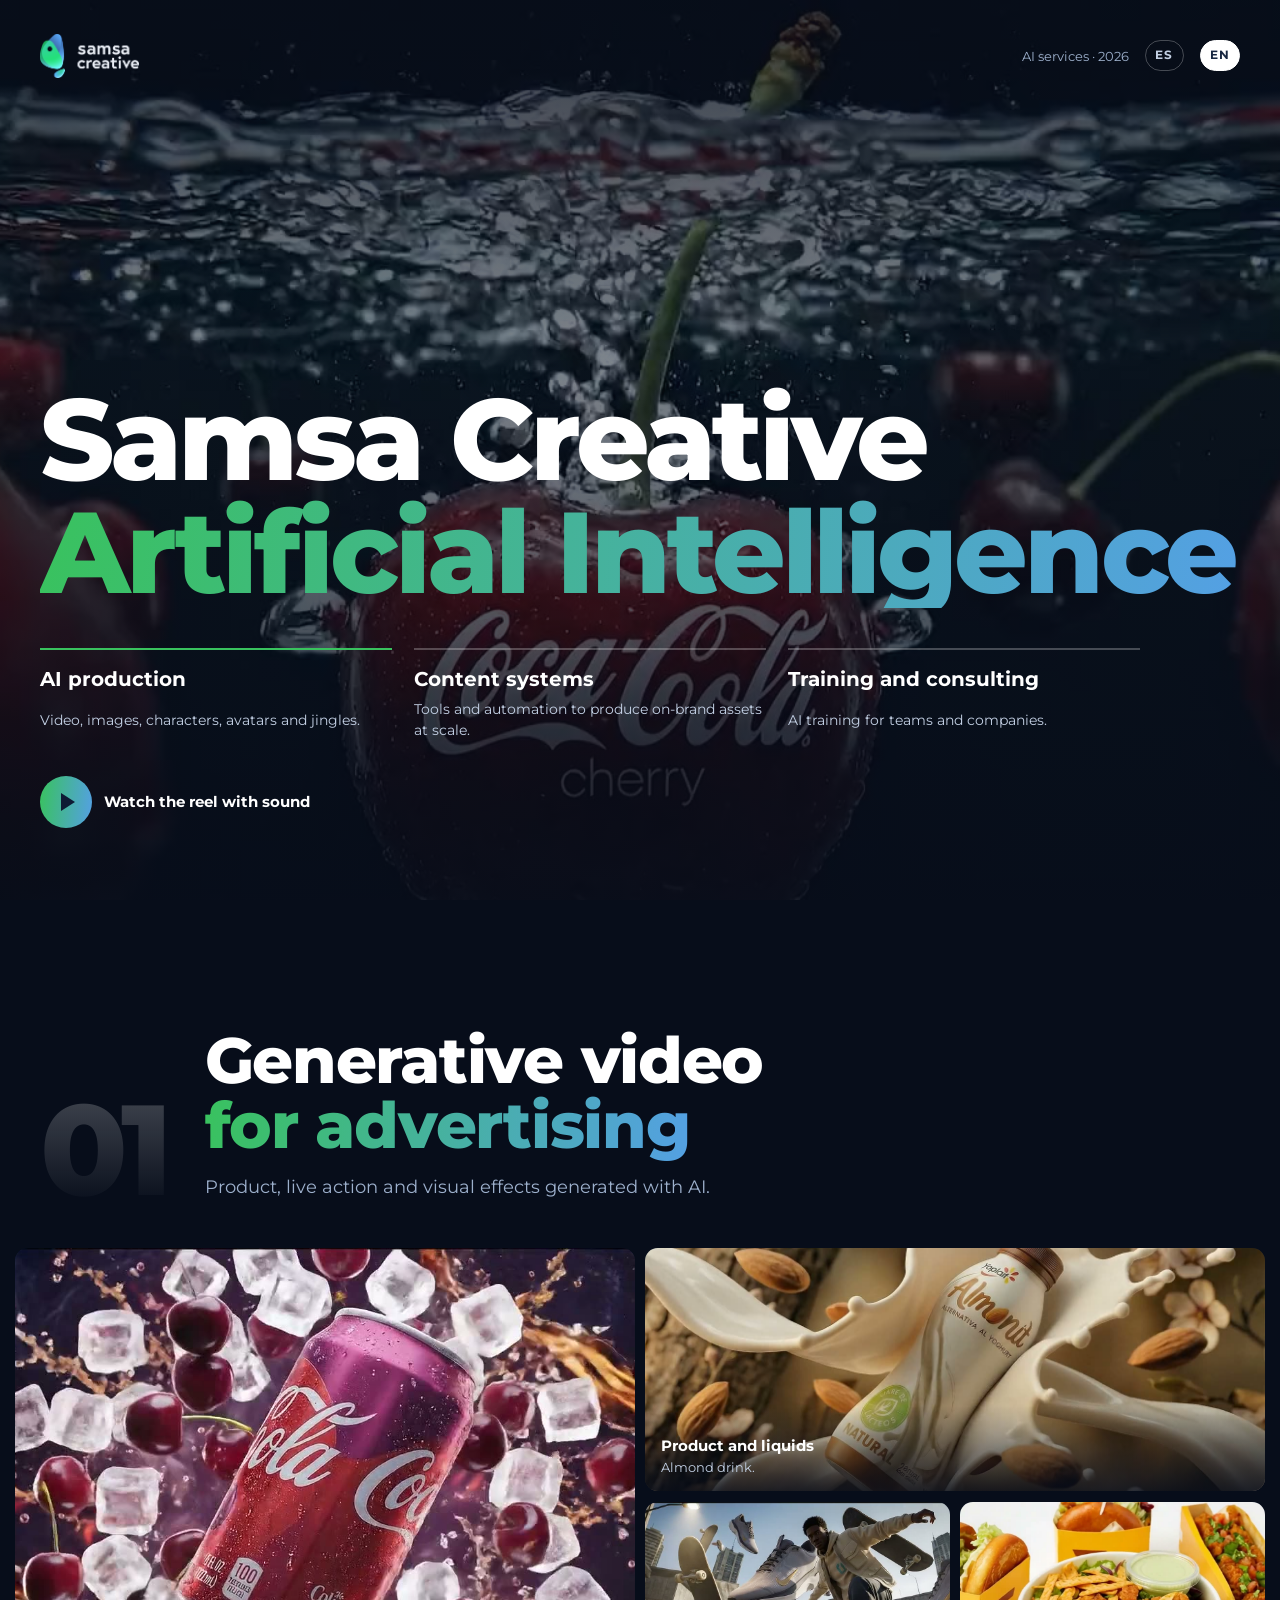
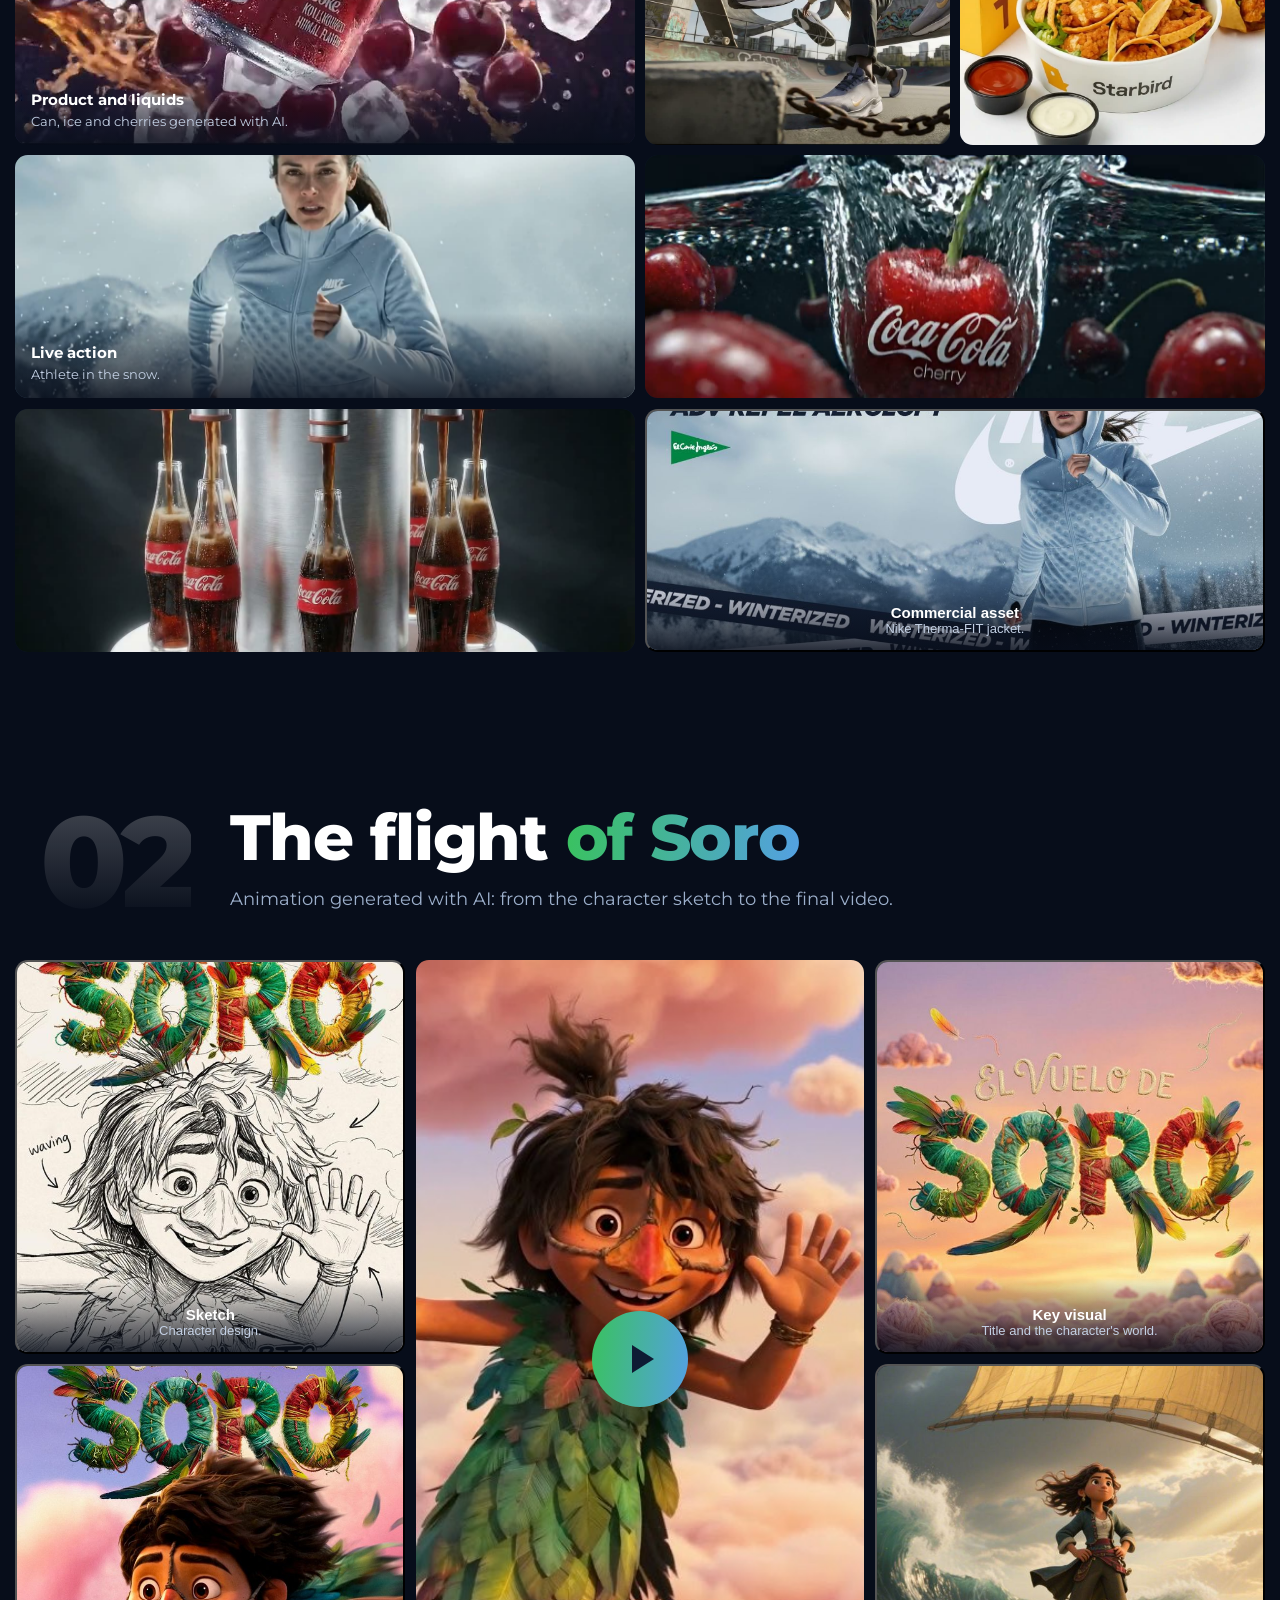
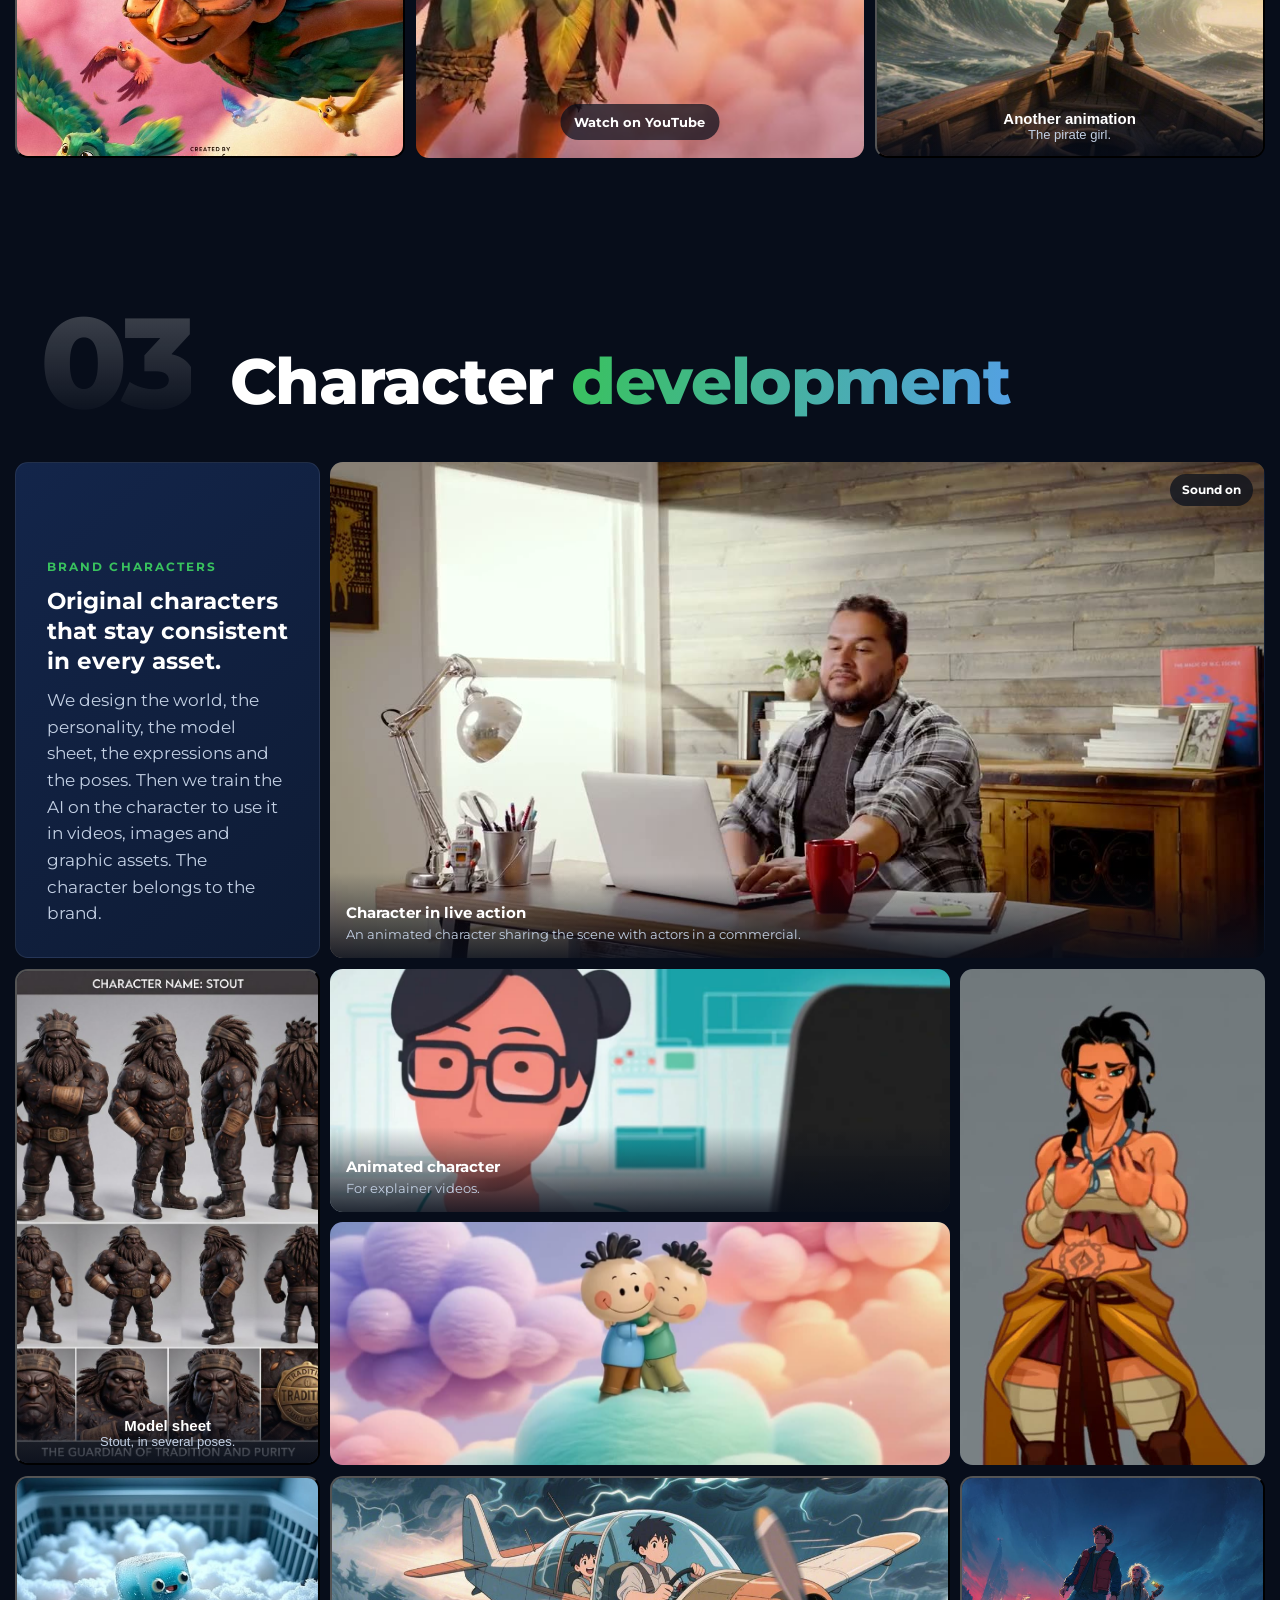
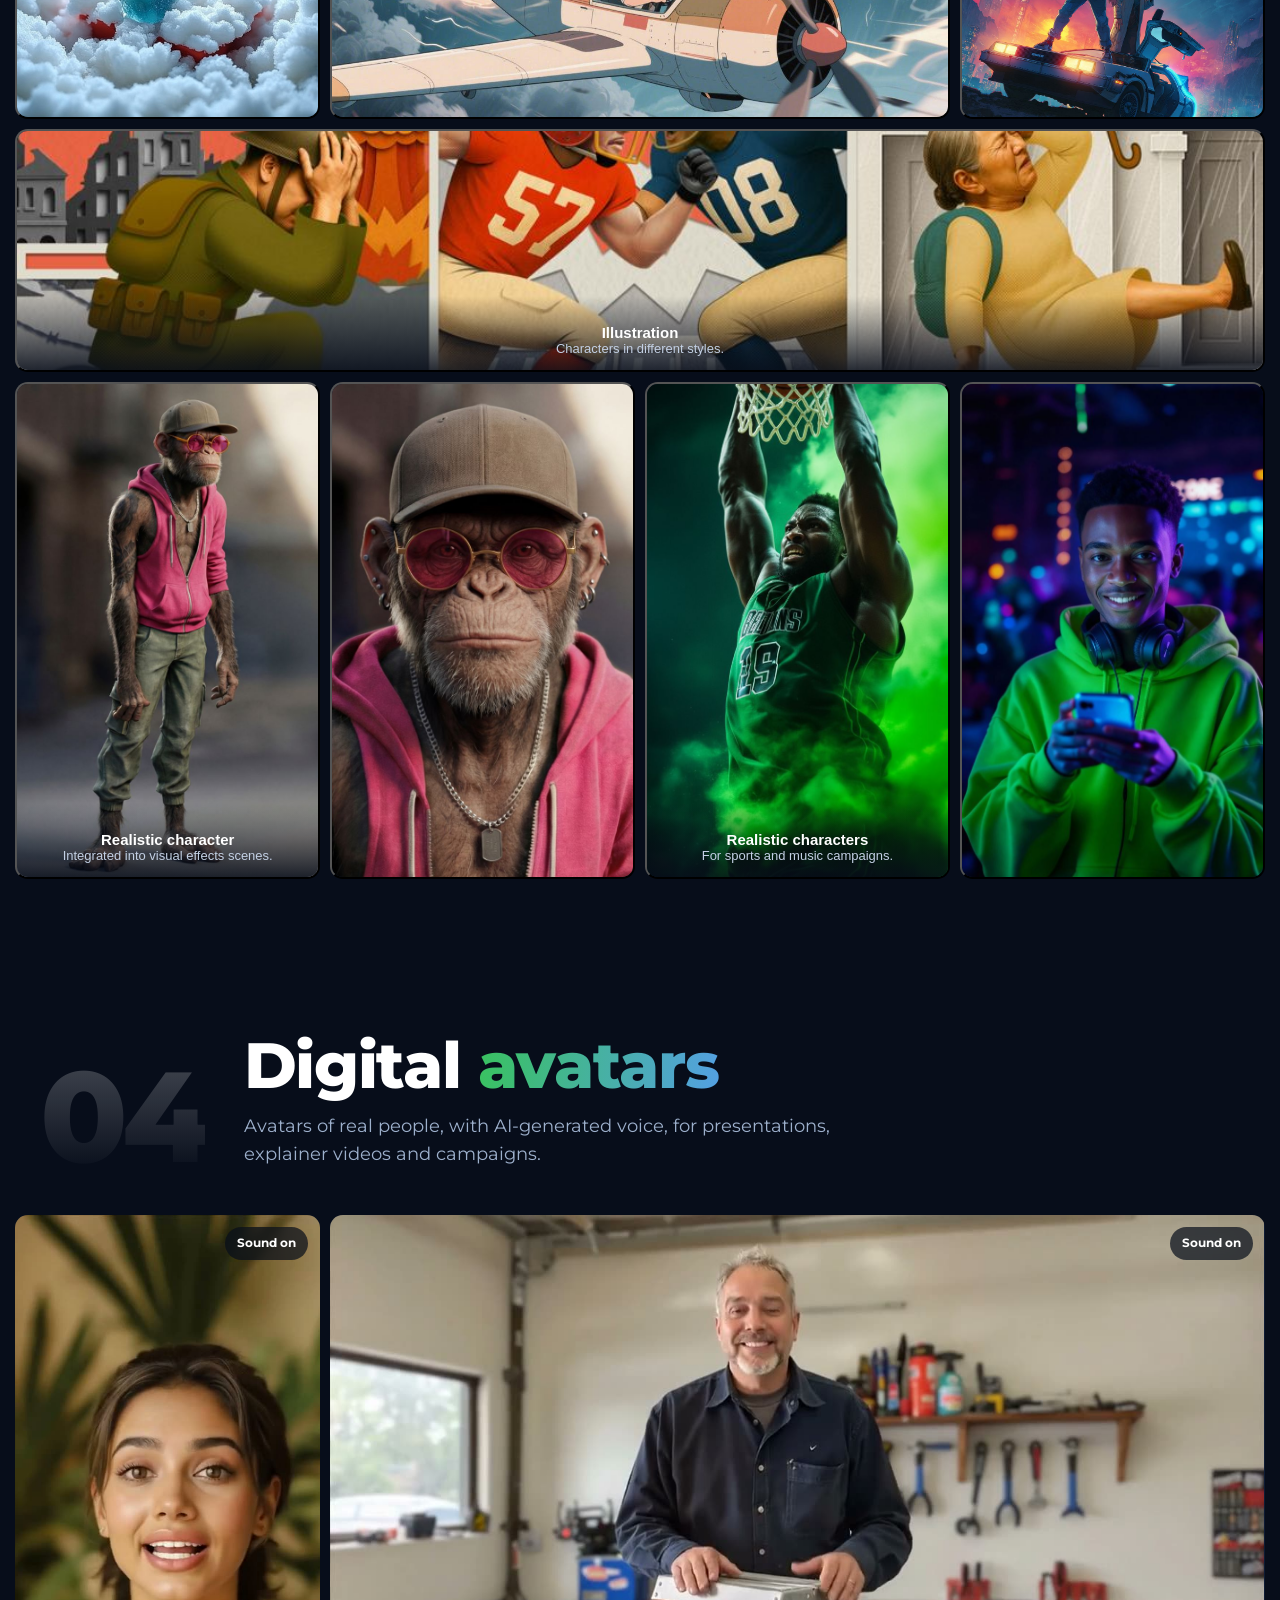
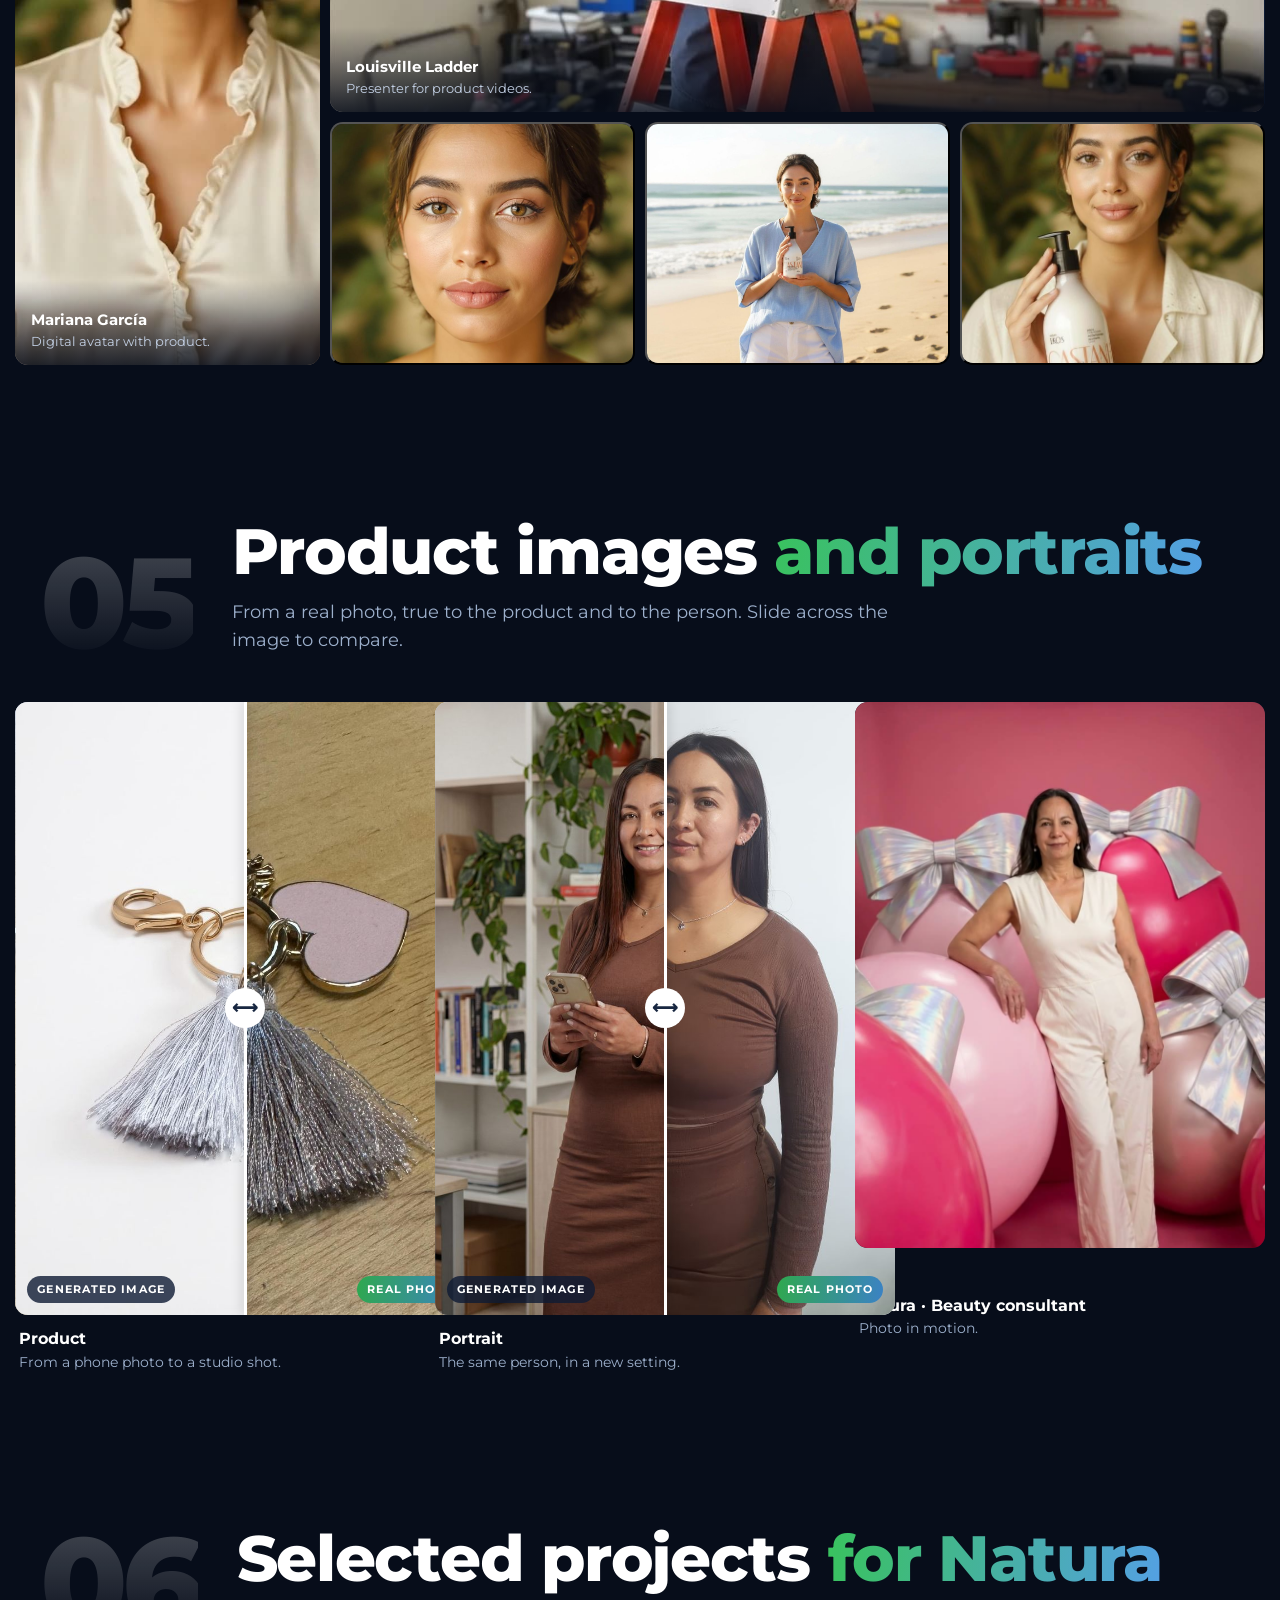
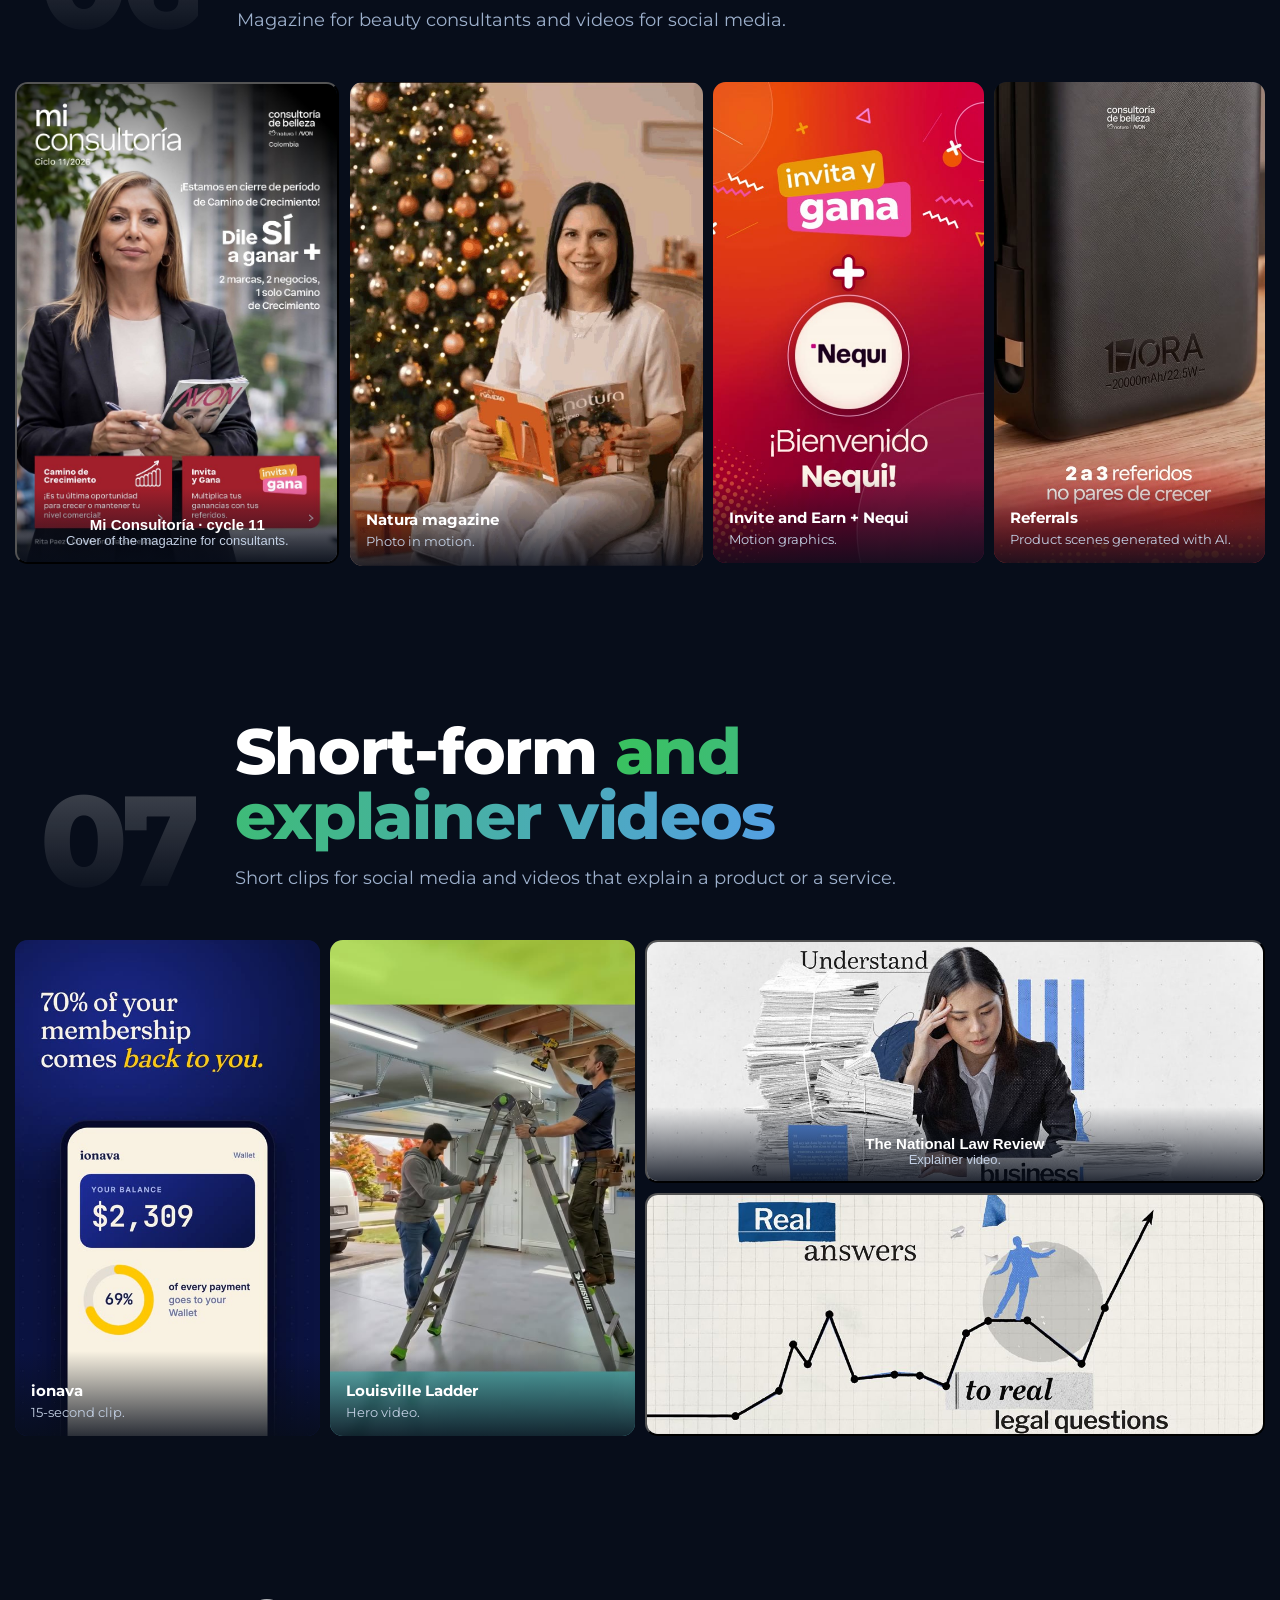
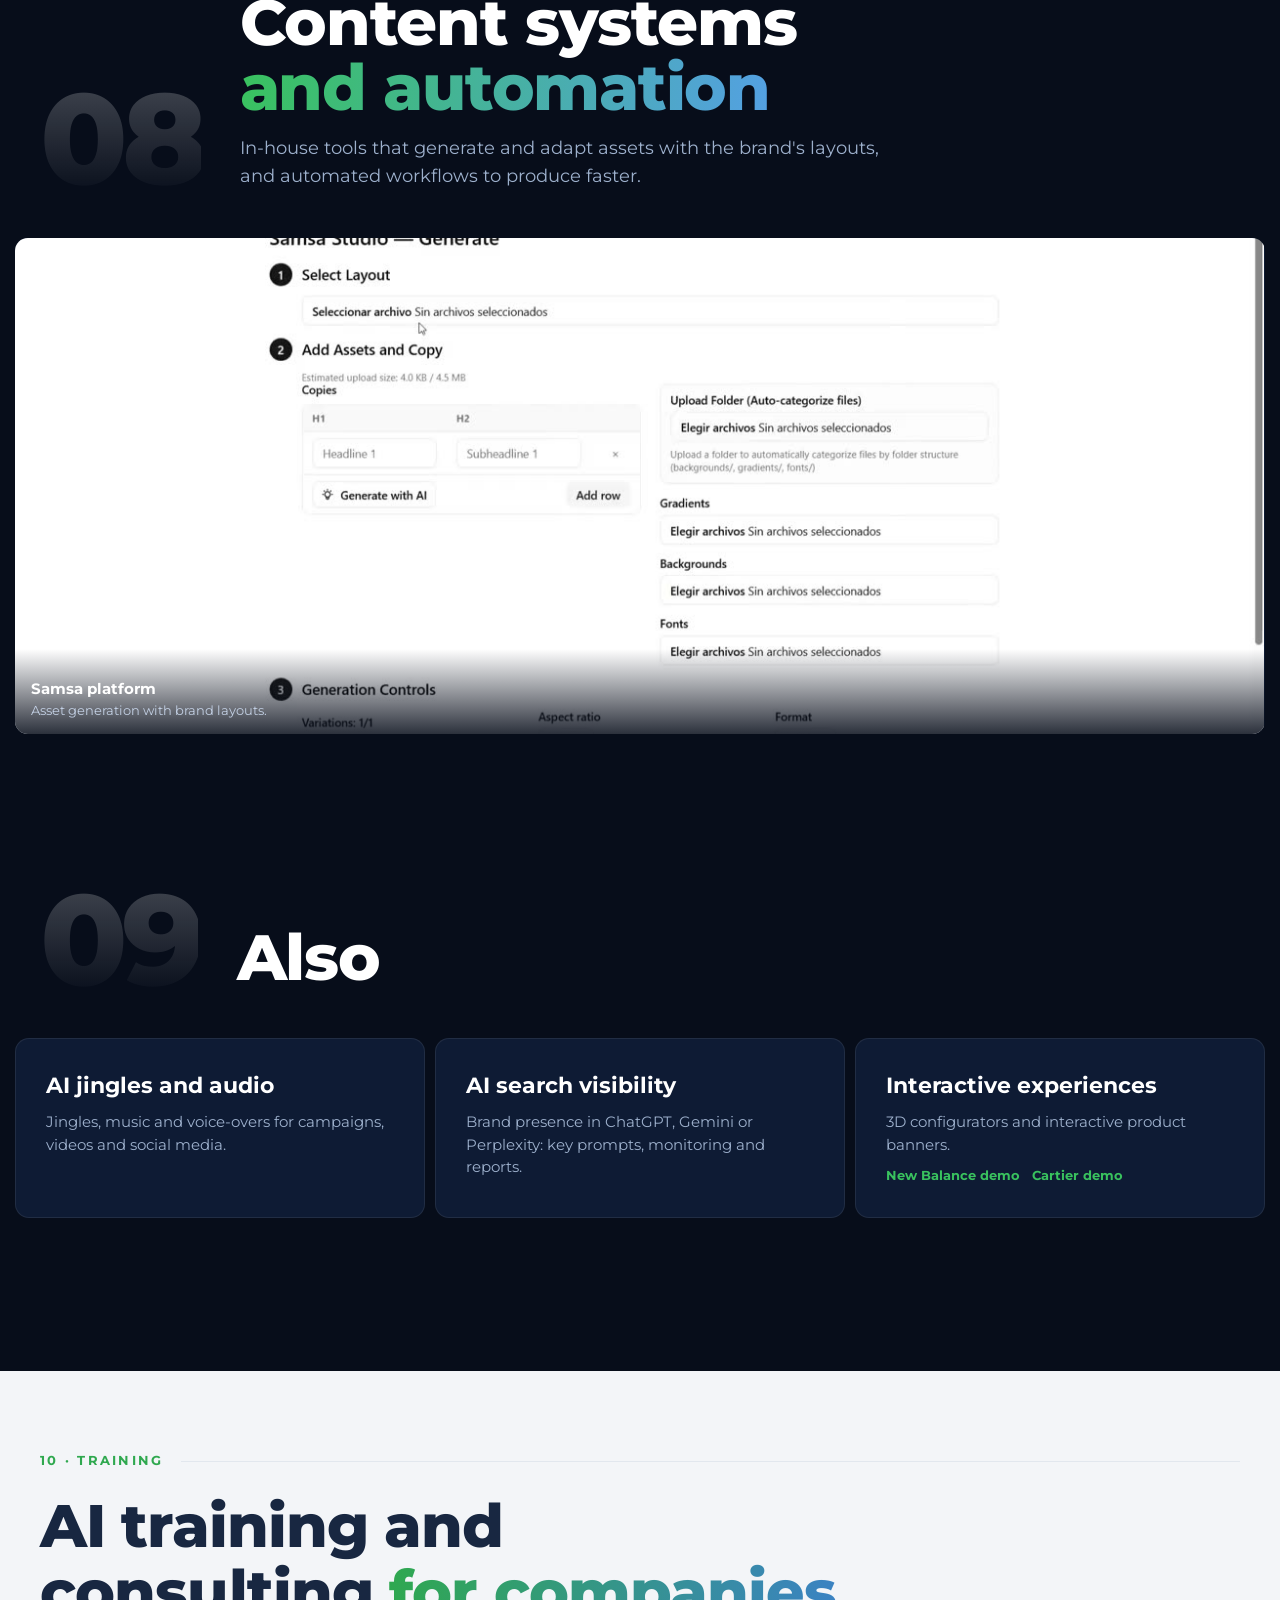
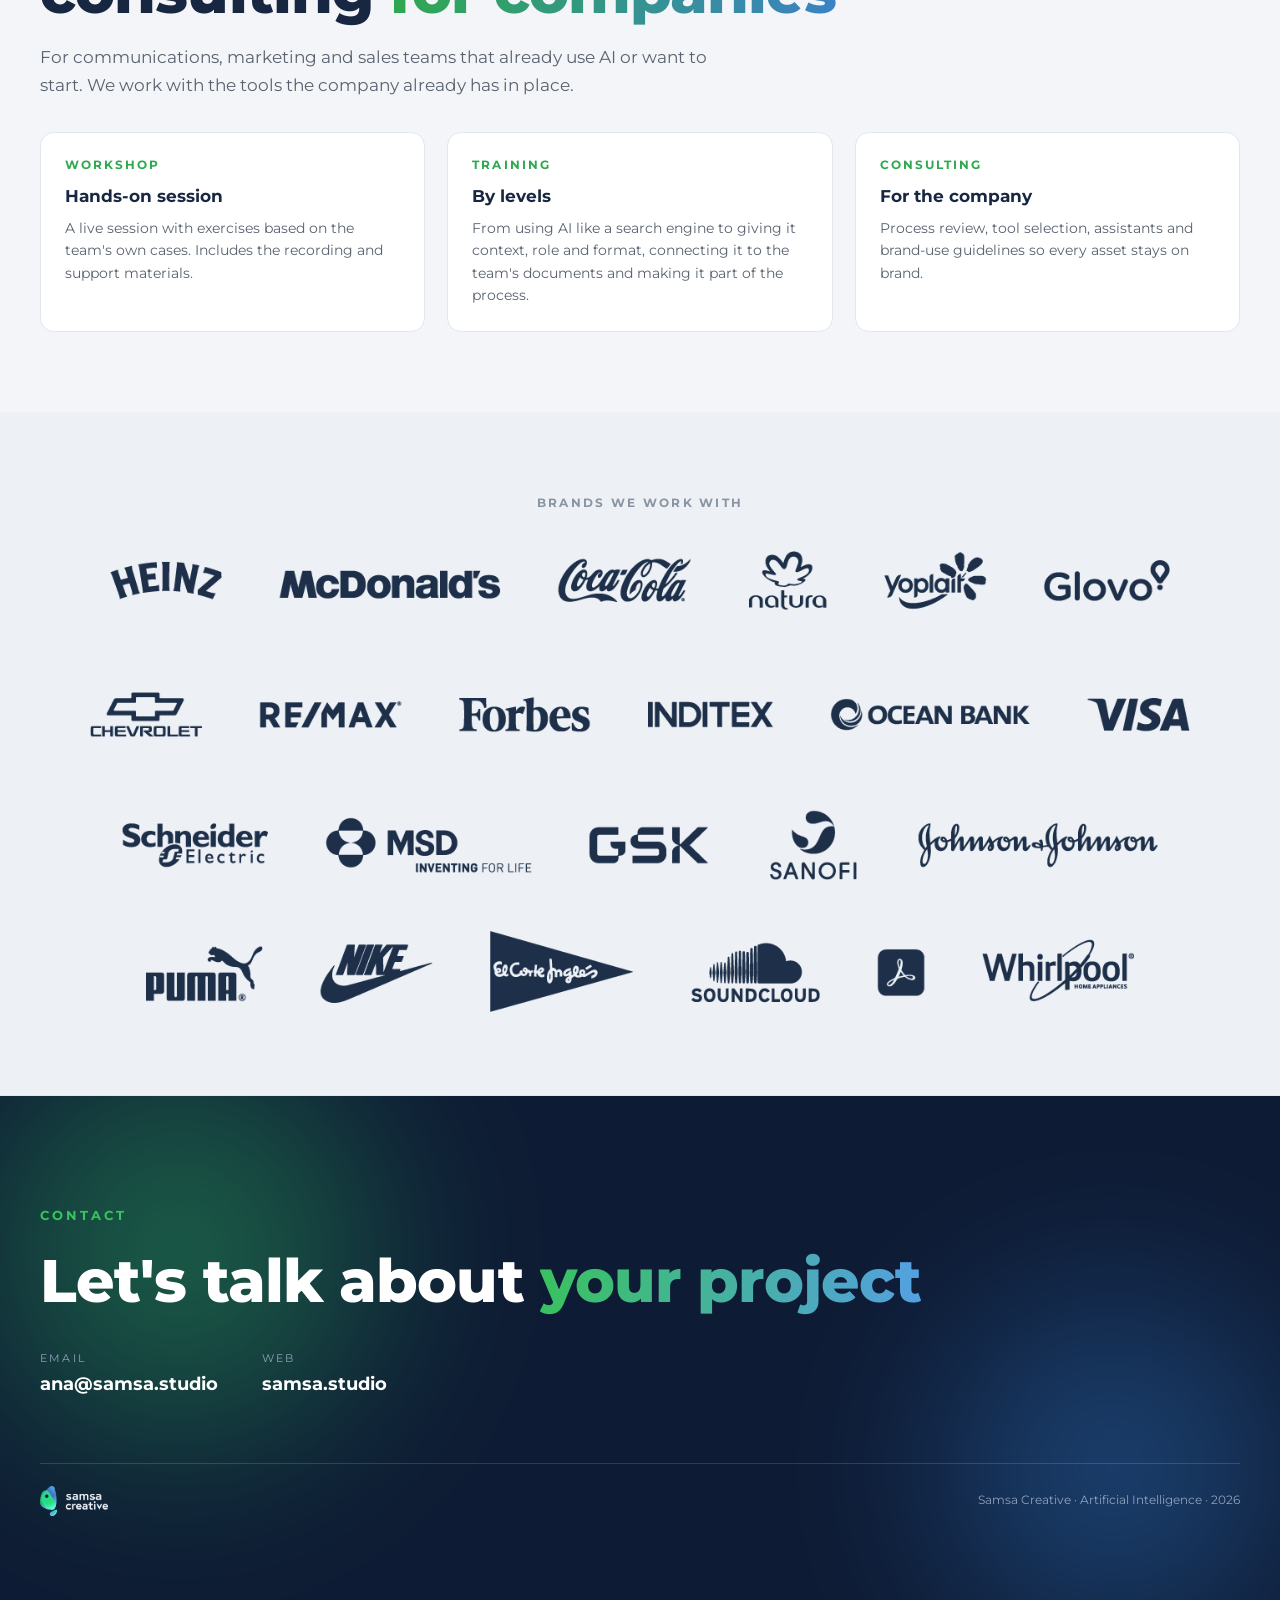
==== en/index.html @ e6082d79 "Versión en inglés en /en/ y selector ES / EN; Natura sin la tapa de Navidad Co-Authored-By: Claude O" ====
<!DOCTYPE html>
<html lang="en">
<head>
<meta charset="utf-8">
<meta name="viewport" content="width=device-width, initial-scale=1, viewport-fit=cover">
<title>Samsa · Generative AI</title>
<meta name="robots" content="noindex">
<meta name="description" content="Samsa Creative AI services: video, images, characters, avatars, content systems and training for companies.">
<link rel="stylesheet" href="https://fonts.googleapis.com/css2?family=Montserrat:ital,wght@0,400;0,500;0,600;0,700;0,800;1,400&display=swap">
<style>

/* Layout: línea de landings Samsa (hero navy con aurora, bloques claros, rótulos verdes, titulares con degradé). El concepto a crayón entra como una hoja de papel dentro de ese sistema. */
:root{
  --ground:#F3F5F8; --tint:#EDF1F6; --card:#fff; --line:#E2E7EE;
  --ink:#182741; --hero:#0E1B34; --muted:#59626F; --label:#8A94A2;
  --green:#2FA84F; --green-br:#39C25E; --blue:#3B82C4; --blue-br:#54A0E4;
  --paper:#f6f1e8; --teal:#5f9c9a;
  --sans:'Montserrat',-apple-system,BlinkMacSystemFont,'Segoe UI','Helvetica Neue',Arial,sans-serif;
  color-scheme:light;
}
*{box-sizing:border-box}
body{margin:0;background:var(--ground);color:var(--ink);font-family:var(--sans);font-size:16px;line-height:1.55;-webkit-font-smoothing:antialiased}
img{max-width:100%;display:block}
p{margin:0} h1,h2,h3{margin:0;text-wrap:balance}
.wrap{max-width:960px;margin:0 auto;padding-inline:clamp(16px,4vw,40px)}
.wide{max-width:1280px;margin:0 auto;padding-inline:clamp(16px,4vw,40px)}
.num{font-variant-numeric:tabular-nums}
.grad{padding-right:.03em;background:linear-gradient(96deg,var(--green),var(--blue));-webkit-background-clip:text;background-clip:text;color:transparent}

/* hero */
.hero{position:relative;background:var(--hero);color:#fff;overflow:hidden}
.hero__inner{position:relative;z-index:2;max-width:1280px;margin:0 auto;padding:34px clamp(16px,4vw,40px) clamp(44px,6vw,72px)}
.hero__bar{display:flex;align-items:center;justify-content:space-between;gap:20px;flex-wrap:wrap}
.hero__logo{height:clamp(38px,3.4vw,50px);width:auto}
.hero__date{font-size:13px;color:#9DB0CC}
.hero__grid{display:grid;grid-template-columns:minmax(0,1fr) minmax(0,1.15fr);gap:clamp(28px,4vw,64px);align-items:center;margin-top:clamp(40px,6vw,80px)}
.hero__eyebrow{font-size:12.5px;font-weight:700;letter-spacing:.24em;text-transform:uppercase;color:var(--green-br);margin:0 0 22px}
.hero__title{font-weight:800;font-size:clamp(44px,6.6vw,88px);line-height:1.04;letter-spacing:-.03em}
.hero__title .grad{background:linear-gradient(96deg,var(--green-br),var(--blue-br));-webkit-background-clip:text;background-clip:text}
.hero__sub{max-width:38ch;color:#C3D0E4;font-size:clamp(15px,1.5vw,18px);font-weight:500;line-height:1.5;margin-top:28px;padding-top:24px;border-top:1px solid rgba(255,255,255,.18)}
.facts{display:flex;flex-wrap:wrap;gap:14px 40px;margin-top:32px}
.fact{display:flex;flex-direction:column;gap:3px}
.fact__v{font-size:clamp(24px,3vw,34px);font-weight:400;line-height:1;color:#fff}
.fact:first-child .fact__v{color:var(--green-br)}
.fact__k{font-size:11px;letter-spacing:.14em;text-transform:uppercase;color:#8FA1BC}
.hero__fig{margin:0;border-radius:14px;overflow:hidden;box-shadow:0 30px 60px -30px rgba(0,0,0,.6)}
.hero__fig img{width:100%;height:auto}
.hero__fig figcaption{background:rgba(255,255,255,.06);color:#9DB0CC;font-size:12px;padding:10px 14px;letter-spacing:.04em}
.aurora{position:absolute;inset:0;z-index:1;overflow:hidden}
.blob{position:absolute;border-radius:50%;filter:blur(70px);opacity:.5}
.blob.b1{width:52vw;height:52vw;left:-12vw;top:-14vw;background:radial-gradient(circle,#2EBE63,transparent 62%)}
.blob.b2{width:46vw;height:46vw;right:-10vw;top:6vw;background:radial-gradient(circle,#2F79C8,transparent 62%)}
.blob.b3{width:40vw;height:40vw;left:26vw;bottom:-18vw;background:radial-gradient(circle,#1FA0A6,transparent 62%)}
@media (prefers-reduced-motion:no-preference){
  .blob.b1{animation:d1 20s ease-in-out infinite}.blob.b2{animation:d2 24s ease-in-out infinite}.blob.b3{animation:d3 28s ease-in-out infinite}
}
@keyframes d1{50%{transform:translate(6vw,4vw)}}@keyframes d2{50%{transform:translate(-5vw,5vw)}}@keyframes d3{50%{transform:translate(4vw,-4vw)}}

/* bloques */
.block{padding-block:clamp(56px,8vw,88px)}
.block--tint{background:var(--tint)}
.block--paper{background:var(--paper)}
.seclabel{font-size:12.5px;font-weight:700;letter-spacing:.18em;text-transform:uppercase;color:var(--green);margin:0 0 30px;display:flex;align-items:center;gap:18px}
.seclabel::after{content:"";flex:1;height:1px;background:var(--line)}
.block--paper .seclabel::after{background:#e2d9c8}
.bigt{font-weight:800;font-size:clamp(32px,4.8vw,60px);line-height:1.1;letter-spacing:-.015em}
.body-lg{font-size:17px;color:var(--muted);line-height:1.68;max-width:62ch;margin-top:24px}
.body-lg p+p{margin-top:15px}

/* reel */
.reel{display:block;position:relative;overflow:hidden;background:var(--hero);color:#fff;text-decoration:none}
.reel img{width:100%;aspect-ratio:21/9;object-fit:cover;transition:transform .7s cubic-bezier(.22,1,.36,1)}
.reel:hover img,.reel:focus-visible img{transform:scale(1.03)}
.reel__bar{position:absolute;left:0;right:0;bottom:0;display:flex;align-items:flex-end;justify-content:space-between;gap:18px;flex-wrap:wrap;padding:clamp(18px,4vw,54px);background:linear-gradient(to top,rgba(14,27,52,.92),rgba(14,27,52,.3) 70%,transparent)}
.reel__l b{display:block;font-weight:700;font-size:clamp(22px,4vw,48px);line-height:1.14;letter-spacing:-.015em}
.reel__l span{font-size:clamp(13px,1.4vw,16px);color:#AEBED4;display:block;margin-top:7px;max-width:44ch}
.cta{display:inline-flex;align-items:center;gap:9px;padding:11px 22px;border-radius:40px;background:linear-gradient(96deg,var(--green-br),var(--blue-br));color:#0E1B34;font-weight:800;font-size:13.5px;white-space:nowrap}
.cta::before{content:"";border-left:11px solid #0E1B34;border-top:7px solid transparent;border-bottom:7px solid transparent}

/* quiénes somos */
.cols3{display:grid;grid-template-columns:repeat(3,minmax(0,1fr));gap:22px;margin-top:40px}
.pill{background:var(--card);border:1px solid var(--line);border-radius:14px;padding:28px 28px 30px;position:relative;overflow:hidden;transition:transform .3s cubic-bezier(.22,1,.36,1),box-shadow .3s}
.pill::after{content:"";position:absolute;left:0;right:0;top:0;height:3px;background:linear-gradient(96deg,#39C25E,#54A0E4);opacity:0;transition:opacity .3s}
.pill:hover{transform:translateY(-5px);box-shadow:0 18px 38px rgba(24,39,65,.13)}
.pill:hover::after{opacity:1}
.pill__k{font-size:20px;font-weight:400;line-height:1.2;margin-bottom:12px}
.pill__k .g{color:var(--green)}
.pill p{font-size:14px;color:var(--muted);line-height:1.6}
.pill p+p{margin-top:10px}
.bleed{display:grid;grid-template-columns:repeat(3,minmax(0,1fr));gap:2px;background:var(--line)}
.cell{position:relative;background:var(--card);overflow:hidden}
.cell img{width:100%;aspect-ratio:4/3;object-fit:cover;transition:transform .7s cubic-bezier(.22,1,.36,1)}
.cell:hover img{transform:scale(1.04)}
.cap2{position:absolute;left:0;right:0;bottom:0;padding:clamp(14px,1.8vw,24px);background:linear-gradient(to top,rgba(14,27,52,.93),rgba(14,27,52,.4) 65%,transparent);color:#fff}
.cap2 b{display:block;font-weight:400;font-size:clamp(15px,1.6vw,20px);line-height:1.15}
.cap2 span{display:block;font-size:clamp(11.5px,1.1vw,13px);color:#C3D0E4;margin-top:4px}
.marcas{background:var(--tint);border-bottom:1px solid var(--line);padding-block:clamp(46px,6.5vw,88px)}
.marcas .k{font-size:11.5px;font-weight:700;letter-spacing:.2em;text-transform:uppercase;color:var(--label);text-align:center;margin-bottom:clamp(24px,3vw,40px)}
.marcas img{width:100%;max-width:1100px;margin-inline:auto;height:auto}

/* concepto */
.concept-note{display:inline-flex;align-items:center;gap:10px;margin-top:22px;font-size:13px;color:var(--muted);background:#fff;border:1px solid #e2d9c8;border-radius:40px;padding:8px 16px}
.concept-note b{color:var(--ink)}
.howto{display:flex;align-items:center;gap:12px;margin:clamp(34px,4vw,48px) 0 14px;font-size:14px;font-weight:600;color:var(--ink)}
.howto svg{width:44px;height:20px;flex:none}
.compare{display:grid;grid-template-columns:1fr;gap:clamp(36px,5vw,64px)}
.cap{display:flex;gap:6px 18px;flex-wrap:wrap;align-items:baseline}
.opt{font-size:clamp(22px,2.6vw,30px);font-weight:800;letter-spacing:-.01em;margin-top:clamp(28px,4vw,44px)}
.opt span{display:block;font-size:12px;font-weight:700;letter-spacing:.18em;text-transform:uppercase;color:var(--green);margin-bottom:6px}
.opt2{margin-top:clamp(56px,7vw,88px);padding-top:clamp(8px,2vw,16px);border-top:1px solid #e2d9c8}
.sheet{margin-top:clamp(56px,7vw,88px)}
.sheet h3{font-size:clamp(22px,2.6vw,30px);font-weight:800;letter-spacing:-.01em}
.sheet p{font-size:16px;color:var(--muted);max-width:62ch;margin-top:12px}
.sheet figure{margin:24px 0 0;background:#fff;border:1px solid #e2d9c8;border-radius:14px;overflow:hidden}
.sheet img{width:100%;height:auto}
.sheet-ph{position:relative;margin-top:24px;display:grid;grid-template-columns:repeat(4,minmax(0,1fr));gap:14px;padding:clamp(16px,2.5vw,28px);background:#fff;border:1px solid #e2d9c8;border-radius:14px}
.sheet-ph span{display:flex;align-items:flex-end;justify-content:center;aspect-ratio:3/4;border:2px dashed #d9cfbd;border-radius:10px;padding:12px;font-size:12px;font-weight:700;letter-spacing:.14em;text-transform:uppercase;color:var(--label);background:var(--paper)}
.sheet-ph span.wide2{grid-column:span 2;aspect-ratio:auto;min-height:120px}
.sheet-ph em{position:absolute;top:50%;left:50%;transform:translate(-50%,-50%);font-style:normal;font-size:13px;font-weight:800;letter-spacing:.06em;text-transform:uppercase;padding:10px 18px;border-radius:40px;background:linear-gradient(96deg,var(--green-br),var(--blue-br));color:#0E1B34;white-space:nowrap}
@media (max-width:620px){.sheet-ph{grid-template-columns:repeat(2,minmax(0,1fr))}}
[data-style-only][hidden]{display:none!important}
.ba{position:relative;aspect-ratio:16/9;max-width:100%;overflow:hidden;border-radius:14px;background:#e9e2d4;user-select:none;touch-action:pan-y;cursor:ew-resize;box-shadow:0 20px 40px -26px rgba(24,39,65,.45)}
.ba img{position:absolute;inset:0;width:100%;height:100%;object-fit:cover;pointer-events:none}
.ba .top{clip-path:inset(0 0 0 var(--pos,50%))}
.ba .line{position:absolute;top:0;bottom:0;left:var(--pos,50%);width:3px;margin-left:-1.5px;background:#fff;box-shadow:0 0 0 1px rgba(14,27,52,.25);pointer-events:none}
.ba .knob{position:absolute;top:50%;left:var(--pos,50%);transform:translate(-50%,-50%);display:flex;align-items:center;gap:6px;padding:9px 14px;border-radius:40px;background:linear-gradient(96deg,var(--green-br),var(--blue-br));color:#0E1B34;font-size:12px;font-weight:800;letter-spacing:.06em;text-transform:uppercase;white-space:nowrap;box-shadow:0 6px 18px rgba(14,27,52,.35);pointer-events:none}
.ba .knob svg{width:14px;height:14px}
.ba input{position:absolute;inset:0;width:100%;height:100%;opacity:0;margin:0;pointer-events:none}
.ba input:focus-visible ~ .knob{outline:3px solid var(--ink);outline-offset:3px}
.ba .tag{position:absolute;top:12px;font-size:10.5px;letter-spacing:.18em;text-transform:uppercase;font-weight:700;padding:6px 10px;border-radius:30px;pointer-events:none}
.ba .tag.l{left:12px;background:rgba(14,27,52,.78);color:#fff}
.ba .tag.r{right:12px;background:rgba(255,255,255,.92);color:var(--ink)}
.ba.touched .knob span{display:none}
.cap{margin-top:14px;display:grid;gap:4px}
.cap b{font-size:15px}
.cap p{font-size:14px;color:var(--muted)}
.traits{display:grid;grid-template-columns:repeat(3,minmax(0,1fr));gap:22px;margin-top:clamp(36px,4vw,52px)}
.trait{background:#fff;border:1px solid #e2d9c8;border-radius:14px;padding:24px;display:grid;gap:8px;align-content:start;min-width:0}
.trait h3{font-size:17px;font-weight:700}
.trait p{font-size:14px;color:var(--muted);line-height:1.6}
.swatches{display:flex;flex-wrap:wrap;gap:6px;margin-top:4px}
.swatches i{width:26px;height:26px;border-radius:50%;display:block;box-shadow:inset 0 0 0 1px rgba(24,39,65,.12)}

/* desglose */
.tbl-wrap{overflow-x:auto;margin-top:36px;background:#fff;border:1px solid var(--line);border-radius:14px}
table{width:100%;border-collapse:collapse;font-variant-numeric:tabular-nums;min-width:440px}
th{font-size:11px;letter-spacing:.16em;text-transform:uppercase;font-weight:700;color:var(--label);text-align:right;padding:16px 20px;border-bottom:1px solid var(--line)}
th:first-child,td:first-child{text-align:left}
td{padding:16px 20px;text-align:right;border-bottom:1px solid var(--line);font-weight:500}
tfoot td{border-bottom:0;font-weight:800;background:var(--tint)}
.bar{display:block;height:5px;margin-top:8px;border-radius:3px;background:linear-gradient(96deg,var(--green-br),var(--blue-br))}

/* alcance */
.steps{list-style:none;margin:40px 0 0;padding:0;display:grid;grid-template-columns:repeat(5,minmax(0,1fr));gap:1px;background:var(--line);border:1px solid var(--line);border-radius:14px;overflow:hidden;counter-reset:s}
.steps li{background:#fff;padding:22px 20px 24px;display:grid;gap:6px;align-content:start;counter-increment:s;min-width:0}
.steps li::before{content:"0" counter(s);font-size:12px;font-weight:700;letter-spacing:.16em;color:var(--green)}
.steps b{font-size:15px}
.steps span{font-size:13px;color:var(--muted);line-height:1.5}

/* equipo */
.team{display:grid;grid-template-columns:repeat(4,minmax(0,1fr));gap:22px;margin-top:40px}
.team .pill__k{font-size:18px}
.aside{margin-top:22px;font-size:14px;color:var(--muted);font-style:italic}

/* inversión */
.price{background:var(--hero);color:#fff;border-radius:18px;padding:clamp(26px,4vw,52px);display:grid;grid-template-columns:minmax(0,1.2fr) minmax(0,1fr);gap:clamp(26px,4vw,56px);position:relative;overflow:hidden}
.price .seclabel{color:var(--green-br)}
.price .seclabel::after{background:rgba(255,255,255,.15)}
.price .bigt{color:#fff;font-size:clamp(28px,3.8vw,46px)}
.price .grad{background:linear-gradient(96deg,var(--green-br),var(--blue-br));-webkit-background-clip:text;background-clip:text}
.price .body-lg{color:#C3D0E4;font-size:16px}
.opts{display:grid;gap:18px;align-content:start;min-width:0}
.optd{font-size:14px;line-height:1.55;color:#C3D0E4;margin:0}
.optk{font-size:12px;font-weight:800;letter-spacing:.16em;text-transform:uppercase;color:var(--green-br)}
.calc{background:rgba(255,255,255,.06);border:1px solid rgba(255,255,255,.14);border-radius:14px;padding:24px;display:grid;gap:16px;align-content:start;min-width:0}
.calc label{font-size:11.5px;letter-spacing:.16em;text-transform:uppercase;color:#9DB0CC;font-weight:700;display:flex;justify-content:space-between;gap:10px}
.calc output{color:#fff;font-size:15px;letter-spacing:0;text-transform:none}
.calc input[type=range]{width:100%;accent-color:var(--green-br)}
.rowv{display:flex;justify-content:space-between;align-items:baseline;gap:12px;border-top:1px solid rgba(255,255,255,.14);padding-top:14px;font-variant-numeric:tabular-nums}
.rowv span{font-size:14px;color:#9DB0CC}
.rowv b{font-size:17px}
.rowv.total b{font-size:28px;font-weight:800;color:var(--green-br)}
.calc small{color:#8FA1BC;font-size:12.5px;line-height:1.5}

/* condiciones */
.boxes{display:grid;grid-template-columns:repeat(3,minmax(0,1fr));gap:22px;margin-top:22px}
.boxes:has(.box--cond:only-child){grid-template-columns:1fr}
.box--cond ul{grid-template-columns:repeat(2,minmax(0,1fr));gap:10px 32px}
@media (max-width:700px){.box--cond ul{grid-template-columns:1fr}}
.box{background:#fff;border:1px solid var(--line);border-radius:14px;padding:26px;display:grid;gap:14px;align-content:start;min-width:0}
.box .k{font-size:11.5px;font-weight:700;letter-spacing:.18em;text-transform:uppercase;color:var(--label)}
.box ul{margin:0;padding:0;list-style:none;display:grid;gap:10px}
.box li{position:relative;padding-left:18px;font-size:14px;color:var(--muted);line-height:1.55}
.box li::before{content:"";position:absolute;left:0;top:.55em;width:8px;height:8px;border-radius:50%;background:linear-gradient(96deg,var(--green-br),var(--blue-br))}
.box li b{color:var(--ink)}

/* cierre */
.close{position:relative;background:var(--hero);color:#fff;overflow:hidden}
.close .inner{position:relative;z-index:2;padding-block:clamp(64px,9vw,110px)}
.close .bigt{color:#fff}
.close .bigt .grad{background:linear-gradient(96deg,var(--green-br),var(--blue-br));-webkit-background-clip:text;background-clip:text}
.contact{display:flex;gap:44px;flex-wrap:wrap;margin-top:36px}
.contact div{display:grid;gap:4px}
.contact span{font-size:11px;letter-spacing:.2em;text-transform:uppercase;color:#8FA1BC}
.contact b{font-size:18px;user-select:all}
.contact a{color:inherit;text-decoration:none}
.foot{display:flex;justify-content:space-between;align-items:center;gap:16px;flex-wrap:wrap;margin-top:64px;padding-top:22px;border-top:1px solid rgba(255,255,255,.14);font-size:12px;color:#8FA1BC}
.foot img{height:30px;width:auto}

:focus-visible{outline:3px solid var(--blue);outline-offset:3px}
@media (max-width:980px){
  .hero__grid,.price{grid-template-columns:1fr}
  .cols3,.traits,.boxes{grid-template-columns:1fr}
  .team{grid-template-columns:repeat(2,minmax(0,1fr))}
  .steps{grid-template-columns:repeat(2,minmax(0,1fr))}
  .bleed{grid-template-columns:repeat(2,minmax(0,1fr))}
}
@media (max-width:520px){.team,.steps{grid-template-columns:1fr}}


/* ionava: línea Samsa + línea de tiempo de cortes como pieza del hero */
:root{--io-navy:#0B1340;--io-cobalt:#1E2D9C;--io-gold:#FFC801}
html{background:var(--ground)}
.tk{font-size:11.5px;font-weight:700;letter-spacing:.18em;text-transform:uppercase;color:var(--green)}
.traits{grid-template-columns:repeat(4,minmax(0,1fr))}
.trait{border-color:var(--line)}
.quote{margin:34px 0 0;padding:4px 0 4px 22px;border-left:3px solid var(--green-br);font-size:clamp(18px,2vw,22px);font-weight:700;line-height:1.45;max-width:48ch;color:var(--ink)}
/* hero: cortes */
.cut{margin:0;background:rgba(255,255,255,.05);border:1px solid rgba(255,255,255,.14);border-radius:14px;padding:clamp(18px,2.5vw,28px);display:grid;gap:10px;min-width:0}
.cut__head{display:flex;justify-content:space-between;gap:10px;font-size:11px;font-weight:700;letter-spacing:.16em;text-transform:uppercase;color:#9DB0CC}
.cut__head span:last-child{color:var(--green-br)}
.cut__bar{display:grid;gap:3px;margin-bottom:8px}
.cut__bar.a{grid-template-columns:repeat(6,minmax(0,1fr))}
.cut__bar.b{grid-template-columns:repeat(4,minmax(0,1fr));width:66.666%}
.cut__bar span{min-width:0;height:62px;display:flex;align-items:flex-end;padding:8px;border-radius:6px;font-size:11.5px;font-weight:700;line-height:1.2;color:#fff;background:linear-gradient(160deg,var(--io-cobalt),var(--io-navy));border-top:3px solid var(--green-br);overflow-wrap:anywhere}
.cut__bar.b span{border-top-color:var(--blue-br)}
.cut__ruler{display:grid;grid-template-columns:repeat(6,1fr) auto;font-size:10.5px;color:#8FA1BC;border-top:1px dashed rgba(255,255,255,.2);padding-top:6px}
.cut figcaption{font-size:12.5px;color:#9DB0CC;line-height:1.5;margin-top:4px}
/* contenido */
.vids{display:grid;grid-template-columns:3fr 2fr;gap:22px;margin-top:40px}
.vid{background:#fff;border:1px solid var(--line);border-radius:14px;padding:26px;min-width:0}
.vid__h{display:grid;gap:4px;padding-bottom:16px;border-bottom:1px solid var(--line)}
.vid__h h3{font-size:19px;font-weight:800}
.caps{list-style:none;margin:0;padding:0;counter-reset:c}
.caps[start="7"]{counter-reset:c 6}
.caps li{counter-increment:c;display:grid;grid-template-columns:38px 1fr;column-gap:8px;padding:14px 0;border-bottom:1px dashed var(--line)}
.caps li:last-child{border-bottom:0;padding-bottom:0}
.caps li::before{content:counter(c,decimal-leading-zero);grid-row:span 2;font-size:12px;font-weight:700;letter-spacing:.12em;color:var(--green);padding-top:2px}
.caps b{font-size:15px}
.caps p{font-size:14px;color:var(--muted);line-height:1.55}
/* niveles */
.levels{display:grid;grid-template-columns:1fr 1fr;gap:22px;margin-top:40px}
.level{background:#fff;border:1px solid var(--line);border-radius:14px;padding:clamp(24px,3vw,36px);display:grid;gap:12px;align-content:start;min-width:0}
.level h3{font-size:clamp(24px,2.8vw,32px);font-weight:800;letter-spacing:-.01em}
.level__d{font-size:15px;color:var(--muted);line-height:1.6}
.level ul{margin:4px 0 0;padding:0;list-style:none;display:grid;gap:8px}
.level li{position:relative;padding-left:18px;font-size:14px;color:var(--muted)}
.level li::before{content:"";position:absolute;left:0;top:.55em;width:8px;height:8px;border-radius:50%;background:linear-gradient(96deg,var(--green-br),var(--blue-br))}
.level__p{display:flex;justify-content:space-between;align-items:baseline;gap:12px;margin-top:10px;padding-top:18px;border-top:1px solid var(--line)}
.level__p span{font-size:13px;color:var(--label);font-weight:600}
.level__p b{font-size:clamp(28px,3.4vw,40px);font-weight:800;color:var(--ink)}
.level--hi{background:var(--hero);border-color:var(--hero);color:#fff}
.level--hi .tk{color:var(--green-br)}
.level--hi .level__d,.level--hi li{color:#C3D0E4}
.level--hi .level__p{border-top-color:rgba(255,255,255,.15)}
.level--hi .level__p b{color:#fff}
.level--hi .level__p span{color:#8FA1BC}
/* mensualidad */
.plans{display:grid;grid-template-columns:repeat(3,minmax(0,1fr));gap:22px;margin-top:40px}
.plan{background:#fff;border:1px solid var(--line);border-radius:14px;padding:24px;display:grid;gap:6px;min-width:0}
.plan b{font-size:clamp(26px,3vw,34px);font-weight:800}
.plan__m{font-size:13.5px;color:var(--muted)}
.plan--on{background:var(--hero);border-color:var(--hero);color:#fff}
.plan--on .tk{color:var(--green-br)}
.plan--on .plan__m{color:#C3D0E4}
.menu-grid{display:grid;grid-template-columns:1fr 1fr;gap:22px;margin-top:22px}
table.menu{min-width:0}
table.menu td{padding:12px 4px;font-size:14px;color:var(--muted)}
table.menu td:last-child{color:var(--ink);font-weight:800;white-space:nowrap}
.tbl-wrap{border:0;border-radius:0}
/* cronograma */
.tl{list-style:none;margin:36px 0 0;padding:0;background:#fff;border:1px solid var(--line);border-radius:14px;overflow:hidden}
.tl li{display:grid;grid-template-columns:140px 1fr;gap:16px;padding:18px 24px;border-bottom:1px solid var(--line)}
.tl li:last-child{border-bottom:0}
.tl .d{font-size:12px;font-weight:700;letter-spacing:.14em;text-transform:uppercase;color:var(--label);padding-top:2px}
.tl .d.g{color:var(--green)}
.tl b{font-size:15px}
.tl p{font-size:14px;color:var(--muted);margin-top:4px}
.boxes2{display:grid;grid-template-columns:1fr 1.4fr;gap:22px;margin-top:22px}
@media (max-width:980px){.traits{grid-template-columns:1fr 1fr}.vids,.levels,.menu-grid,.boxes2{grid-template-columns:1fr}}
@media (max-width:620px){.traits,.plans{grid-template-columns:1fr}.tl li{grid-template-columns:1fr;gap:4px}.cut__bar span{height:72px;font-size:10.5px;padding:6px}.cut__bar.b{width:100%}.cut__ruler{display:none}}
@media (max-width:620px){.hero__title{font-size:clamp(34px,10vw,44px)}.cut__bar.a{grid-template-columns:repeat(3,minmax(0,1fr))}.cut__bar.b{grid-template-columns:repeat(2,minmax(0,1fr))}.cut__head{flex-wrap:wrap}.hero__date{font-size:12px}}
/* v2 */
.vid--one{margin-top:36px}
.vid--one .caps{display:grid;grid-template-columns:1fr 1fr;column-gap:40px}
.vid--one .caps li:nth-last-child(2){border-bottom:0}
.refs{display:grid;gap:36px;margin-top:36px}
.refs__t{font-size:clamp(20px,2.2vw,26px);font-weight:800;margin-bottom:0}
.refs__g{grid-template-columns:repeat(3,minmax(0,1fr))}
.refs__g span{aspect-ratio:9/16;max-height:340px;width:100%}
.cmp{min-width:460px}
.cmp th,.cmp td{text-align:right}
.cmp th:first-child,.cmp td:first-child{text-align:left}
.cmp td:nth-child(2){color:var(--label);text-decoration:line-through}
.cmp td:nth-child(3){color:var(--green);font-weight:800}
.cmp th:nth-child(3){color:var(--green)}
.months{list-style:none;margin:22px 0 0;padding:0;display:grid;grid-template-columns:repeat(3,minmax(0,1fr));gap:22px}
.months li{background:#fff;border:1px solid var(--line);border-radius:14px;padding:24px;display:grid;gap:6px;align-content:start;min-width:0}
.months b{font-size:17px}
.months p{font-size:14px;color:var(--muted);line-height:1.55}
@media (max-width:980px){.months{grid-template-columns:1fr}}
@media (max-width:620px){.vid--one .caps{grid-template-columns:1fr}.vid--one .caps li:nth-last-child(2){border-bottom:1px dashed var(--line)}.refs__g{grid-template-columns:repeat(3,minmax(0,1fr));gap:8px;padding:12px}.refs__g span{font-size:9px;padding:6px}}
.planbox{margin-top:36px;background:var(--hero);color:#fff;border-radius:14px;padding:clamp(22px,3vw,32px);display:grid;grid-template-columns:auto 1fr;gap:12px 40px;align-items:center}
.planbox .tk{color:var(--green-br);display:block;margin-bottom:6px}
.planbox b{font-size:clamp(30px,4vw,44px);font-weight:800}
.planbox small{font-size:16px;font-weight:500;color:#9DB0CC}
.planbox p{font-size:15px;color:#C3D0E4;max-width:44ch}
.planbox p b{font-size:inherit;color:#fff}
@media (max-width:620px){.planbox{grid-template-columns:1fr}}
.vid--other{margin-top:22px}
.vid__n{font-size:14px;color:var(--muted)}
.others{list-style:none;margin:0;padding:0;display:grid;grid-template-columns:repeat(4,minmax(0,1fr));gap:20px;padding-top:16px}
.others li{display:grid;gap:4px;align-content:start;min-width:0}
.others b{font-size:15px}
.others p{font-size:14px;color:var(--muted);line-height:1.55}
.refs__t .tk{display:block;margin-bottom:4px}
@media (max-width:980px){.others{grid-template-columns:1fr 1fr}}
@media (max-width:620px){.others{grid-template-columns:1fr}}
/* v3: referencias verticales y caminos */
.refrow{display:grid;grid-template-columns:repeat(4,minmax(0,1fr));gap:18px;margin-top:16px}
.ref{display:grid;gap:10px;text-decoration:none;color:var(--ink);min-width:0}
.ref img{width:100%;aspect-ratio:9/16;object-fit:cover;border-radius:12px;box-shadow:0 18px 36px -24px rgba(24,39,65,.5);transition:transform .4s cubic-bezier(.22,1,.36,1)}
.ref:hover img{transform:translateY(-4px)}
.ref span{font-size:13px;color:var(--muted);line-height:1.45}
.ref b{display:block;font-size:14px;color:var(--ink)}
.paths{display:grid;grid-template-columns:1fr 1fr;gap:22px;margin-top:40px}
.path{background:#fff;border:1px solid var(--line);border-radius:14px;padding:clamp(24px,3vw,36px);display:grid;gap:12px;align-content:start;min-width:0}
.path h3{font-size:clamp(22px,2.6vw,30px);font-weight:800;letter-spacing:-.01em}
.path p{font-size:15px;color:var(--muted);line-height:1.6}
.path ul{margin:0;padding:0;list-style:none;display:grid;gap:8px}
.path li{position:relative;padding-left:18px;font-size:14px;color:var(--muted)}
.path li::before{content:"";position:absolute;left:0;top:.55em;width:8px;height:8px;border-radius:50%;background:linear-gradient(96deg,var(--green-br),var(--blue-br))}
.path--hi{background:var(--hero);border-color:var(--hero);color:#fff}
.path--hi .tk{color:var(--green-br)}
.path--hi p,.path--hi li{color:#C3D0E4}
.kvbox{margin-top:22px}
@media (max-width:980px){.refrow{grid-template-columns:repeat(3,minmax(0,1fr))}.paths{grid-template-columns:1fr}}
@media (max-width:620px){.refrow{grid-template-columns:repeat(2,minmax(0,1fr))}}
/* v6: 2 + 2 en una línea */
.refs{grid-template-columns:1fr 1fr;gap:clamp(22px,3vw,40px)}
.refrow{grid-template-columns:1fr 1fr}
@media (max-width:620px){.refs{grid-template-columns:1fr}}
/* v7: recomendación antes de los caminos */
.reco{margin-top:36px;background:#fff;border:1px solid var(--line);border-left:4px solid var(--green-br);border-radius:14px;padding:22px 26px;display:grid;gap:6px;}
.reco p{font-size:16px;color:var(--ink);line-height:1.6;font-weight:500}
.paths{margin-top:22px}
.ref{margin:0}
.ref video{width:100%;aspect-ratio:9/16;object-fit:cover;border-radius:12px;box-shadow:0 18px 36px -24px rgba(24,39,65,.5);background:#0B1340;display:block}
/* v8: explicación por nivel y entregables */
.refs__d{font-size:14.5px;color:var(--muted);line-height:1.55;margin-top:8px;max-width:52ch}
.incl{list-style:none;margin:40px 0 0;padding:0;display:grid;grid-template-columns:repeat(3,minmax(0,1fr));gap:1px;background:var(--line);border:1px solid var(--line);border-radius:14px;overflow:hidden}
.incl li{background:#fff;padding:26px 26px 28px;display:grid;gap:6px;align-content:start;min-width:0}
.incl b{font-size:clamp(18px,1.8vw,22px);font-weight:800;color:var(--ink)}
.incl b::before{content:"";display:block;width:28px;height:4px;border-radius:2px;margin-bottom:14px;background:linear-gradient(96deg,var(--green-br),var(--blue-br))}
.incl span{font-size:14.5px;color:var(--muted);line-height:1.5}
.boxcond{margin-top:22px}
.boxcond ul{grid-template-columns:repeat(2,minmax(0,1fr));gap:10px 32px}
@media (max-width:980px){.incl{grid-template-columns:1fr 1fr}}
@media (max-width:620px){.incl,.boxcond ul{grid-template-columns:1fr}}
.level{display:flex;flex-direction:column}.level__p{margin-top:auto;padding-top:18px}.level ul{margin-bottom:18px}

.boxes2--incl{margin-top:36px}
/* v9: sistema de créditos, equipo, flujo */
.pend{margin-top:16px;border:2px dashed var(--line);border-radius:12px;padding:16px 18px;font-size:14px;color:var(--muted);display:flex;gap:10px;align-items:baseline;flex-wrap:wrap}
.pend b{font-size:11.5px;letter-spacing:.16em;text-transform:uppercase;color:#C77700}
.how{list-style:none;margin:40px 0 0;padding:0;display:grid;grid-template-columns:repeat(3,minmax(0,1fr));gap:22px}
.how li{background:#fff;border:1px solid var(--line);border-radius:14px;padding:26px;display:grid;gap:8px;align-content:start;min-width:0}
.how__n{width:38px;height:38px;border-radius:50%;display:grid;place-items:center;font-weight:800;color:#0E1B34;background:linear-gradient(96deg,var(--green-br),var(--blue-br))}
.how b{font-size:18px;line-height:1.3}
.how p{font-size:14.5px;color:var(--muted);line-height:1.55}
.credit{margin-top:22px;background:var(--hero);color:#fff;border-radius:14px;padding:clamp(22px,3vw,32px);display:grid;grid-template-columns:minmax(0,340px) 1fr;gap:20px 48px;align-items:center}
.credit .tk{color:var(--green-br);display:block;margin-bottom:10px}
.credit__row{display:flex;justify-content:space-between;align-items:baseline;gap:16px;padding:10px 0;border-top:1px solid rgba(255,255,255,.14)}
.credit__row span{color:#9DB0CC;font-size:15px}
.credit__row b{font-size:24px;font-weight:800;color:#C3D0E4;text-decoration:line-through;text-decoration-thickness:2px}
.credit__row.on b{font-size:34px;color:var(--green-br);text-decoration:none}
.credit p{font-size:16px;color:#C3D0E4;line-height:1.6;max-width:52ch}
.subt{font-size:clamp(22px,2.6vw,30px);font-weight:800;letter-spacing:-.01em;margin-top:clamp(48px,6vw,72px)}
.subd{font-size:15px;color:var(--muted);margin-top:8px;max-width:70ch}
.calc2{display:grid;grid-template-columns:minmax(0,1fr) 320px;gap:22px;margin-top:22px;align-items:start}
.menu2{background:#fff;border:1px solid var(--line);border-radius:14px;padding:8px 22px 14px;min-width:0}
.menu2__fam{font-size:11.5px;font-weight:700;letter-spacing:.18em;text-transform:uppercase;color:var(--green);padding:18px 0 6px}
.item{display:grid;grid-template-columns:minmax(0,1fr) auto auto;gap:14px;align-items:center;padding:12px 0;border-top:1px solid var(--line)}
.item__t b{display:block;font-size:15px}
.item__t span{font-size:13px;color:var(--muted)}
.item__cr{font-size:14px;font-weight:700;color:var(--label);white-space:nowrap}
.item.on .item__cr{color:var(--green)}
.qty{display:flex;align-items:center;gap:6px}
.qty button{width:36px;height:36px;border-radius:50%;border:1px solid var(--line);background:var(--ground);font-size:18px;font-weight:700;color:var(--ink);cursor:pointer;touch-action:manipulation}
.qty button:hover{border-color:var(--green-br)}
.qty output{min-width:22px;text-align:center;font-weight:800;font-variant-numeric:tabular-nums}
.item.on .qty output{color:var(--green)}
.sum{position:sticky;top:calc(env(safe-area-inset-top,0px) + 16px);background:var(--hero);color:#fff;border-radius:14px;padding:24px;display:grid;gap:4px}
.sum .tk{color:var(--green-br);margin-bottom:8px}
.sum__row{display:flex;justify-content:space-between;align-items:baseline;gap:12px;padding:10px 0;border-top:1px solid rgba(255,255,255,.14)}
.sum__row span{color:#9DB0CC;font-size:14px}
.sum__row b{font-size:20px}
.sum__row b.strike{color:#9DB0CC;text-decoration:line-through}
.sum__row.big b{font-size:32px;color:var(--green-br)}
.sum__row b.ok{color:#fff}
.sum__note{font-size:13px;color:#C3D0E4;line-height:1.5;margin-top:8px}
.reset{margin-top:12px;justify-self:start;background:transparent;border:1px solid rgba(255,255,255,.3);color:#fff;border-radius:40px;padding:8px 16px;font:inherit;font-size:13px;cursor:pointer}
.plan3{min-width:620px}
.plan3 th,.plan3 td{text-align:left}
.plan3 td:nth-child(3),.plan3 td:nth-child(4),.plan3 th:nth-child(3),.plan3 th:nth-child(4){text-align:right;white-space:nowrap}
.plan3 tfoot td{font-weight:800}
.team2{display:grid;grid-template-columns:repeat(4,minmax(0,1fr));gap:18px;margin-top:36px}
.team2 div{background:#fff;border:1px solid var(--line);border-radius:14px;padding:22px;display:grid;gap:6px;align-content:start;min-width:0}
.team2 b{font-size:17px}
.team2 b::before{content:"";display:block;width:28px;height:4px;border-radius:2px;margin-bottom:12px;background:linear-gradient(96deg,var(--green-br),var(--blue-br))}
.team2 p{font-size:14px;color:var(--muted);line-height:1.5}
.flow{list-style:none;margin:40px 0 0;padding:0;display:grid;grid-template-columns:repeat(6,minmax(0,1fr));gap:1px;background:var(--line);border:1px solid var(--line);border-radius:14px;overflow:hidden;counter-reset:f}
.flow li{background:#fff;padding:20px 18px 22px;display:grid;gap:6px;align-content:start;counter-increment:f;min-width:0}
.flow li::before{content:"0" counter(f);font-size:12px;font-weight:700;letter-spacing:.16em;color:var(--green)}
.flow b{font-size:15px}
.flow p{font-size:13px;color:var(--muted);line-height:1.5}
.brief{margin-top:22px;background:#fff;border:1px solid var(--line);border-radius:14px;padding:clamp(22px,3vw,32px)}
.brief__h{display:grid;gap:4px;padding-bottom:16px;border-bottom:1px solid var(--line)}
.brief__h b{font-size:19px}
.brief dl{margin:0;display:grid;grid-template-columns:1fr 1fr;gap:0 40px}
.brief dl div{display:grid;grid-template-columns:130px 1fr;gap:12px;padding:12px 0;border-bottom:1px dashed var(--line)}
.brief dt{font-size:12px;font-weight:700;letter-spacing:.14em;text-transform:uppercase;color:var(--label);padding-top:2px}
.brief dd{margin:0;font-size:14.5px;color:var(--ink)}
@media (max-width:980px){.how,.team2{grid-template-columns:1fr 1fr}.calc2,.credit{grid-template-columns:1fr}.sum{position:static}.flow{grid-template-columns:repeat(3,minmax(0,1fr))}.brief dl{grid-template-columns:1fr}}
@media (max-width:620px){.how,.team2{grid-template-columns:1fr}.flow{grid-template-columns:1fr 1fr}.item{grid-template-columns:minmax(0,1fr) auto}.item__cr{grid-row:2}.brief dl div{grid-template-columns:1fr;gap:2px}}
.sum__inc{margin-top:12px;padding-top:12px;border-top:1px solid rgba(255,255,255,.14)}
.sum__inc span{font-size:12px;letter-spacing:.12em;text-transform:uppercase;color:var(--green-br);font-weight:700}
.sum__inc ul{margin:8px 0 0;padding-left:18px;display:grid;gap:4px}
.sum__inc li{font-size:13px;color:#C3D0E4;line-height:1.45}
.same .tk{color:var(--green-br);display:block;margin-bottom:12px}
.same__g{display:grid;grid-template-columns:1fr 1fr;gap:14px}
.same__g>div{border:1px solid rgba(255,255,255,.16);border-radius:12px;padding:16px 18px;display:grid;gap:4px;align-content:start}
.same__g>div.on{border-color:var(--green-br);background:rgba(57,194,94,.08)}
.same__g b{font-size:13px;color:#9DB0CC;font-weight:700}
.same__g .num{font-size:24px;font-weight:800;color:#fff}
.same__g .on .num{color:var(--green-br)}
.same__g p{font-size:13.5px;color:#C3D0E4;line-height:1.5}
@media (max-width:620px){.same__g{grid-template-columns:1fr}}
/* v10: trabajo de Samsa */
.works{display:grid;grid-template-columns:repeat(3,minmax(0,1fr));gap:22px;margin-top:36px}
.work{display:grid;gap:4px;text-decoration:none;color:var(--ink);min-width:0}
.work__img{position:relative;display:block;border-radius:12px;overflow:hidden;aspect-ratio:16/9;margin-bottom:10px;box-shadow:0 18px 36px -24px rgba(24,39,65,.5)}
.work__img img{width:100%;height:100%;object-fit:cover;transition:transform .5s cubic-bezier(.22,1,.36,1)}
.work:hover .work__img img{transform:scale(1.04)}
.work__play{position:absolute;left:14px;bottom:14px;width:44px;height:44px;border-radius:50%;background:linear-gradient(96deg,var(--green-br),var(--blue-br))}
.work__play::after{content:"";position:absolute;left:17px;top:13px;border-left:13px solid #0E1B34;border-top:9px solid transparent;border-bottom:9px solid transparent}
.work b{font-size:16px}
.work>span:last-child{font-size:14px;color:var(--muted)}
@media (max-width:980px){.works{grid-template-columns:1fr 1fr}}
@media (max-width:520px){.works{grid-template-columns:1fr}}
.works{grid-template-columns:repeat(4,minmax(0,1fr))}@media (max-width:980px){.works{grid-template-columns:1fr 1fr}}@media (max-width:520px){.works{grid-template-columns:1fr}}
.works{grid-template-columns:repeat(3,minmax(0,1fr))}@media (max-width:980px){.works{grid-template-columns:1fr 1fr}}@media (max-width:520px){.works{grid-template-columns:1fr}}
.brief__p{font-size:15px;color:var(--muted);margin-top:14px;max-width:70ch}
.brief__list{list-style:none;margin:18px 0 0;padding:0;display:grid;grid-template-columns:repeat(auto-fit,minmax(200px,1fr));gap:14px}
.brief__list li{border:1px solid var(--line);border-radius:12px;padding:14px 16px;font-size:14px;color:var(--muted);line-height:1.5;display:grid;gap:4px;align-content:start}
.brief__list b{color:var(--ink);font-size:15px}
.brief__cta{margin-top:22px;text-decoration:none}
.brief__cta::before{display:none}
.team2--c{grid-template-columns:repeat(3,minmax(0,1fr))}
.team__note{margin-top:18px;font-size:14.5px;color:var(--muted)}
.flows{display:grid;grid-template-columns:3fr 5fr;gap:22px;margin-top:36px}
.flowbox{display:grid;gap:12px;align-content:start;min-width:0}
.flowbox .flow{margin-top:0}
.flow--m{grid-template-columns:1fr}
.flow--p{grid-template-columns:repeat(5,minmax(0,1fr))}
@media (max-width:980px){.flows{grid-template-columns:1fr}.team2--c{grid-template-columns:1fr}.flow--p{grid-template-columns:repeat(2,minmax(0,1fr))}}
.flow--p{grid-template-columns:repeat(7,minmax(0,1fr))}
@media (max-width:980px){.flow--p{grid-template-columns:repeat(2,minmax(0,1fr))}}
.addon{margin-top:22px;background:#fff;border:1px dashed var(--green-br);border-radius:14px;padding:22px 26px;display:grid;gap:10px}
.addon p{font-size:15px;color:var(--muted);max-width:70ch}
.addon ul{list-style:none;margin:0;padding:0;display:flex;flex-wrap:wrap;gap:10px 28px}
.addon li{font-size:14.5px;color:var(--ink);display:flex;gap:10px;align-items:baseline}
.addon li b{color:var(--green);font-size:16px}
/* v11: hero sin línea de tiempo, temas desplegables */
.hero__grid{grid-template-columns:minmax(0,1fr)}
.hero__sub{max-width:52ch}
.fold{margin-top:22px;background:#fff;border:1px solid var(--line);border-radius:14px;overflow:hidden}
.fold>summary{list-style:none;cursor:pointer;padding:22px 64px 22px 26px;display:grid;gap:4px;position:relative}
.fold>summary::-webkit-details-marker{display:none}
.fold>summary::after{content:"+";position:absolute;right:24px;top:50%;transform:translateY(-50%);width:34px;height:34px;border-radius:50%;display:grid;place-items:center;font-size:22px;font-weight:700;color:#0E1B34;background:linear-gradient(96deg,var(--green-br),var(--blue-br))}
.fold[open]>summary::after{content:"−"}
.fold>summary b{font-size:19px}
.fold__n{font-size:14px;color:var(--muted)}
.fold .vid{margin:0;border:0;border-top:1px solid var(--line);border-radius:0}
.fold .vid--one{margin-top:0}
.path__min{color:var(--green-br)!important;font-weight:700;font-size:16px!important;line-height:1.5}
.flow__btn{margin-top:8px;justify-self:start;font-size:12.5px;font-weight:800;color:#0E1B34;text-decoration:none;padding:7px 12px;border-radius:30px;background:linear-gradient(96deg,var(--green-br),var(--blue-br))}
.flow__note{margin-top:14px;font-size:14px;color:var(--muted);font-style:italic}
.boxcond{margin-top:28px}
.flow__btn{white-space:nowrap}
/* v12: espaciado uniforme */
.block{padding-block:clamp(56px,7vw,80px)}
.seclabel{margin-bottom:22px}
.body-lg{margin-top:18px}
.traits,.refs,.levels,.incl,.paths,.how,.works,.flow--p,.reco,.fold:first-of-type{margin-top:32px}
.fold+.fold{margin-top:16px}
.addon{margin-top:18px}
.credit{margin-top:18px}
.subt{margin-top:56px}
.boxcond{margin-top:24px}
.people{display:grid;grid-template-columns:1fr 1fr;gap:22px;margin-top:40px}
.person{background:#fff;border:1px solid var(--line);border-radius:14px;padding:24px;display:grid;grid-template-columns:120px minmax(0,1fr);gap:22px;align-items:start;min-width:0}
.person img{width:120px;height:120px;object-fit:cover;border-radius:12px}
.person h3{font-size:20px;font-weight:800}
.person .role{font-size:13px;font-weight:700;color:var(--green);margin:4px 0 10px}
.person p{font-size:14px;color:var(--muted);line-height:1.6}
/* IA generativa: hero, reel, servicios en pestañas, comparador, galerías, lightbox */
.hero__title.ia{font-size:clamp(40px,7vw,96px)}
.hero__title.ia .grad{display:block}
.svcs{list-style:none;margin:36px 0 0;padding:0;display:grid;grid-template-columns:repeat(3,minmax(0,1fr));gap:18px;max-width:980px}
.svcs li{border-top:2px solid rgba(255,255,255,.18);padding-top:14px;display:grid;gap:4px}
.svcs li:first-child{border-top-color:var(--green-br)}
.svcs b{font-size:clamp(16px,1.6vw,19px);color:#fff}
.svcs span{font-size:13.5px;color:#9DB0CC;line-height:1.45}
.reelv{background:#000}
.reelv video{display:block;width:100%;height:auto;aspect-ratio:16/9;object-fit:cover;background:#000}
.reelv__bar{display:flex;justify-content:space-between;align-items:center;gap:16px;flex-wrap:wrap;padding:16px clamp(16px,4vw,40px);color:#C3D0E4;font-size:14px;background:var(--hero)}
.reelv__bar b{color:#fff;margin-right:8px}
/* pestañas de servicios */
.tabs{margin-top:36px;display:grid;grid-template-columns:280px minmax(0,1fr);gap:22px;align-items:start}
.tabs__list{display:grid;gap:4px;position:sticky;top:16px}
.tabs__list button{all:unset;cursor:pointer;display:flex;align-items:center;gap:12px;padding:12px 14px;border-radius:10px;font-size:15px;font-weight:600;color:var(--muted);transition:background .2s,color .2s}
.tabs__list button span{font-size:11px;font-weight:700;letter-spacing:.12em;color:var(--label);min-width:20px}
.tabs__list button:hover{background:#fff;color:var(--ink)}
.tabs__list button[aria-selected="true"]{background:var(--hero);color:#fff}
.tabs__list button[aria-selected="true"] span{color:var(--green-br)}
.tabs__list button:focus-visible{outline:2px solid var(--blue);outline-offset:2px}
.panel{background:#fff;border:1px solid var(--line);border-radius:14px;padding:clamp(20px,3vw,32px);min-width:0;animation:pin .35s ease}
@keyframes pin{from{opacity:0;transform:translateY(8px)}to{opacity:1;transform:none}}
.panel[hidden]{display:none}
.panel h3{font-size:clamp(22px,2.6vw,30px);font-weight:800;letter-spacing:-.01em}
.panel>p{font-size:15.5px;color:var(--muted);line-height:1.6;margin-top:10px;max-width:62ch}
.panel .links{display:flex;flex-wrap:wrap;gap:10px;margin-top:14px}
.panel .links a{font-size:13px;font-weight:700;color:var(--blue);text-decoration:none;padding:7px 14px;border:1px solid var(--line);border-radius:30px}
.panel .links a:hover{border-color:var(--blue)}
.gal{display:grid;grid-template-columns:repeat(auto-fill,minmax(150px,1fr));gap:10px;margin-top:20px}
.gal.wide{grid-template-columns:repeat(auto-fill,minmax(240px,1fr))}
.gal button{all:unset;cursor:zoom-in;display:block;border-radius:10px;overflow:hidden;background:var(--tint);aspect-ratio:4/5}
.gal.wide button{aspect-ratio:16/9}
.gal button:focus-visible{outline:2px solid var(--blue);outline-offset:2px}
.gal img{width:100%;height:100%;object-fit:cover;transition:transform .5s cubic-bezier(.22,1,.36,1)}
.gal button:hover img{transform:scale(1.05)}
.cap{font-size:12.5px;font-weight:700;letter-spacing:.14em;text-transform:uppercase;color:var(--green);margin-top:24px}
.empty{margin-top:20px;padding:28px;border:2px dashed #C9D2DE;border-radius:12px;color:var(--label);font-size:14px;font-weight:600;text-align:center}
/* comparador foto real / imagen generada */
.cmp{position:relative;margin-top:20px;border-radius:12px;overflow:hidden;aspect-ratio:4/5;max-width:520px;background:var(--tint);user-select:none;touch-action:pan-y}
.cmp img{position:absolute;inset:0;width:100%;height:100%;object-fit:cover}
.cmp .top{clip-path:inset(0 calc(100% - var(--x,50%)) 0 0)}
.cmp input{position:absolute;inset:0;width:100%;height:100%;opacity:0;cursor:ew-resize;margin:0}
.cmp .bar{position:absolute;top:0;bottom:0;left:var(--x,50%);width:3px;margin-left:-1.5px;background:#fff;pointer-events:none;box-shadow:0 0 12px rgba(0,0,0,.35)}
.cmp .bar::after{content:"⟷";position:absolute;top:50%;left:50%;transform:translate(-50%,-50%);width:40px;height:40px;border-radius:50%;background:#fff;color:var(--ink);display:grid;place-items:center;font-size:18px;font-weight:700}
.cmp .lb{position:absolute;bottom:12px;padding:5px 10px;border-radius:20px;font-size:11px;font-weight:700;letter-spacing:.1em;text-transform:uppercase;background:rgba(14,27,52,.8);color:#fff;pointer-events:none}
.cmp .lb.l{left:12px}.cmp .lb.r{right:12px;background:linear-gradient(96deg,var(--green),var(--blue))}
.cmpwrap{display:grid;grid-template-columns:minmax(0,520px) minmax(0,1fr);gap:22px;align-items:start}
.chips{display:flex;flex-wrap:wrap;gap:8px;margin-top:20px}
.chips button{all:unset;cursor:pointer;font-size:13px;font-weight:600;padding:8px 14px;border-radius:30px;border:1px solid var(--line);color:var(--muted)}
.chips button[aria-pressed="true"]{background:var(--hero);border-color:var(--hero);color:#fff}
.chips button:focus-visible{outline:2px solid var(--blue);outline-offset:2px}
/* videos y portada */
.refrow.r4{grid-template-columns:repeat(4,minmax(0,1fr))}
.feat{display:grid;grid-template-columns:minmax(0,360px) minmax(0,1fr);gap:clamp(22px,4vw,48px);align-items:center;margin-top:clamp(40px,5vw,64px);background:#fff;border:1px solid var(--line);border-radius:14px;padding:clamp(18px,3vw,32px)}
.feat button{all:unset;cursor:zoom-in;display:block}
.feat img{width:100%;border-radius:10px;box-shadow:0 24px 48px -28px rgba(24,39,65,.6)}
.feat h3{font-size:clamp(22px,2.6vw,30px);font-weight:800;margin-top:8px}
.feat p{font-size:15.5px;color:var(--muted);line-height:1.6;margin-top:10px;max-width:52ch}
/* personajes */
.chars{display:grid;grid-template-columns:minmax(0,1fr) minmax(0,1.4fr);gap:clamp(22px,4vw,48px);margin-top:36px;align-items:start}
.chars__txt{background:var(--hero);color:#fff;border-radius:14px;padding:clamp(22px,3vw,34px)}
.chars__txt .tk{color:var(--green-br)}
.chars__txt p{font-size:16px;color:#C3D0E4;line-height:1.65;margin-top:12px}
.chars__txt p:first-of-type{margin-top:14px}
.chars .gal{margin-top:0;grid-template-columns:repeat(3,minmax(0,1fr))}
.chars .gal button:first-child{grid-column:span 2;grid-row:span 2;aspect-ratio:auto}
.traits.t3{grid-template-columns:repeat(3,minmax(0,1fr))}
.draft{display:inline-block;margin-bottom:14px;padding:6px 12px;border-radius:30px;background:#FFF4D6;color:#8A6400;font-size:11.5px;font-weight:700;letter-spacing:.14em;text-transform:uppercase}
/* lightbox */
.lbx{position:fixed;inset:0;z-index:50;background:rgba(8,14,28,.92);display:grid;place-items:center;padding:clamp(16px,4vw,48px)}
.lbx[hidden]{display:none}
.lbx img{max-width:100%;max-height:86vh;border-radius:10px}
.lbx button{all:unset;cursor:pointer;position:absolute;top:14px;right:18px;color:#fff;font-size:30px;line-height:1;padding:8px}
@media (max-width:980px){.tabs{grid-template-columns:1fr}.tabs__list{position:static;display:flex;overflow-x:auto;gap:6px;padding-bottom:6px;scrollbar-width:none}.tabs__list button{white-space:nowrap;background:#fff;border:1px solid var(--line);padding:9px 14px;font-size:14px}.tabs__list button span{display:none}.refrow.r4{grid-template-columns:repeat(2,minmax(0,1fr))}.traits.t3,.cmpwrap,.feat,.chars{grid-template-columns:1fr}.svcs{grid-template-columns:1fr}.feat img{max-width:360px}}
@media (max-width:620px){.chars .gal{grid-template-columns:1fr 1fr}.chars .gal button:first-child{grid-column:span 2;grid-row:auto;aspect-ratio:4/5}}

/* Vitrina: página oscura y visual, capítulos a sangre con video */
body{background:#070D1A}
.vid-bg{position:absolute;inset:0;width:100%;height:100%;object-fit:cover}
.hero.full{min-height:100svh;display:flex;flex-direction:column;background:#070D1A}
.hero.full .vid-bg{opacity:.55}
.hero.full::after{content:"";position:absolute;inset:0;background:linear-gradient(180deg,rgba(7,13,26,.65) 0%,rgba(7,13,26,.1) 40%,rgba(7,13,26,.85) 100%);z-index:1}
.hero.full .hero__inner{flex:1;display:flex;flex-direction:column;width:100%}
.hero.full .hero__body{margin-top:auto;padding-top:80px}
.hero__title.ia{font-size:clamp(46px,9vw,140px);line-height:.98;letter-spacing:-.035em}
.hero__title.ia .grad{display:block}
.svcs{list-style:none;margin:40px 0 0;padding:0;display:grid;grid-template-columns:repeat(3,minmax(0,1fr));gap:22px;max-width:1100px}
.svcs li{border-top:2px solid rgba(255,255,255,.25);padding-top:14px;display:grid;gap:4px}
.svcs li:first-child{border-top-color:var(--green-br)}
.svcs b{font-size:clamp(16px,1.6vw,20px);color:#fff}
.svcs span{font-size:14px;color:#C3D0E4;line-height:1.45}
.playreel{all:unset;cursor:pointer;margin-top:36px;display:inline-flex;align-items:center;gap:12px;font-weight:700;font-size:15px;color:#fff}
.playreel i{width:52px;height:52px;border-radius:50%;background:linear-gradient(96deg,var(--green-br),var(--blue-br));display:grid;place-items:center;font-style:normal}
.playreel i::before{content:"";border-left:14px solid #0E1B34;border-top:9px solid transparent;border-bottom:9px solid transparent;margin-left:4px}
.playreel:focus-visible{outline:2px solid #fff;outline-offset:6px;border-radius:30px}

/* capítulos */
.ch{color:#fff;padding-block:clamp(72px,10vw,140px) 0}
.ch+.ch{padding-top:clamp(90px,12vw,170px)}
.ch__head{display:grid;grid-template-columns:auto minmax(0,1fr);gap:clamp(18px,3vw,40px);align-items:end;margin-bottom:clamp(28px,4vw,48px)}
.ch__n{font-size:clamp(64px,10vw,150px);font-weight:800;line-height:.8;letter-spacing:-.05em;background:linear-gradient(180deg,rgba(255,255,255,.22),rgba(255,255,255,.02));-webkit-background-clip:text;background-clip:text;color:transparent}
.ch__t{font-size:clamp(32px,5vw,68px);font-weight:800;line-height:1.02;letter-spacing:-.02em}
.ch__t .grad{background:linear-gradient(96deg,var(--green-br),var(--blue-br));-webkit-background-clip:text;background-clip:text;color:transparent}
.ch__d{font-size:clamp(15px,1.4vw,18px);color:#9DB0CC;line-height:1.55;max-width:56ch;margin-top:14px}
.full-w{padding-inline:clamp(8px,1.2vw,16px)}

/* bento */
.bento{display:grid;gap:clamp(6px,.8vw,12px);grid-template-columns:repeat(4,minmax(0,1fr));grid-auto-rows:clamp(150px,19vw,300px)}
.tile{position:relative;overflow:hidden;border-radius:clamp(8px,1vw,14px);background:#0E1B34;margin:0;min-width:0}
.tile video,.tile img{position:absolute;inset:0;width:100%;height:100%;object-fit:cover;transition:transform 1.2s cubic-bezier(.22,1,.36,1)}
.tile:hover video,.tile:hover img{transform:scale(1.04)}
.tile figcaption{position:absolute;left:0;right:0;bottom:0;padding:28px 16px 14px;background:linear-gradient(180deg,transparent,rgba(7,13,26,.85));font-size:13px;color:#C3D0E4;z-index:1}
.tile figcaption b{display:block;color:#fff;font-size:15px}
.tile.zoom{cursor:zoom-in}
.c2{grid-column:span 2}.c3{grid-column:span 3}.c4{grid-column:span 4}
.r2{grid-row:span 2}.r3{grid-row:span 3}
.contain img{object-fit:contain;background:#0E1B34}
.snd{all:unset;cursor:pointer;position:absolute;top:12px;right:12px;z-index:2;font-size:12px;font-weight:700;color:#fff;background:rgba(7,13,26,.7);padding:7px 12px;border-radius:30px;backdrop-filter:blur(6px)}
.snd:focus-visible{outline:2px solid #fff}

/* soro */
.yt{position:relative;aspect-ratio:16/9;border-radius:clamp(8px,1vw,14px);overflow:hidden;background:#000}
.yt button{all:unset;cursor:pointer;position:absolute;inset:0;display:grid;place-items:center}
.yt button img{position:absolute;inset:0;width:100%;height:100%;object-fit:cover}
.yt button i{position:relative;width:clamp(64px,8vw,96px);height:clamp(64px,8vw,96px);border-radius:50%;background:linear-gradient(96deg,var(--green-br),var(--blue-br));display:grid;place-items:center;box-shadow:0 20px 50px rgba(0,0,0,.5)}
.yt button i::before{content:"";border-left:22px solid #0E1B34;border-top:14px solid transparent;border-bottom:14px solid transparent;margin-left:6px}
.yt button:focus-visible{outline:3px solid #fff;outline-offset:-6px}
.yt iframe{position:absolute;inset:0;width:100%;height:100%;border:0}
.yt__alt{display:inline-block;margin-top:12px;font-size:13px;color:#9DB0CC}
.yt__alt a{color:#fff}

/* comparador grande */
.cmp.big{max-width:none;aspect-ratio:auto;height:100%;border-radius:clamp(8px,1vw,14px)}
.cmp.big .lb{font-size:12px}
.cmpgrid{display:grid;grid-template-columns:minmax(0,1.3fr) minmax(0,1fr);gap:clamp(6px,.8vw,12px)}
.cmpgrid .cmp{aspect-ratio:4/5}
.cmpside{display:grid;gap:clamp(6px,.8vw,12px);grid-template-rows:auto 1fr}
.chips.dark button{border-color:rgba(255,255,255,.2);color:#C3D0E4}
.chips.dark button[aria-pressed="true"]{background:#fff;border-color:#fff;color:var(--ink)}
.chips.dark{margin-top:0}

/* bloque de texto de personajes */
.note{background:linear-gradient(140deg,#13254A,#0E1B34);border:1px solid rgba(255,255,255,.08);padding:clamp(20px,2.4vw,32px);display:flex;flex-direction:column;justify-content:flex-end}
.note .tk{color:var(--green-br)}
.note p{font-size:clamp(15px,1.3vw,17px);color:#C3D0E4;line-height:1.6;margin-top:10px}
.note p:first-of-type{font-size:clamp(18px,1.8vw,24px);color:#fff;font-weight:700;line-height:1.3}

/* servicios cortos */
.mini{display:grid;grid-template-columns:repeat(3,minmax(0,1fr));gap:clamp(6px,.8vw,12px)}
.mini div{background:#0E1B34;border:1px solid rgba(255,255,255,.08);border-radius:14px;padding:clamp(20px,2.4vw,30px);display:grid;gap:8px;align-content:start}
.mini b{font-size:clamp(18px,1.8vw,22px);color:#fff}
.mini p{font-size:14.5px;color:#9DB0CC;line-height:1.55}
.mini a{font-size:13px;font-weight:700;color:var(--green-br);text-decoration:none;margin-right:12px}

/* tramo claro: capacitación y precios */
.light{background:var(--ground);color:var(--ink);margin-top:clamp(90px,12vw,170px)}
.light .block--tint{background:var(--tint)}

/* lightbox de video */
.lbx video{max-width:100%;max-height:86vh;border-radius:10px;background:#000}

@media (max-width:980px){
  .bento{grid-template-columns:repeat(2,minmax(0,1fr));grid-auto-rows:clamp(140px,42vw,320px)}
  .c3,.c4{grid-column:span 2}
  .r3{grid-row:span 2}
  .cmpgrid,.mini,.svcs{grid-template-columns:1fr}
  .ch__head{grid-template-columns:1fr;gap:4px}
}
@media (max-width:520px){
  .bento{grid-auto-rows:44vw}
  .hero__title.ia{font-size:clamp(40px,12vw,60px)}
}
.soro{display:grid;grid-template-columns:minmax(0,1fr) minmax(0,1.15fr) minmax(0,1fr);gap:clamp(6px,.8vw,12px);align-items:stretch}
.soro__col{display:grid;gap:clamp(6px,.8vw,12px);grid-template-rows:1fr 1fr}
.soro .yt{aspect-ratio:9/16}
.soro .tile{min-height:0}
@media (max-width:980px){.soro{grid-template-columns:1fr 1fr}.soro .yt{grid-column:span 2;order:-1;max-width:420px;width:100%;justify-self:center}.soro__col{grid-template-rows:none;grid-auto-rows:60vw}}
/* fila de Natura: columnas proporcionales al formato de cada pieza, misma altura sin recortes */
.nrow{display:grid;grid-template-columns:67fr 73fr 56fr 56fr;gap:clamp(6px,.8vw,12px);align-items:start}
@media (max-width:980px){.nrow{grid-template-columns:1fr 1fr}}
.yt__in{position:absolute;inset:0;display:grid;place-items:center}
.yt__in img{position:absolute;inset:0;width:100%;height:100%;object-fit:cover;transition:transform 1.2s cubic-bezier(.22,1,.36,1)}
a.yt:hover .yt__in img{transform:scale(1.04)}
.yt__in i{position:relative;width:clamp(64px,8vw,96px);height:clamp(64px,8vw,96px);border-radius:50%;background:linear-gradient(96deg,var(--green-br),var(--blue-br));display:grid;place-items:center;box-shadow:0 20px 50px rgba(0,0,0,.5)}
.yt__in i::before{content:"";border-left:22px solid #0E1B34;border-top:14px solid transparent;border-bottom:14px solid transparent;margin-left:6px}
.yt__lb{position:absolute;left:50%;bottom:18px;transform:translateX(-50%);font-size:13px;font-weight:700;color:#fff;background:rgba(7,13,26,.7);padding:8px 14px;border-radius:30px;white-space:nowrap}
a.yt{display:block}
a.yt:focus-visible{outline:3px solid #fff;outline-offset:3px}
/* bloque 5: tres piezas iguales */
.trio{display:grid;grid-template-columns:repeat(3,minmax(0,1fr));gap:clamp(6px,.8vw,12px)}
.trio__it{margin:0;display:grid;gap:12px;min-width:0}
.trio .cmp,.trio__v{aspect-ratio:3/4;max-width:none;width:100%;margin:0;border-radius:clamp(8px,1vw,14px)}
.trio__v{position:relative}
.trio figcaption{font-size:13.5px;color:#9DB0CC;padding-inline:4px}
.trio figcaption b{display:block;color:#fff;font-size:16px}
@media (max-width:820px){.trio{grid-template-columns:1fr;max-width:480px;margin-inline:auto}}
.cmp .bar{height:auto;margin-top:0;border-radius:0}
.nrow--2{grid-template-columns:70fr 67fr}
.nrow--3{grid-template-columns:73fr 56fr 56fr;margin-top:clamp(6px,.8vw,12px)}
@media (max-width:980px){.nrow--2{grid-template-columns:1fr 1fr}.nrow--3{grid-template-columns:1fr 1fr}}
/* selector de idioma */
.hero__date{display:inline-flex;align-items:center;gap:6px}
.lang{font-size:12px;font-weight:700;letter-spacing:.1em;padding:5px 9px;border-radius:20px;color:#C3D0E4;text-decoration:none;border:1px solid rgba(255,255,255,.25)}
.lang:first-of-type{margin-left:10px}
.lang.on{background:#fff;color:var(--ink);border-color:#fff}
a.lang:hover{border-color:#fff;color:#fff}

</style>
</head>
<body>
<header class="hero full">
  <video class="vid-bg" src="../img/v/reel-bg.mp4" poster="../img/v/reel-bg.jpg" autoplay muted loop playsinline aria-hidden="true"></video>
  <div class="hero__inner" style="position:relative;z-index:2">
    <div class="hero__bar">
      <img class="hero__logo" src="../img/logo-samsa.png" alt="Samsa Creative">
      <span class="hero__date">AI services · 2026 <a class="lang" href="../" hreflang="es" lang="es">ES</a><b class="lang on">EN</b></span>
    </div>
    <div class="hero__body">
      <h1 class="hero__title ia">Samsa Creative <span class="grad">Artificial Intelligence</span></h1>
      <ul class="svcs">
        <li><b>AI production</b><span>Video, images, characters, avatars and jingles.</span></li>
        <li><b>Content systems</b><span>Tools and automation to produce on-brand assets at scale.</span></li>
        <li><b>Training and consulting</b><span>AI training for teams and companies.</span></li>
      </ul>
      <button class="playreel" type="button" data-video="reel"><i></i>Watch the reel with sound</button>
    </div>
  </div>
</header>

<main>
<section class="ch">
  <div class="wide ch__head"><span class="ch__n">01</span><div><h2 class="ch__t">Generative video <span class="grad">for advertising</span></h2><p class="ch__d">Product, live action and visual effects generated with AI.</p></div></div>
  <div class="full-w"><div class="bento">
    <figure class="tile c2 r2"><video data-src="../img/v/coca-cherry.mp4" poster="../img/v/coca-cherry.jpg" muted loop playsinline preload="none"></video><figcaption><b>Product and liquids</b>Can, ice and cherries generated with AI.</figcaption></figure>
    <figure class="tile c2"><video data-src="../img/v/almendras.mp4" poster="../img/v/almendras.jpg" muted loop playsinline preload="none"></video><figcaption><b>Product and liquids</b>Almond drink.</figcaption></figure>
    <figure class="tile"><video data-src="../img/v/nike-skate.mp4" poster="../img/v/nike-skate.jpg" muted loop playsinline preload="none"></video></figure>
    <figure class="tile"><video data-src="../img/v/starbird.mp4" poster="../img/v/starbird.jpg" muted loop playsinline preload="none"></video></figure>
    <figure class="tile c2"><video data-src="../img/v/nike-runner.mp4" poster="../img/v/nike-runner.jpg" muted loop playsinline preload="none"></video><figcaption><b>Live action</b>Athlete in the snow.</figcaption></figure>
    <figure class="tile c2"><video data-src="../img/v/coca-splash.mp4" poster="../img/v/coca-splash.jpg" muted loop playsinline preload="none"></video></figure>
    <figure class="tile c2"><video data-src="../img/v/coca-botellas.mp4" poster="../img/v/coca-botellas.jpg" muted loop playsinline preload="none"></video></figure>
    <button class="tile zoom c2" data-src="../img/ppt-nike-1.jpg"><img src="../img/ppt-nike-1.jpg" alt="Horizontal ad of a Nike jacket in the snow." loading="lazy"><figcaption><b>Commercial asset</b>Nike Therma-FIT jacket.</figcaption></button>
  </div></div>
</section>

<section class="ch">
  <div class="wide ch__head"><span class="ch__n">02</span><div><h2 class="ch__t">The flight <span class="grad">of Soro</span></h2><p class="ch__d">Animation generated with AI: from the character sketch to the final video.</p></div></div>
  <div class="full-w"><div class="soro">
    <div class="soro__col">
      <button class="tile zoom" data-src="../img/ppt-soro-3.jpg"><img src="../img/ppt-soro-3.jpg" alt="Pencil sketch of the character Soro." loading="lazy"><figcaption><b>Sketch</b>Character design.</figcaption></button>
      <button class="tile zoom" data-src="../img/ppt-soro-1.jpg"><img src="../img/ppt-soro-1.jpg" alt="Poster of El vuelo de Soro: a boy with green feathered wings." loading="lazy"></button>
    </div>
    <a class="yt" id="soro" href="https://www.youtube.com/shorts/XMpspjQXNgg" target="_blank" rel="noopener" aria-label="Watch The flight of Soro on YouTube"><span class="yt__in"><img src="../img/v/soro-yt.jpg" alt="Soro, a boy in a green feather suit, waves among the clouds."><i></i></span><span class="yt__lb">Watch on YouTube</span></a>
    <div class="soro__col">
      <button class="tile zoom" data-src="../img/ppt-soro-2.jpg"><img src="../img/ppt-soro-2.jpg" alt="Title of El vuelo de Soro over a sky of pink clouds." loading="lazy"><figcaption><b>Key visual</b>Title and the character's world.</figcaption></button>
      <button class="tile zoom" data-src="../img/ppt-pirata-1.jpg"><img src="../img/ppt-pirata-1.jpg" alt="A pirate girl on the bow of a ship in a storm." loading="lazy"><figcaption><b>Another animation</b>The pirate girl.</figcaption></button>
    </div>
  </div></div>
</section>

<section class="ch">
  <div class="wide ch__head"><span class="ch__n">03</span><div><h2 class="ch__t">Character <span class="grad">development</span></h2></div></div>
  <div class="full-w"><div class="bento">
    <div class="tile note r2"><span class="tk">Brand characters</span><p>Original characters that stay consistent in every asset.</p><p>We design the world, the personality, the model sheet, the expressions and the poses. Then we train the AI on the character to use it in videos, images and graphic assets. The character belongs to the brand.</p></div>
    <figure class="tile c3 r2"><video data-src="../img/v/diabetes-spot.mp4" poster="../img/v/diabetes-spot.jpg" muted loop playsinline preload="none"></video><button class="snd" type="button">Sound on</button><figcaption><b>Character in live action</b>An animated character sharing the scene with actors in a commercial.</figcaption></figure>
    <button class="tile zoom r2" data-src="../img/ppt-stout.jpg"><img src="../img/ppt-stout.jpg" alt="Model sheet of the character Stout: a stone guardian in several poses." loading="lazy"><figcaption><b>Model sheet</b>Stout, in several poses.</figcaption></button>
    <figure class="tile c2"><video data-src="../img/v/personaje-mujer.mp4" poster="../img/v/personaje-mujer.jpg" muted loop playsinline preload="none"></video><figcaption><b>Animated character</b>For explainer videos.</figcaption></figure>
    <figure class="tile r2"><video data-src="../img/v/personaje-guerrera.mp4" poster="../img/v/personaje-guerrera.jpg" muted loop playsinline preload="none"></video></figure>
    <figure class="tile c2"><video data-src="../img/v/personajes-abrazo.mp4" poster="../img/v/personajes-abrazo.jpg" muted loop playsinline preload="none"></video></figure>
    <button class="tile zoom" data-src="../img/ppt-pers-2.jpg"><img src="../img/ppt-pers-2.jpg" alt="A small blue character on clouds." loading="lazy"></button>
    <button class="tile zoom c2" data-src="../img/ppt-pers-3.jpg"><img src="../img/ppt-pers-3.jpg" alt="Two kids in a small plane flying through a storm." loading="lazy"></button>
    <button class="tile zoom" data-src="../img/ppt-pers-1.jpg"><img src="../img/ppt-pers-1.jpg" alt="Two characters in front of a car at night." loading="lazy"></button>
    <button class="tile zoom c4" data-src="../img/ppt-design-1.jpg"><img src="../img/ppt-design-1.jpg" alt="Illustrated characters: a soldier, football players and a man with an umbrella." loading="lazy"><figcaption><b>Illustration</b>Characters in different styles.</figcaption></button>
    <button class="tile zoom r2" data-src="../img/ppt-mono-1.jpg"><img src="../img/ppt-mono-1.jpg" alt="A monkey in a cap and red jacket standing in the street, generated with AI." loading="lazy"><figcaption><b>Realistic character</b>Integrated into visual effects scenes.</figcaption></button>
    <button class="tile zoom r2" data-src="../img/ppt-mono-2.jpg"><img src="../img/ppt-mono-2.jpg" alt="Close-up of the monkey with pink glasses." loading="lazy"></button>
    <button class="tile zoom r2" data-src="../img/ppt-live-1.jpg"><img src="../img/ppt-live-1.jpg" alt="A basketball player dunking through green smoke." loading="lazy"><figcaption><b>Realistic characters</b>For sports and music campaigns.</figcaption></button>
    <button class="tile zoom r2" data-src="../img/ppt-live-2.jpg"><img src="../img/ppt-live-2.jpg" alt="A young man in a green hoodie and headphones under concert lights." loading="lazy"></button>
  </div></div>
</section>

<section class="ch">
  <div class="wide ch__head"><span class="ch__n">04</span><div><h2 class="ch__t">Digital <span class="grad">avatars</span></h2><p class="ch__d">Avatars of real people, with AI-generated voice, for presentations, explainer videos and campaigns.</p></div></div>
  <div class="full-w"><div class="bento">
    <figure class="tile r3"><video data-src="../img/v/mariana.mp4" poster="../img/v/mariana.jpg" muted loop playsinline preload="none"></video><button class="snd" type="button">Sound on</button><figcaption><b>Mariana García</b>Digital avatar with product.</figcaption></figure>
    <figure class="tile c3 r2"><video data-src="../img/v/mauricio.mp4" poster="../img/v/mauricio.jpg" muted loop playsinline preload="none"></video><button class="snd" type="button">Sound on</button><figcaption><b>Louisville Ladder</b>Presenter for product videos.</figcaption></figure>
    <button class="tile zoom" data-src="../img/ppt-avatar-1.jpg"><img src="../img/ppt-avatar-1.jpg" alt="Digital avatar of Mariana García, close-up." loading="lazy"></button>
    <button class="tile zoom" data-src="../img/ppt-avatar-2.jpg"><img src="../img/ppt-avatar-2.jpg" alt="Avatar of Mariana García on the beach with a product." loading="lazy"></button>
    <button class="tile zoom" data-src="../img/ppt-avatar-3.jpg"><img src="../img/ppt-avatar-3.jpg" alt="Avatar of Mariana García holding a product." loading="lazy"></button>
  </div></div>
</section>

<section class="ch">
  <div class="wide ch__head"><span class="ch__n">05</span><div><h2 class="ch__t">Product images <span class="grad">and portraits</span></h2><p class="ch__d">From a real photo, true to the product and to the person. Slide across the image to compare.</p></div></div>
  <div class="full-w"><div class="trio">
    <figure class="trio__it"><div class="cmp" id="cmp1"><img src="../img/ppt-llavero-real.jpg" alt="Real photo of a keychain on a wooden table."><img class="top" src="../img/ppt-llavero-ia.jpg" alt="AI-generated image of the same keychain on a studio background."><span class="bar"></span><span class="lb l">Generated image</span><span class="lb r">Real photo</span><input type="range" min="0" max="100" value="50" aria-label="Compare the real photo and the generated image of the keychain"></div><figcaption><b>Product</b>From a phone photo to a studio shot.</figcaption></figure>
    <figure class="trio__it"><div class="cmp" id="cmp2"><img src="../img/ppt-retrato-real.jpg" alt="Real photo of a woman facing the camera against a white wall."><img class="top" src="../img/ppt-retrato-ia.jpg" alt="AI-generated portrait of the same woman in an office with beauty products."><span class="bar"></span><span class="lb l">Generated image</span><span class="lb r">Real photo</span><input type="range" min="0" max="100" value="50" aria-label="Compare the real photo and the generated portrait"></div><figcaption><b>Portrait</b>The same person, in a new setting.</figcaption></figure>
    <figure class="trio__it"><div class="tile trio__v"><video data-src="../img/v/natura-consultora.mp4" poster="../img/v/natura-consultora.jpg" muted loop playsinline preload="none"></video></div><figcaption><b>Natura · Beauty consultant</b>Photo in motion.</figcaption></figure>
  </div></div>
</section>

<section class="ch">
  <div class="wide ch__head"><span class="ch__n">06</span><div><h2 class="ch__t">Selected projects <span class="grad">for Natura</span></h2><p class="ch__d">Magazine for beauty consultants and videos for social media.</p></div></div>
  <div class="full-w"><div class="nrow">
    <button class="tile zoom" style="aspect-ratio:795/1185" data-src="../img/natura-mi-consultoria-c11.jpg"><img src="../img/natura-mi-consultoria-c11.jpg" alt="Cover of Mi Consultoría, cycle 11, 2026: a consultant in a black blazer holds an Avon magazine." loading="lazy"><figcaption><b>Mi Consultoría · cycle 11</b>Cover of the magazine for consultants.</figcaption></button>
    <figure class="tile" style="aspect-ratio:700/960"><video data-src="../img/v/natura-revista-motion.mp4" poster="../img/v/natura-revista-motion.jpg" muted loop playsinline preload="none"></video><figcaption><b>Natura magazine</b>Photo in motion.</figcaption></figure>
    <figure class="tile" style="aspect-ratio:9/16"><video data-src="../img/ref-natura-nequi.mp4" poster="../img/ref-natura-nequi.jpg" muted loop playsinline preload="none"></video><figcaption><b>Invite and Earn + Nequi</b>Motion graphics.</figcaption></figure>
    <figure class="tile" style="aspect-ratio:9/16"><video data-src="../img/ref-natura-referidos.mp4" poster="../img/ref-natura-referidos.jpg" muted loop playsinline preload="none"></video><figcaption><b>Referrals</b>Product scenes generated with AI.</figcaption></figure>
  </div></div>
</section>

<section class="ch">
  <div class="wide ch__head"><span class="ch__n">07</span><div><h2 class="ch__t">Short-form <span class="grad">and explainer videos</span></h2><p class="ch__d">Short clips for social media and videos that explain a product or a service.</p></div></div>
  <div class="full-w"><div class="bento">
    <figure class="tile r2"><video data-src="../img/ejemplo-ionava-wallet.mp4" poster="../img/ejemplo-ionava-wallet.jpg" muted loop playsinline preload="none"></video><figcaption><b>ionava</b>15-second clip.</figcaption></figure>
    <figure class="tile r2"><video data-src="../img/ref-louisville.mp4" poster="../img/ref-louisville.jpg" muted loop playsinline preload="none"></video><figcaption><b>Louisville Ladder</b>Hero video.</figcaption></figure>
    <button class="tile zoom c2" data-src="../img/ppt-law-1.jpg"><img src="../img/ppt-law-1.jpg" alt="A woman overwhelmed by papers with the text Understand business." loading="lazy"><figcaption><b>The National Law Review</b>Explainer video.</figcaption></button>
    <button class="tile zoom c2" data-src="../img/ppt-law-2.jpg"><img src="../img/ppt-law-2.jpg" alt="Chart with the text Real answers to real legal questions." loading="lazy"></button>
  </div></div>
</section>

<section class="ch">
  <div class="wide ch__head"><span class="ch__n">08</span><div><h2 class="ch__t">Content systems <span class="grad">and automation</span></h2><p class="ch__d">In-house tools that generate and adapt assets with the brand's layouts, and automated workflows to produce faster.</p></div></div>
  <div class="full-w"><div class="bento">
    <figure class="tile c4 r2"><video data-src="../img/v/demo-plataforma.mp4" poster="../img/v/demo-plataforma.jpg" muted loop playsinline preload="none"></video><figcaption><b>Samsa platform</b>Asset generation with brand layouts.</figcaption></figure>
  </div></div>
</section>

<section class="ch">
  <div class="wide ch__head"><span class="ch__n">09</span><div><h2 class="ch__t">Also</h2></div></div>
  <div class="full-w"><div class="mini">
    <div><b>AI jingles and audio</b><p>Jingles, music and voice-overs for campaigns, videos and social media.</p></div>
    <div><b>AI search visibility</b><p>Brand presence in ChatGPT, Gemini or Perplexity: key prompts, monitoring and reports.</p></div>
    <div><b>Interactive experiences</b><p>3D configurators and interactive product banners.</p><p><a href="https://newbalance.threedium.co.uk/10159/" target="_blank" rel="noopener">New Balance demo</a><a href="https://bullfrog.threedium.co.uk/cartiersantos/model.html" target="_blank" rel="noopener">Cartier demo</a></p></div>
  </div></div>
</section>
</main>

<div class="light">
<section class="block">
  <div class="wide">
    <p class="seclabel">10 · Training</p>
    <h2 class="bigt">AI training and consulting <span class="grad">for companies</span></h2>
    <div class="body-lg"><p>For communications, marketing and sales teams that already use AI or want to start. We work with the tools the company already has in place.</p></div>
    <div class="traits t3">
      <div class="trait"><span class="tk">Workshop</span><h3>Hands-on session</h3><p>A live session with exercises based on the team's own cases. Includes the recording and support materials.</p></div>
      <div class="trait"><span class="tk">Training</span><h3>By levels</h3><p>From using AI like a search engine to giving it context, role and format, connecting it to the team's documents and making it part of the process.</p></div>
      <div class="trait"><span class="tk">Consulting</span><h3>For the company</h3><p>Process review, tool selection, assistants and brand-use guidelines so every asset stays on brand.</p></div>
    </div>
  </div>
</section>

<section class="marcas">
  <div class="wide"><p class="k">Brands we work with</p><img src="../img/marcas.png" alt="Logos of Samsa client brands: Natura, Puma, Sanofi, Samsung, New Balance and others."></div>
</section>
</div>

<footer class="close">
  <div class="aurora"><span class="blob b1"></span><span class="blob b2"></span></div>
  <div class="wide inner">
    <p class="hero__eyebrow">Contact</p>
    <h2 class="bigt">Let's talk about <span class="grad">your project</span></h2>
    <div class="contact">
      <div><span>Email</span><b>ana@samsa.studio</b></div>
      <div><span>Web</span><b><a href="https://samsa.studio/creative/applied-creative-tech/" target="_blank" rel="noopener">samsa.studio</a></b></div>
    </div>
    <div class="foot"><img src="../img/logo-samsa.png" alt="Samsa Creative"><span>Samsa Creative · Artificial Intelligence · 2026</span></div>
  </div>
</footer>

<div class="lbx" id="lbx" hidden role="dialog" aria-modal="true" aria-label="Enlarged content"><button type="button" aria-label="Close">×</button><img alt=""><video controls playsinline preload="none" hidden><source src="../img/reel-ia.webm" type="video/webm"><source src="../img/reel-ia.mp4" type="video/mp4"></video></div>

<script>
(function(){
  var reduce=window.matchMedia&&matchMedia("(prefers-reduced-motion: reduce)").matches;
  var vids=[].slice.call(document.querySelectorAll("video[data-src]"));
  if("IntersectionObserver" in window){
    var io=new IntersectionObserver(function(es){es.forEach(function(e){var v=e.target;
      if(e.isIntersecting){if(!v.getAttribute("src"))v.src=v.dataset.src;if(!reduce){var p=v.play();if(p&&p.catch)p.catch(function(){});}}
      else if(!v.paused)v.pause();});},{rootMargin:"200px 0px"});
    vids.forEach(function(v){io.observe(v);});
  } else vids.forEach(function(v){v.src=v.dataset.src;});
  var bg=document.querySelector(".hero.full .vid-bg"); if(reduce&&bg)bg.pause();
  document.addEventListener("click",function(e){var b=e.target.closest(".snd");if(!b)return;var v=b.parentNode.querySelector("video");
    vids.forEach(function(o){if(o!==v){o.muted=true;var ob=o.parentNode.querySelector(".snd");if(ob)ob.textContent="Sound on";}});
    v.muted=!v.muted; if(!v.muted){v.currentTime=0;v.play();} b.textContent=v.muted?"Sound on":"Mute";});
  [].slice.call(document.querySelectorAll(".cmp")).forEach(function(c){var r=c.querySelector("input");r.addEventListener("input",function(){c.style.setProperty("--x",r.value+"%");});});
  var lb=document.getElementById("lbx"), li=lb.querySelector("img"), lv=lb.querySelector("video"), last;
  function open(){lb.hidden=false;lb.querySelector("button").focus();}
  document.addEventListener("click",function(e){
    var r=e.target.closest("[data-video]");
    if(r){last=r;li.hidden=true;lv.hidden=false;open();lv.play();return;}
    var b=e.target.closest(".zoom[data-src]");if(!b)return;last=b;lv.hidden=true;li.hidden=false;li.src=b.dataset.src;li.alt=(b.querySelector("img")||{}).alt||"";open();});
  function close(){lb.hidden=true;lv.pause();if(last)last.focus();}
  lb.addEventListener("click",function(e){if(e.target!==li&&e.target!==lv)close();});
  document.addEventListener("keydown",function(e){if(e.key==="Escape"&&!lb.hidden)close();});
})();
</script>

</body>
</html>
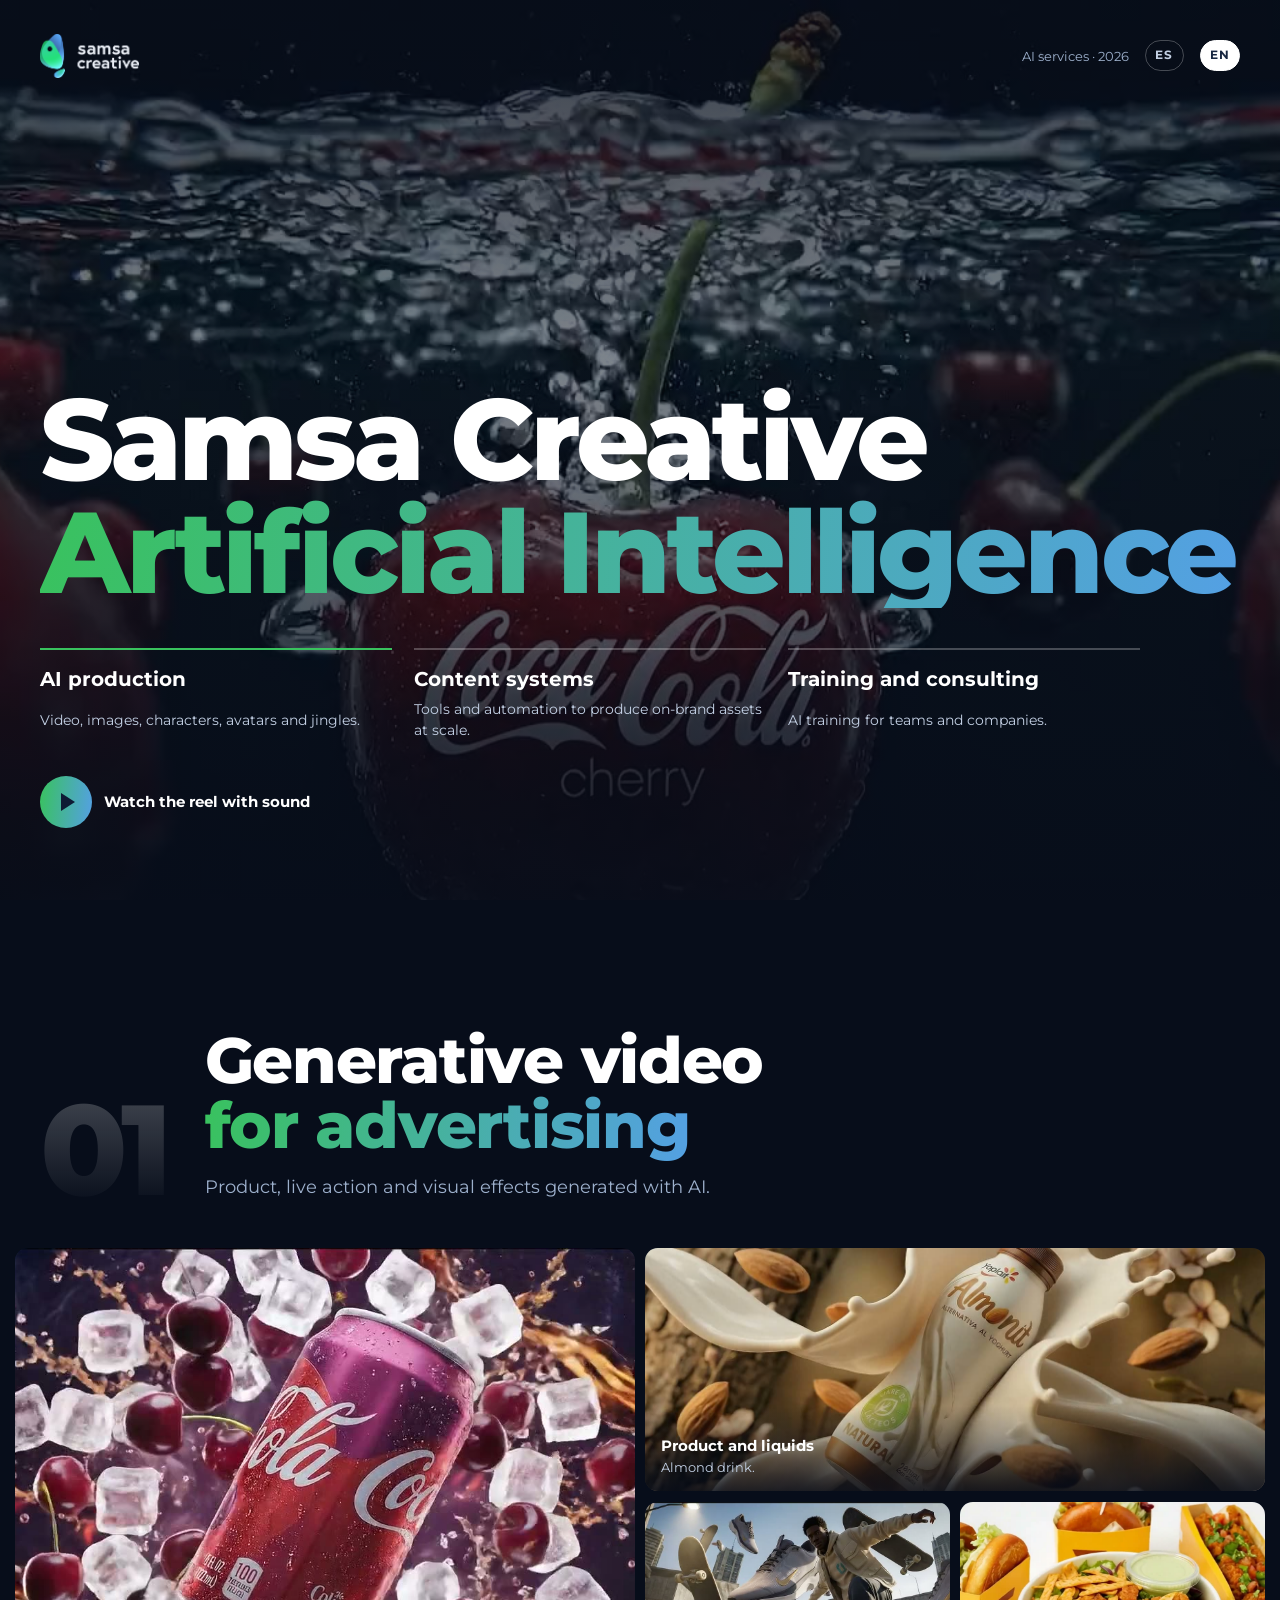
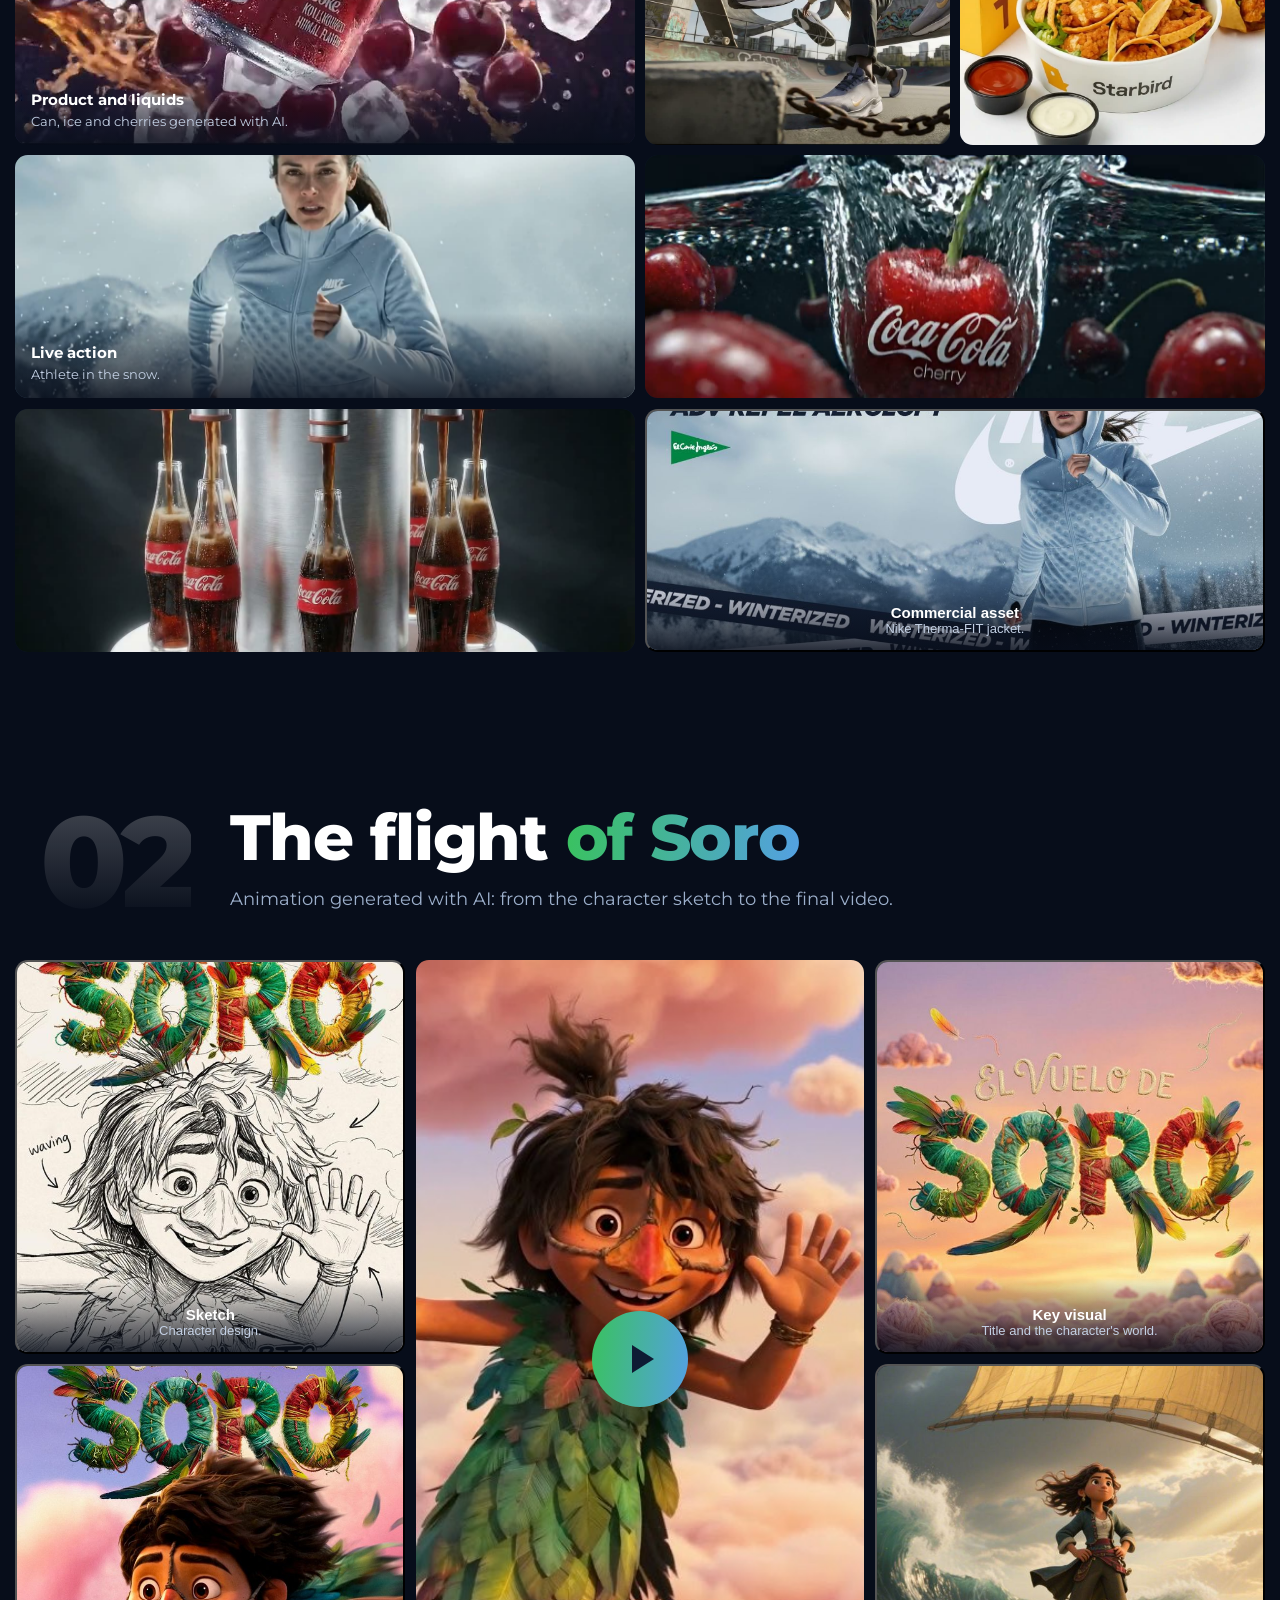
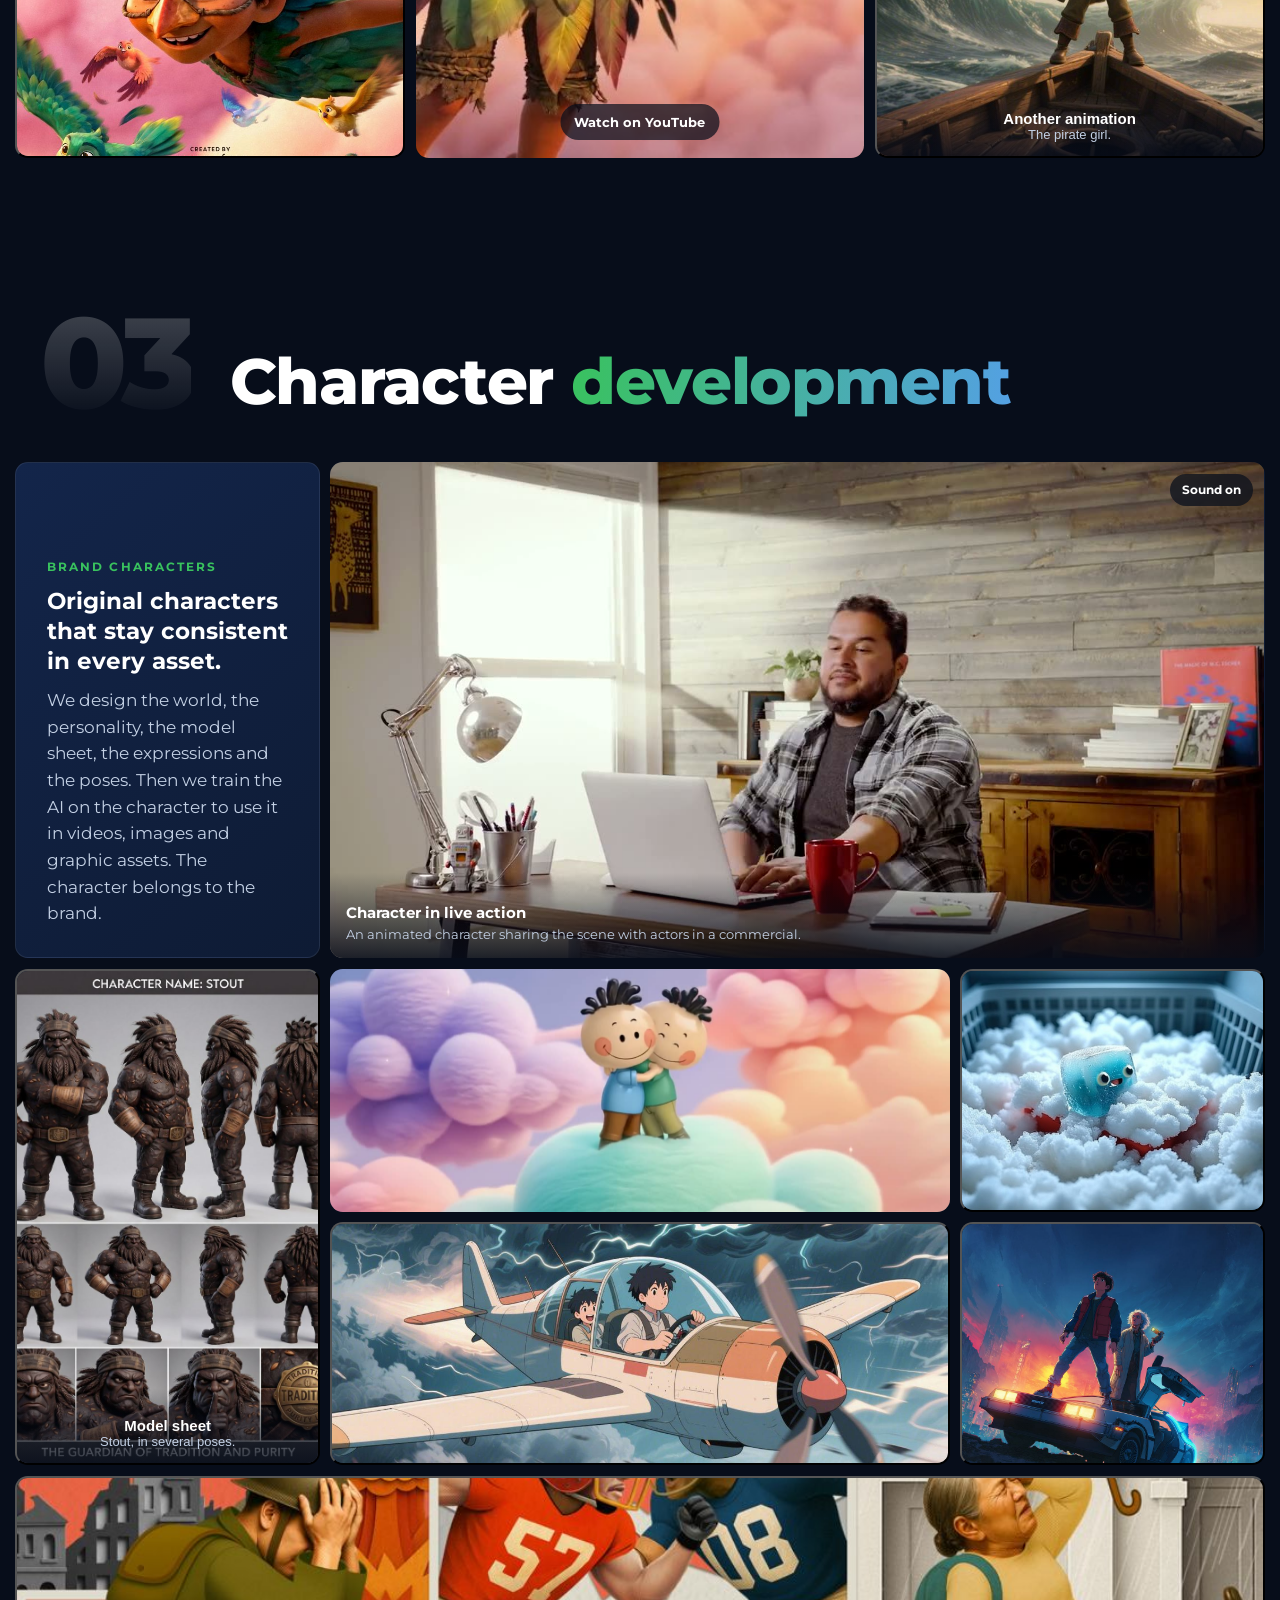
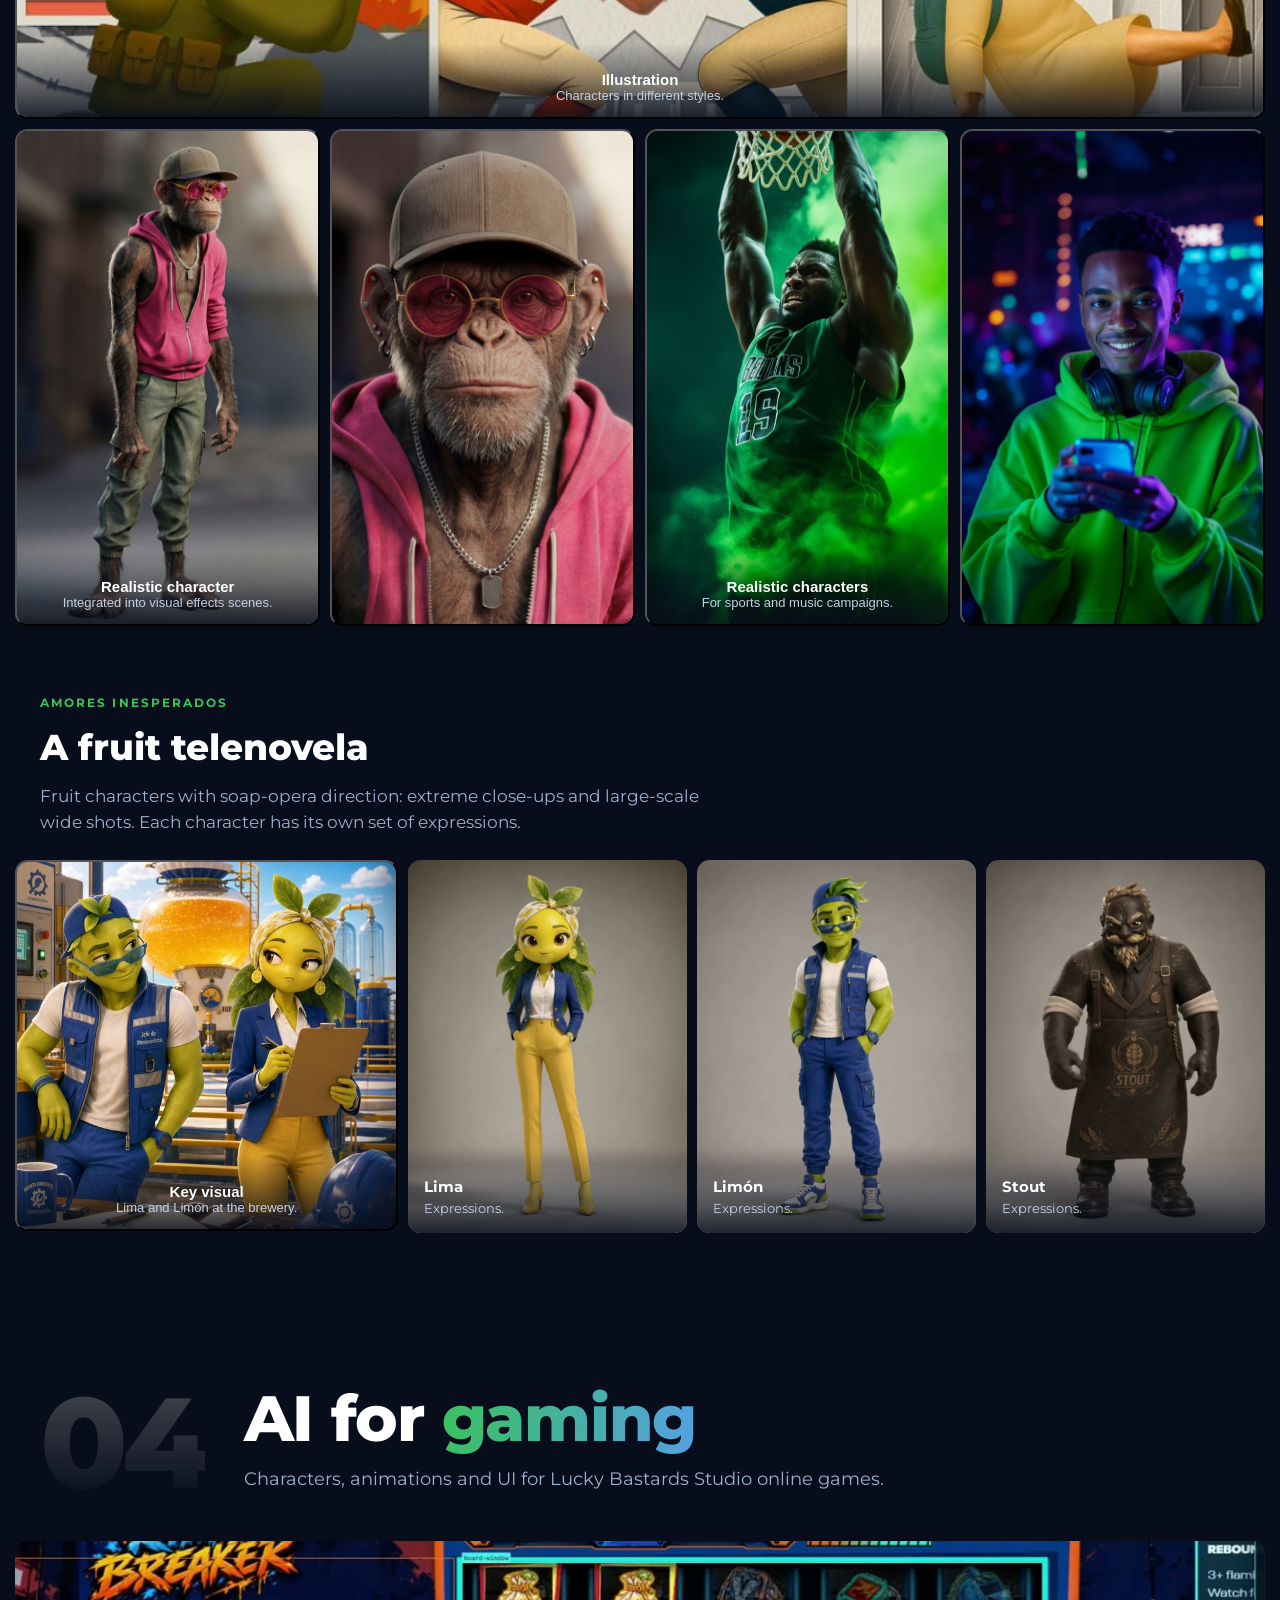
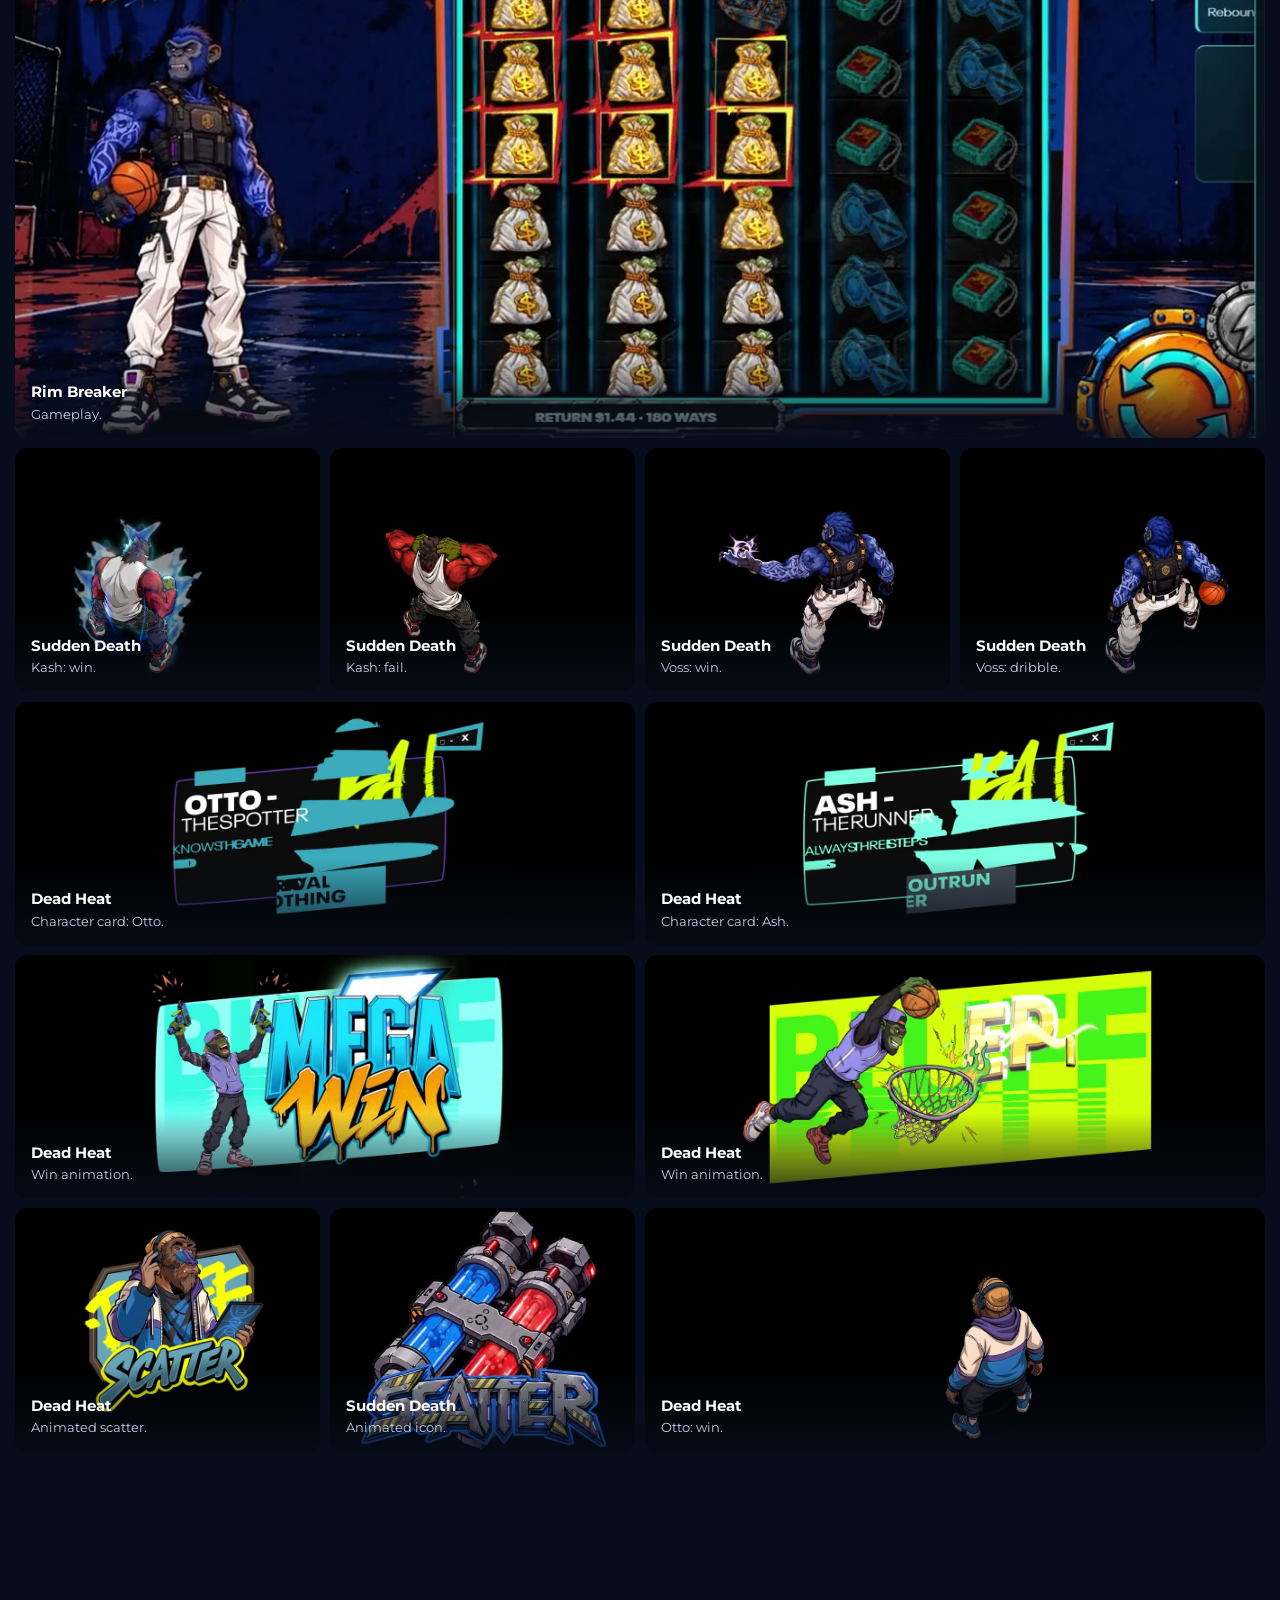
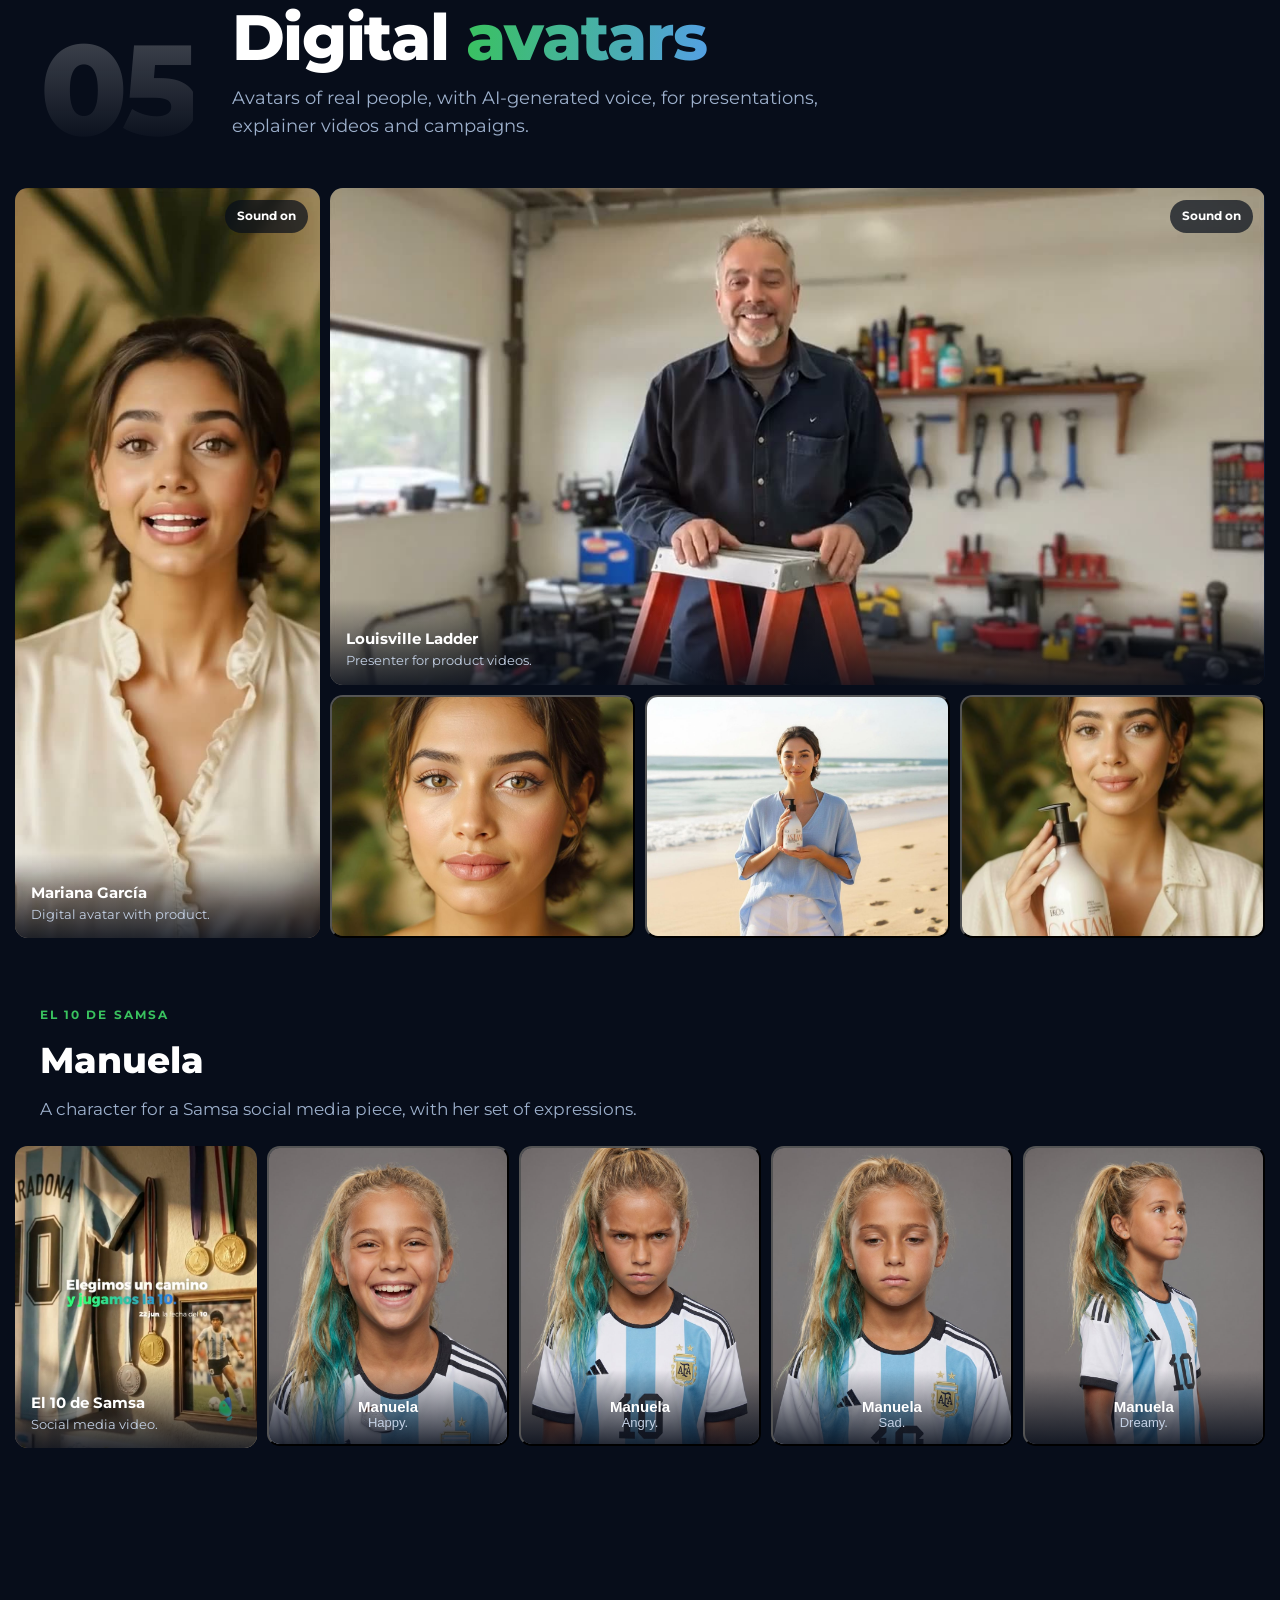
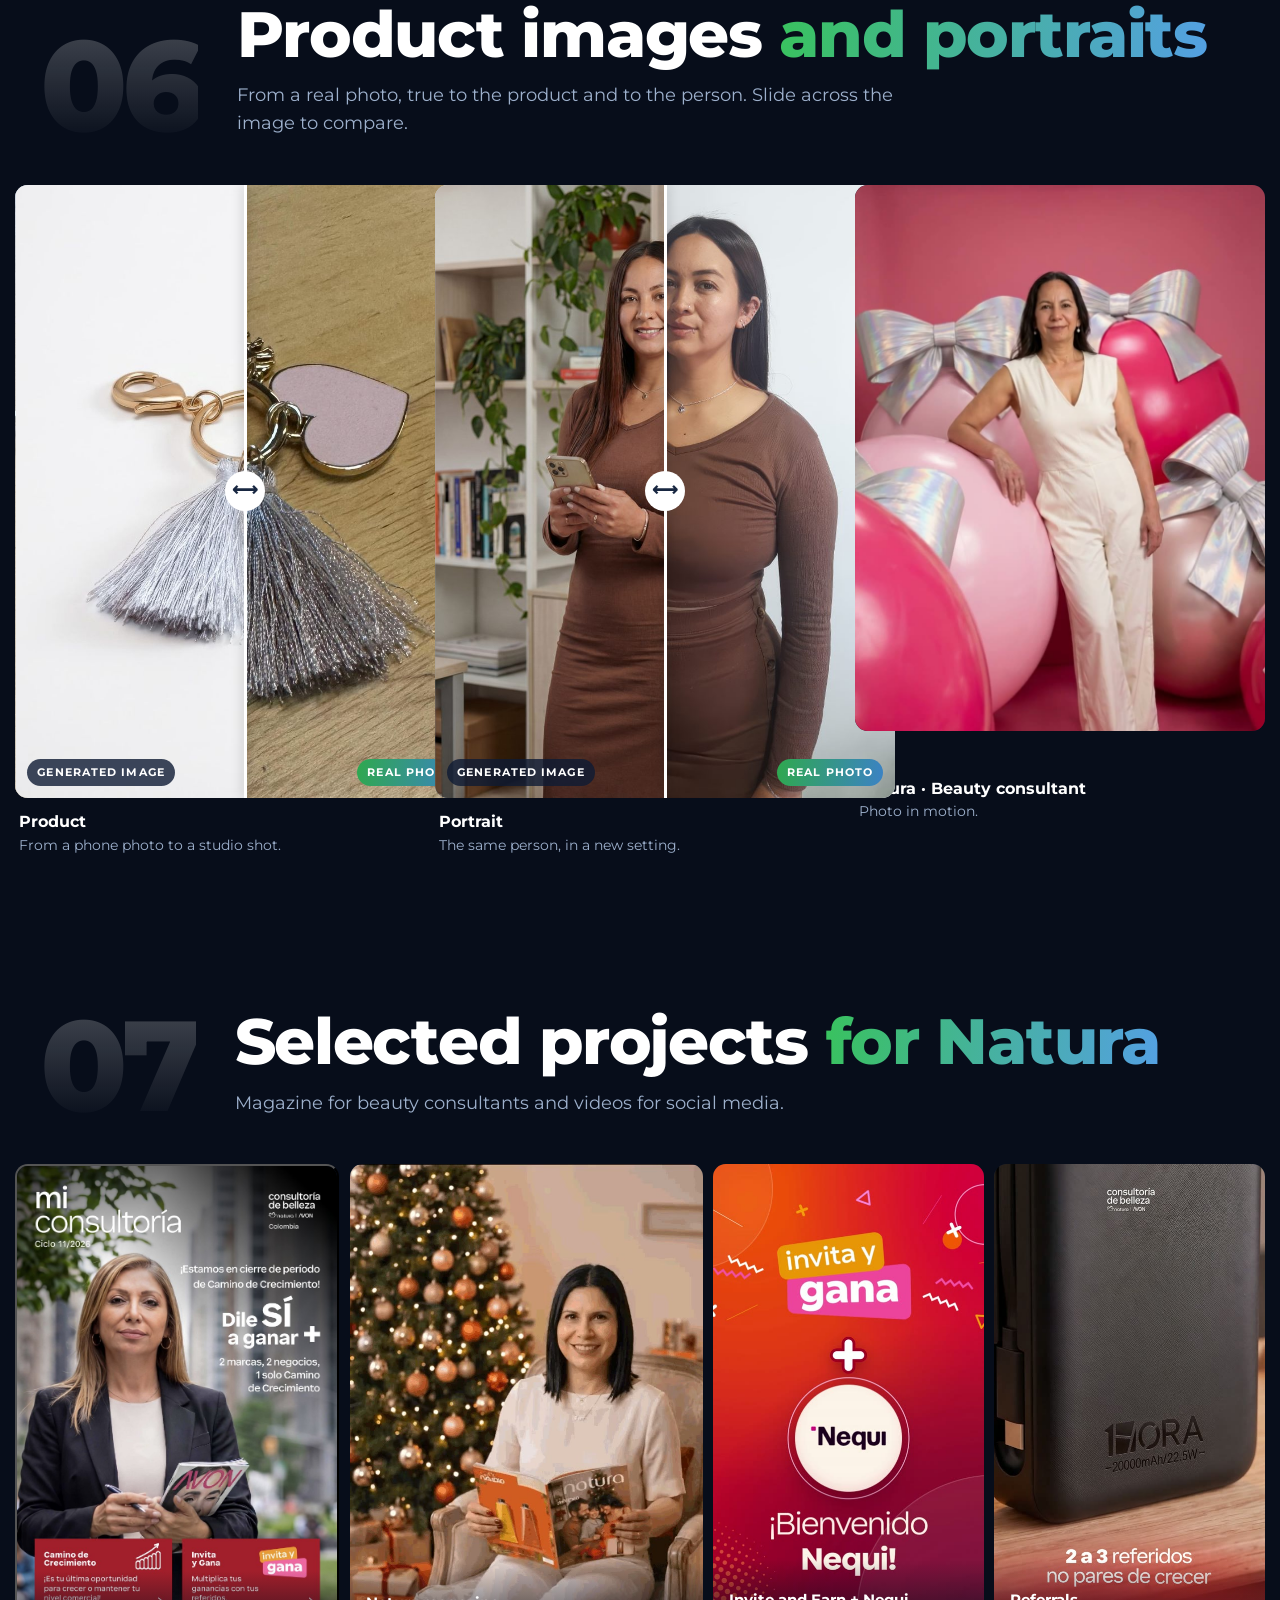
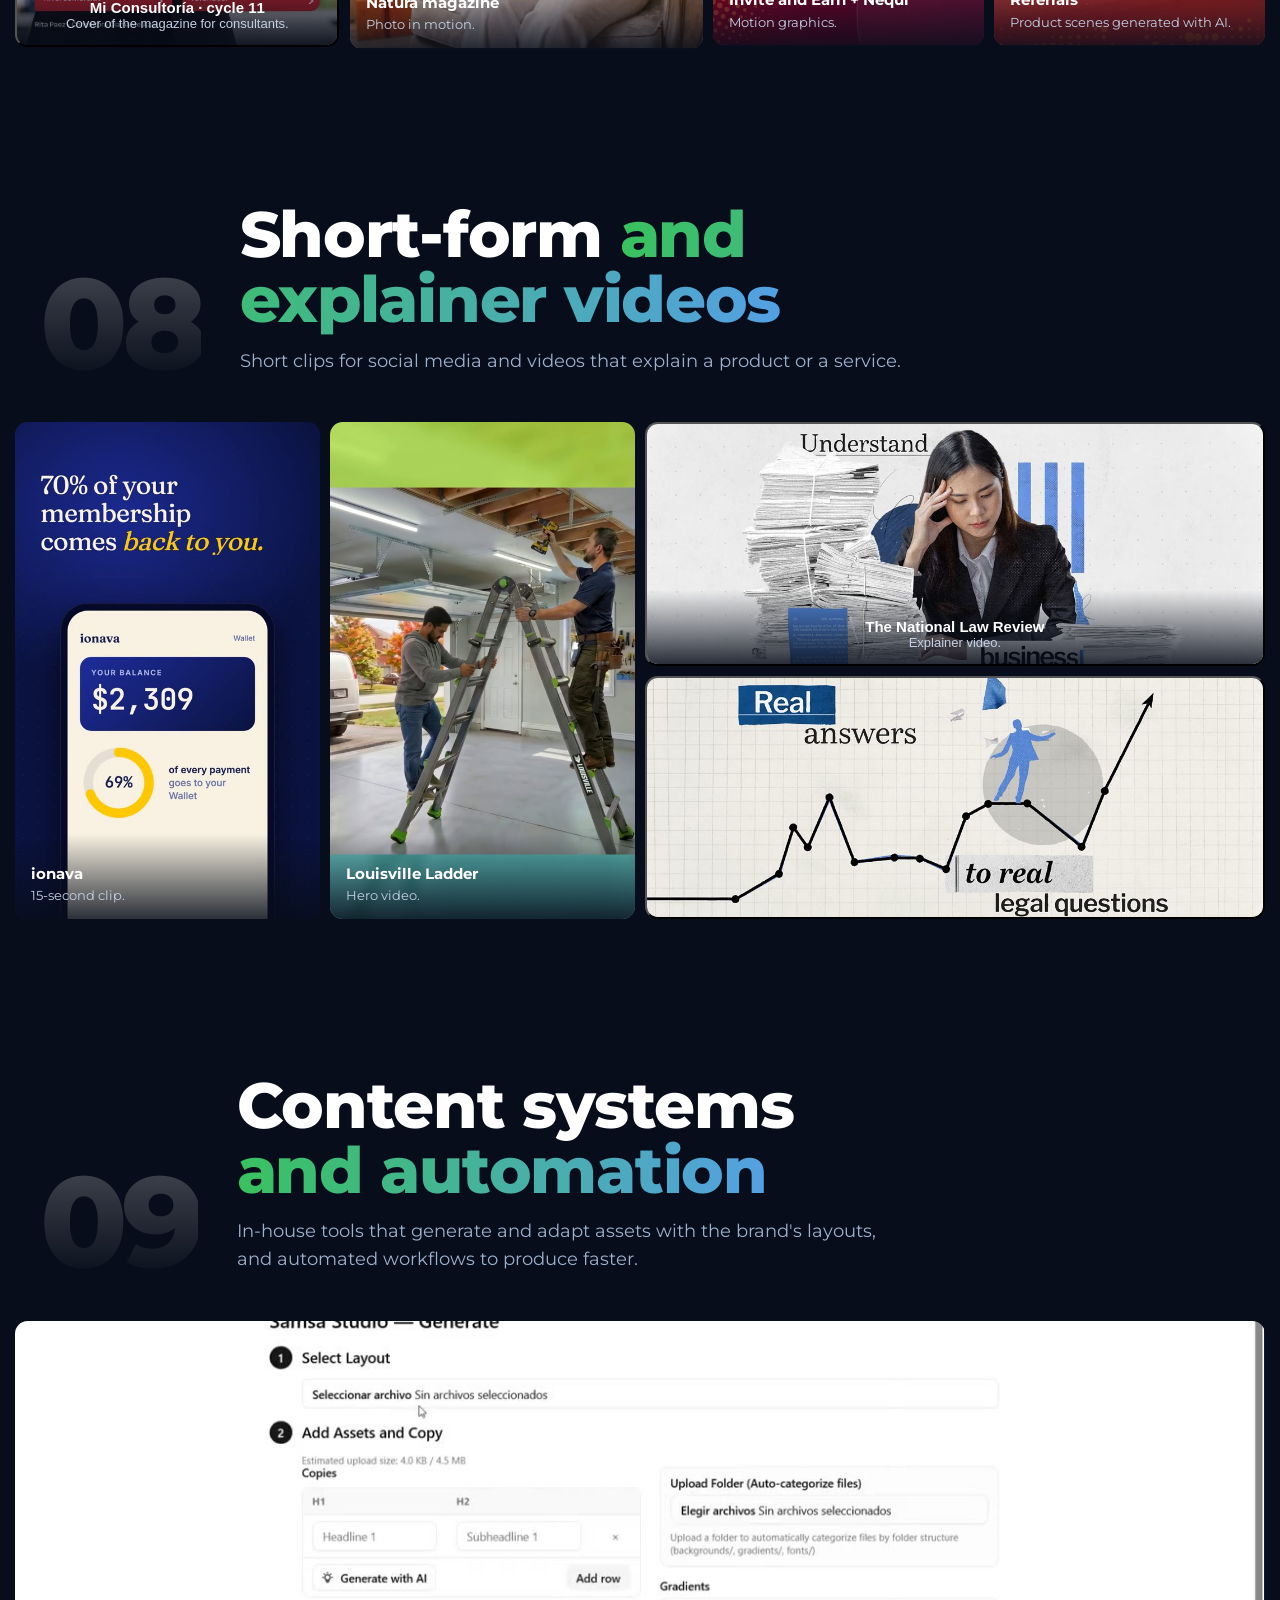
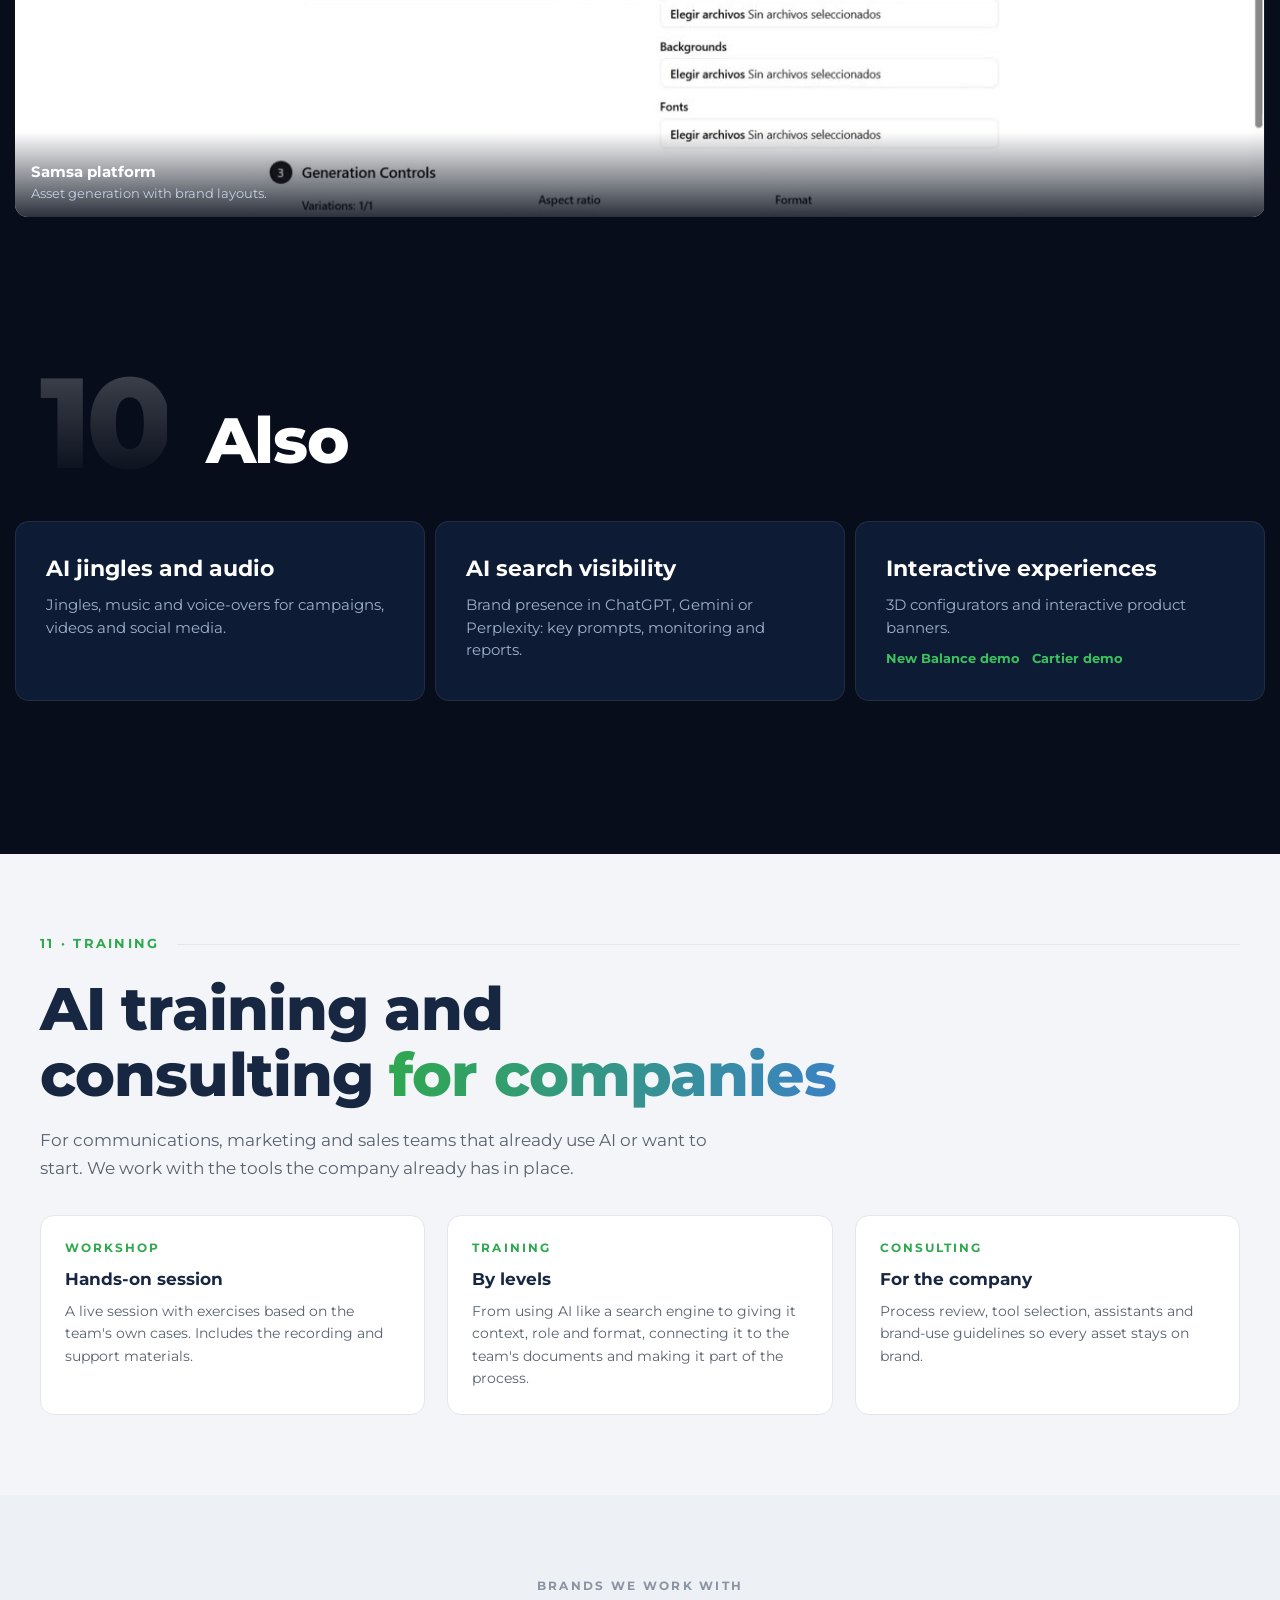
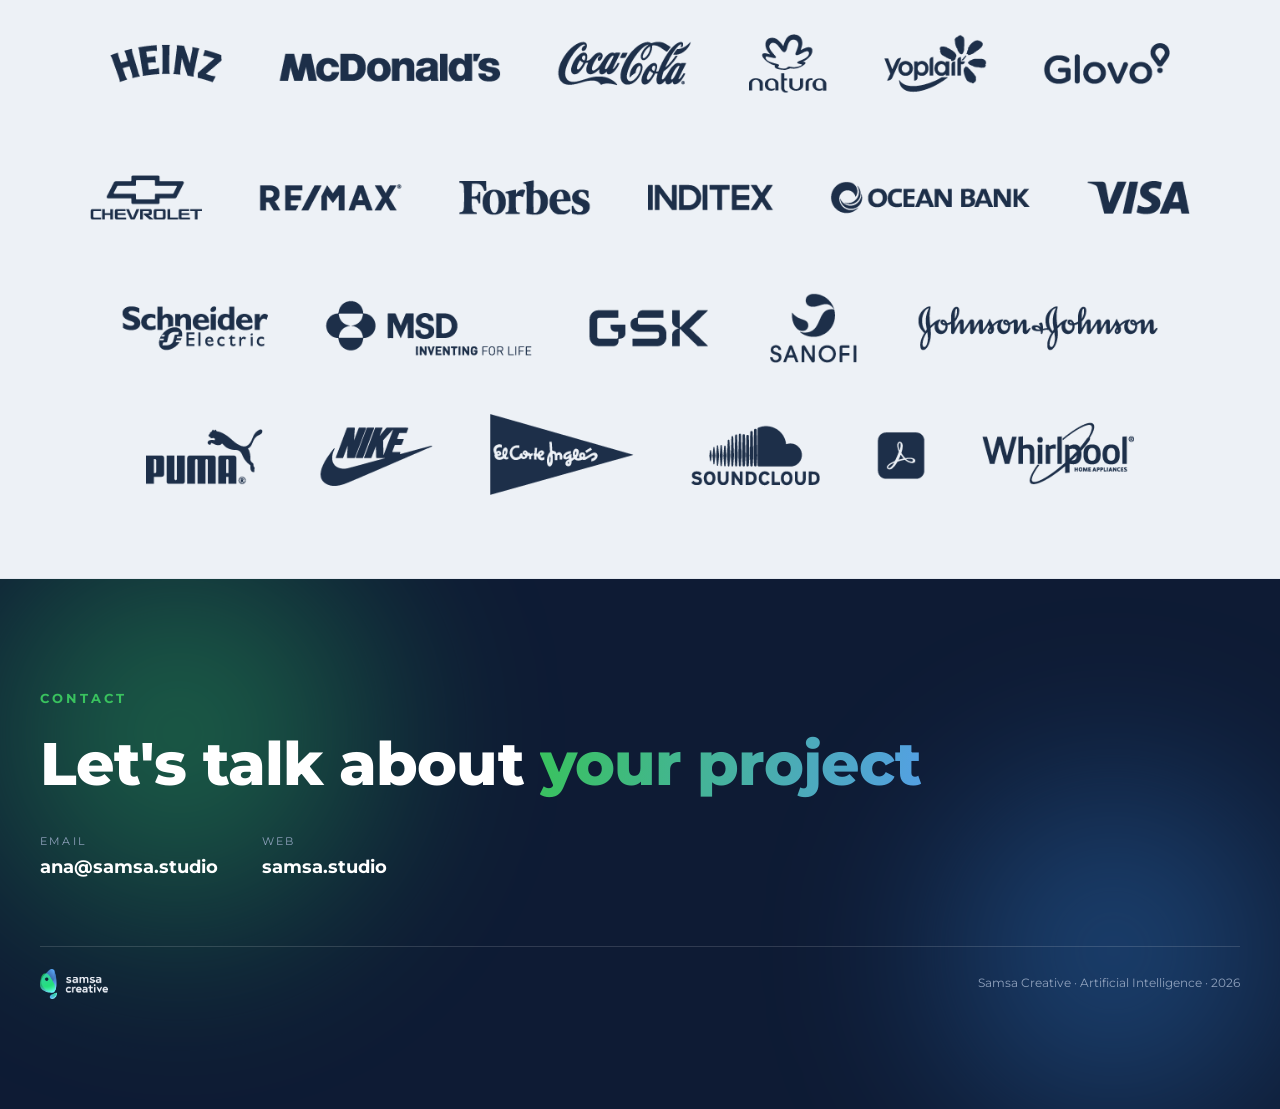
==== commit 04b6d09e: "IA para gaming (Lucky Bastards), frutinovela Amores Inesperados, El 10 de Samsa; fuera la guerrera y" ====
--- a/en/index.html
+++ b/en/index.html
@@ -721,6 +721,17 @@
 .lang:first-of-type{margin-left:10px}
 .lang.on{background:#fff;color:var(--ink);border-color:#fff}
 a.lang:hover{border-color:#fff;color:#fff}
+/* sub-bloque dentro de un capítulo */
+.sub{margin:clamp(40px,5vw,64px) auto clamp(18px,2vw,24px)}
+.sub .tk{color:var(--green-br)}
+.sub h3{font-size:clamp(24px,3vw,36px);font-weight:800;color:#fff;margin-top:6px}
+.sub p{font-size:clamp(15px,1.3vw,17px);color:#9DB0CC;line-height:1.55;max-width:60ch;margin-top:8px}
+.nrow--fruti{grid-template-columns:103fr 75fr 75fr 75fr}
+@media (max-width:980px){.nrow--fruti{grid-template-columns:1fr 1fr}.nrow--fruti>:first-child{grid-column:span 2}}
+.tile.blk{background:#000}
+.tile.blk video{object-fit:contain}
+.nrow--5{grid-template-columns:repeat(5,minmax(0,1fr))}
+@media (max-width:980px){.nrow--5{grid-template-columns:1fr 1fr}.nrow--5>:first-child{grid-column:span 2}}
 
 </style>
 </head>
@@ -780,8 +791,6 @@
     <div class="tile note r2"><span class="tk">Brand characters</span><p>Original characters that stay consistent in every asset.</p><p>We design the world, the personality, the model sheet, the expressions and the poses. Then we train the AI on the character to use it in videos, images and graphic assets. The character belongs to the brand.</p></div>
     <figure class="tile c3 r2"><video data-src="../img/v/diabetes-spot.mp4" poster="../img/v/diabetes-spot.jpg" muted loop playsinline preload="none"></video><button class="snd" type="button">Sound on</button><figcaption><b>Character in live action</b>An animated character sharing the scene with actors in a commercial.</figcaption></figure>
     <button class="tile zoom r2" data-src="../img/ppt-stout.jpg"><img src="../img/ppt-stout.jpg" alt="Model sheet of the character Stout: a stone guardian in several poses." loading="lazy"><figcaption><b>Model sheet</b>Stout, in several poses.</figcaption></button>
-    <figure class="tile c2"><video data-src="../img/v/personaje-mujer.mp4" poster="../img/v/personaje-mujer.jpg" muted loop playsinline preload="none"></video><figcaption><b>Animated character</b>For explainer videos.</figcaption></figure>
-    <figure class="tile r2"><video data-src="../img/v/personaje-guerrera.mp4" poster="../img/v/personaje-guerrera.jpg" muted loop playsinline preload="none"></video></figure>
     <figure class="tile c2"><video data-src="../img/v/personajes-abrazo.mp4" poster="../img/v/personajes-abrazo.jpg" muted loop playsinline preload="none"></video></figure>
     <button class="tile zoom" data-src="../img/ppt-pers-2.jpg"><img src="../img/ppt-pers-2.jpg" alt="A small blue character on clouds." loading="lazy"></button>
     <button class="tile zoom c2" data-src="../img/ppt-pers-3.jpg"><img src="../img/ppt-pers-3.jpg" alt="Two kids in a small plane flying through a storm." loading="lazy"></button>
@@ -792,10 +801,35 @@
     <button class="tile zoom r2" data-src="../img/ppt-live-1.jpg"><img src="../img/ppt-live-1.jpg" alt="A basketball player dunking through green smoke." loading="lazy"><figcaption><b>Realistic characters</b>For sports and music campaigns.</figcaption></button>
     <button class="tile zoom r2" data-src="../img/ppt-live-2.jpg"><img src="../img/ppt-live-2.jpg" alt="A young man in a green hoodie and headphones under concert lights." loading="lazy"></button>
   </div></div>
+  <div class="wide sub"><span class="tk">Amores Inesperados</span><h3>A fruit telenovela</h3><p>Fruit characters with soap-opera direction: extreme close-ups and large-scale wide shots. Each character has its own set of expressions.</p></div>
+  <div class="full-w"><div class="nrow nrow--fruti">
+    <button class="tile zoom" style="aspect-ratio:611/592" data-src="../img/fruti-key.jpg"><img src="../img/fruti-key.jpg" alt="Lima and Limón, two fruit characters in blue uniforms, at a brewery." loading="lazy"><figcaption><b>Key visual</b>Lima and Limón at the brewery.</figcaption></button>
+    <figure class="tile" style="aspect-ratio:828/1108"><video data-src="../img/v/fruti-lima.mp4" poster="../img/v/fruti-lima.jpg" muted loop playsinline preload="none"></video><figcaption><b>Lima</b>Expressions.</figcaption></figure>
+    <figure class="tile" style="aspect-ratio:828/1108"><video data-src="../img/v/fruti-limon.mp4" poster="../img/v/fruti-limon.jpg" muted loop playsinline preload="none"></video><figcaption><b>Limón</b>Expressions.</figcaption></figure>
+    <figure class="tile" style="aspect-ratio:828/1108"><video data-src="../img/v/fruti-stout.mp4" poster="../img/v/fruti-stout.jpg" muted loop playsinline preload="none"></video><figcaption><b>Stout</b>Expressions.</figcaption></figure>
+  </div></div>
 </section>
 
 <section class="ch">
-  <div class="wide ch__head"><span class="ch__n">04</span><div><h2 class="ch__t">Digital <span class="grad">avatars</span></h2><p class="ch__d">Avatars of real people, with AI-generated voice, for presentations, explainer videos and campaigns.</p></div></div>
+  <div class="wide ch__head"><span class="ch__n">04</span><div><h2 class="ch__t">AI for <span class="grad">gaming</span></h2><p class="ch__d">Characters, animations and UI for Lucky Bastards Studio online games.</p></div></div>
+  <div class="full-w"><div class="bento">
+    <figure class="tile c4 r2"><video data-src="../img/g/rimbreaker.mp4" poster="../img/g/rimbreaker.jpg" muted loop playsinline preload="none"></video><figcaption><b>Rim Breaker</b>Gameplay.</figcaption></figure>
+    <figure class="tile  blk"><video data-src="../img/g/kash-victory.mp4" poster="../img/g/kash-victory.jpg" muted loop playsinline preload="none"></video><figcaption><b>Sudden Death</b>Kash: win.</figcaption></figure>
+    <figure class="tile  blk"><video data-src="../img/g/kash-fail.mp4" poster="../img/g/kash-fail.jpg" muted loop playsinline preload="none"></video><figcaption><b>Sudden Death</b>Kash: fail.</figcaption></figure>
+    <figure class="tile  blk"><video data-src="../img/g/voss-victory.mp4" poster="../img/g/voss-victory.jpg" muted loop playsinline preload="none"></video><figcaption><b>Sudden Death</b>Voss: win.</figcaption></figure>
+    <figure class="tile  blk"><video data-src="../img/g/voss-dribble.mp4" poster="../img/g/voss-dribble.jpg" muted loop playsinline preload="none"></video><figcaption><b>Sudden Death</b>Voss: dribble.</figcaption></figure>
+    <figure class="tile c2 blk"><video data-src="../img/g/card-otto.mp4" poster="../img/g/card-otto.jpg" muted loop playsinline preload="none"></video><figcaption><b>Dead Heat</b>Character card: Otto.</figcaption></figure>
+    <figure class="tile c2 blk"><video data-src="../img/g/card-ash.mp4" poster="../img/g/card-ash.jpg" muted loop playsinline preload="none"></video><figcaption><b>Dead Heat</b>Character card: Ash.</figcaption></figure>
+    <figure class="tile c2 blk"><video data-src="../img/g/megawin.mp4" poster="../img/g/megawin.jpg" muted loop playsinline preload="none"></video><figcaption><b>Dead Heat</b>Win animation.</figcaption></figure>
+    <figure class="tile c2 blk"><video data-src="../img/g/epicwin.mp4" poster="../img/g/epicwin.jpg" muted loop playsinline preload="none"></video><figcaption><b>Dead Heat</b>Win animation.</figcaption></figure>
+    <figure class="tile  blk"><video data-src="../img/g/scatter-otto.mp4" poster="../img/g/scatter-otto.jpg" muted loop playsinline preload="none"></video><figcaption><b>Dead Heat</b>Animated scatter.</figcaption></figure>
+    <figure class="tile  blk"><video data-src="../img/g/icono-power.mp4" poster="../img/g/icono-power.jpg" muted loop playsinline preload="none"></video><figcaption><b>Sudden Death</b>Animated icon.</figcaption></figure>
+    <figure class="tile c2 blk"><video data-src="../img/g/otto-victory.mp4" poster="../img/g/otto-victory.jpg" muted loop playsinline preload="none"></video><figcaption><b>Dead Heat</b>Otto: win.</figcaption></figure>
+  </div></div>
+</section>
+
+<section class="ch">
+  <div class="wide ch__head"><span class="ch__n">05</span><div><h2 class="ch__t">Digital <span class="grad">avatars</span></h2><p class="ch__d">Avatars of real people, with AI-generated voice, for presentations, explainer videos and campaigns.</p></div></div>
   <div class="full-w"><div class="bento">
     <figure class="tile r3"><video data-src="../img/v/mariana.mp4" poster="../img/v/mariana.jpg" muted loop playsinline preload="none"></video><button class="snd" type="button">Sound on</button><figcaption><b>Mariana García</b>Digital avatar with product.</figcaption></figure>
     <figure class="tile c3 r2"><video data-src="../img/v/mauricio.mp4" poster="../img/v/mauricio.jpg" muted loop playsinline preload="none"></video><button class="snd" type="button">Sound on</button><figcaption><b>Louisville Ladder</b>Presenter for product videos.</figcaption></figure>
@@ -803,10 +837,18 @@
     <button class="tile zoom" data-src="../img/ppt-avatar-2.jpg"><img src="../img/ppt-avatar-2.jpg" alt="Avatar of Mariana García on the beach with a product." loading="lazy"></button>
     <button class="tile zoom" data-src="../img/ppt-avatar-3.jpg"><img src="../img/ppt-avatar-3.jpg" alt="Avatar of Mariana García holding a product." loading="lazy"></button>
   </div></div>
+  <div class="wide sub"><span class="tk">El 10 de Samsa</span><h3>Manuela</h3><p>A character for a Samsa social media piece, with her set of expressions.</p></div>
+  <div class="full-w"><div class="nrow nrow--5">
+    <figure class="tile" style="aspect-ratio:4/5"><video data-src="../img/g/el10-video.mp4" poster="../img/g/el10-video.jpg" muted loop playsinline preload="none"></video><figcaption><b>El 10 de Samsa</b>Social media video.</figcaption></figure>
+    <button class="tile zoom" style="aspect-ratio:800/993" data-src="../img/g/manuela-01_alegre.jpg"><img src="../img/g/manuela-01_alegre.jpg" alt="Manuela, happy." loading="lazy"><figcaption><b>Manuela</b>Happy.</figcaption></button>
+    <button class="tile zoom" style="aspect-ratio:800/993" data-src="../img/g/manuela-02_enojada.jpg"><img src="../img/g/manuela-02_enojada.jpg" alt="Manuela, angry." loading="lazy"><figcaption><b>Manuela</b>Angry.</figcaption></button>
+    <button class="tile zoom" style="aspect-ratio:800/993" data-src="../img/g/manuela-03_triste.jpg"><img src="../img/g/manuela-03_triste.jpg" alt="Manuela, sad." loading="lazy"><figcaption><b>Manuela</b>Sad.</figcaption></button>
+    <button class="tile zoom" style="aspect-ratio:800/993" data-src="../img/g/manuela-04_angulo_sonadora.jpg"><img src="../img/g/manuela-04_angulo_sonadora.jpg" alt="Manuela, dreamy." loading="lazy"><figcaption><b>Manuela</b>Dreamy.</figcaption></button>
+  </div></div>
 </section>
 
 <section class="ch">
-  <div class="wide ch__head"><span class="ch__n">05</span><div><h2 class="ch__t">Product images <span class="grad">and portraits</span></h2><p class="ch__d">From a real photo, true to the product and to the person. Slide across the image to compare.</p></div></div>
+  <div class="wide ch__head"><span class="ch__n">06</span><div><h2 class="ch__t">Product images <span class="grad">and portraits</span></h2><p class="ch__d">From a real photo, true to the product and to the person. Slide across the image to compare.</p></div></div>
   <div class="full-w"><div class="trio">
     <figure class="trio__it"><div class="cmp" id="cmp1"><img src="../img/ppt-llavero-real.jpg" alt="Real photo of a keychain on a wooden table."><img class="top" src="../img/ppt-llavero-ia.jpg" alt="AI-generated image of the same keychain on a studio background."><span class="bar"></span><span class="lb l">Generated image</span><span class="lb r">Real photo</span><input type="range" min="0" max="100" value="50" aria-label="Compare the real photo and the generated image of the keychain"></div><figcaption><b>Product</b>From a phone photo to a studio shot.</figcaption></figure>
     <figure class="trio__it"><div class="cmp" id="cmp2"><img src="../img/ppt-retrato-real.jpg" alt="Real photo of a woman facing the camera against a white wall."><img class="top" src="../img/ppt-retrato-ia.jpg" alt="AI-generated portrait of the same woman in an office with beauty products."><span class="bar"></span><span class="lb l">Generated image</span><span class="lb r">Real photo</span><input type="range" min="0" max="100" value="50" aria-label="Compare the real photo and the generated portrait"></div><figcaption><b>Portrait</b>The same person, in a new setting.</figcaption></figure>
@@ -815,7 +857,7 @@
 </section>
 
 <section class="ch">
-  <div class="wide ch__head"><span class="ch__n">06</span><div><h2 class="ch__t">Selected projects <span class="grad">for Natura</span></h2><p class="ch__d">Magazine for beauty consultants and videos for social media.</p></div></div>
+  <div class="wide ch__head"><span class="ch__n">07</span><div><h2 class="ch__t">Selected projects <span class="grad">for Natura</span></h2><p class="ch__d">Magazine for beauty consultants and videos for social media.</p></div></div>
   <div class="full-w"><div class="nrow">
     <button class="tile zoom" style="aspect-ratio:795/1185" data-src="../img/natura-mi-consultoria-c11.jpg"><img src="../img/natura-mi-consultoria-c11.jpg" alt="Cover of Mi Consultoría, cycle 11, 2026: a consultant in a black blazer holds an Avon magazine." loading="lazy"><figcaption><b>Mi Consultoría · cycle 11</b>Cover of the magazine for consultants.</figcaption></button>
     <figure class="tile" style="aspect-ratio:700/960"><video data-src="../img/v/natura-revista-motion.mp4" poster="../img/v/natura-revista-motion.jpg" muted loop playsinline preload="none"></video><figcaption><b>Natura magazine</b>Photo in motion.</figcaption></figure>
@@ -825,7 +867,7 @@
 </section>
 
 <section class="ch">
-  <div class="wide ch__head"><span class="ch__n">07</span><div><h2 class="ch__t">Short-form <span class="grad">and explainer videos</span></h2><p class="ch__d">Short clips for social media and videos that explain a product or a service.</p></div></div>
+  <div class="wide ch__head"><span class="ch__n">08</span><div><h2 class="ch__t">Short-form <span class="grad">and explainer videos</span></h2><p class="ch__d">Short clips for social media and videos that explain a product or a service.</p></div></div>
   <div class="full-w"><div class="bento">
     <figure class="tile r2"><video data-src="../img/ejemplo-ionava-wallet.mp4" poster="../img/ejemplo-ionava-wallet.jpg" muted loop playsinline preload="none"></video><figcaption><b>ionava</b>15-second clip.</figcaption></figure>
     <figure class="tile r2"><video data-src="../img/ref-louisville.mp4" poster="../img/ref-louisville.jpg" muted loop playsinline preload="none"></video><figcaption><b>Louisville Ladder</b>Hero video.</figcaption></figure>
@@ -835,14 +877,14 @@
 </section>
 
 <section class="ch">
-  <div class="wide ch__head"><span class="ch__n">08</span><div><h2 class="ch__t">Content systems <span class="grad">and automation</span></h2><p class="ch__d">In-house tools that generate and adapt assets with the brand's layouts, and automated workflows to produce faster.</p></div></div>
+  <div class="wide ch__head"><span class="ch__n">09</span><div><h2 class="ch__t">Content systems <span class="grad">and automation</span></h2><p class="ch__d">In-house tools that generate and adapt assets with the brand's layouts, and automated workflows to produce faster.</p></div></div>
   <div class="full-w"><div class="bento">
     <figure class="tile c4 r2"><video data-src="../img/v/demo-plataforma.mp4" poster="../img/v/demo-plataforma.jpg" muted loop playsinline preload="none"></video><figcaption><b>Samsa platform</b>Asset generation with brand layouts.</figcaption></figure>
   </div></div>
 </section>
 
 <section class="ch">
-  <div class="wide ch__head"><span class="ch__n">09</span><div><h2 class="ch__t">Also</h2></div></div>
+  <div class="wide ch__head"><span class="ch__n">10</span><div><h2 class="ch__t">Also</h2></div></div>
   <div class="full-w"><div class="mini">
     <div><b>AI jingles and audio</b><p>Jingles, music and voice-overs for campaigns, videos and social media.</p></div>
     <div><b>AI search visibility</b><p>Brand presence in ChatGPT, Gemini or Perplexity: key prompts, monitoring and reports.</p></div>
@@ -854,7 +896,7 @@
 <div class="light">
 <section class="block">
   <div class="wide">
-    <p class="seclabel">10 · Training</p>
+    <p class="seclabel">11 · Training</p>
     <h2 class="bigt">AI training and consulting <span class="grad">for companies</span></h2>
     <div class="body-lg"><p>For communications, marketing and sales teams that already use AI or want to start. We work with the tools the company already has in place.</p></div>
     <div class="traits t3">
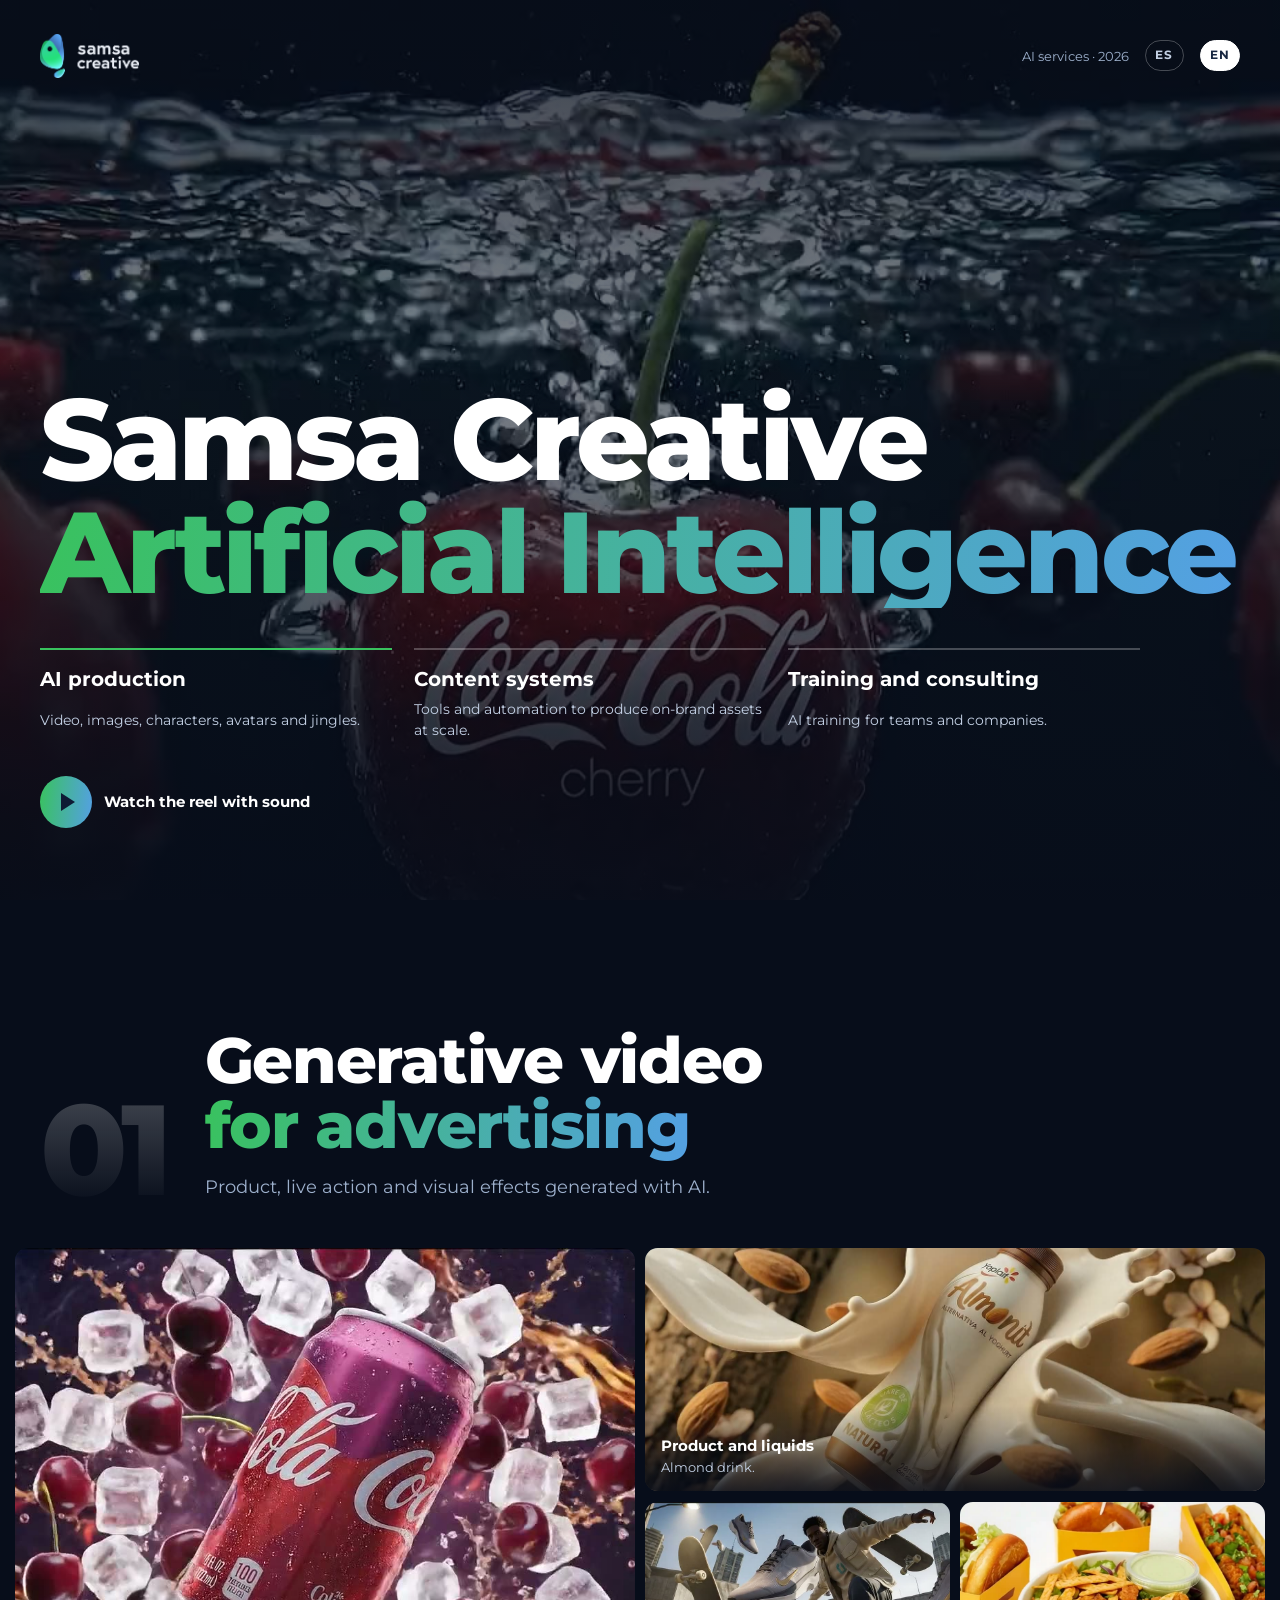
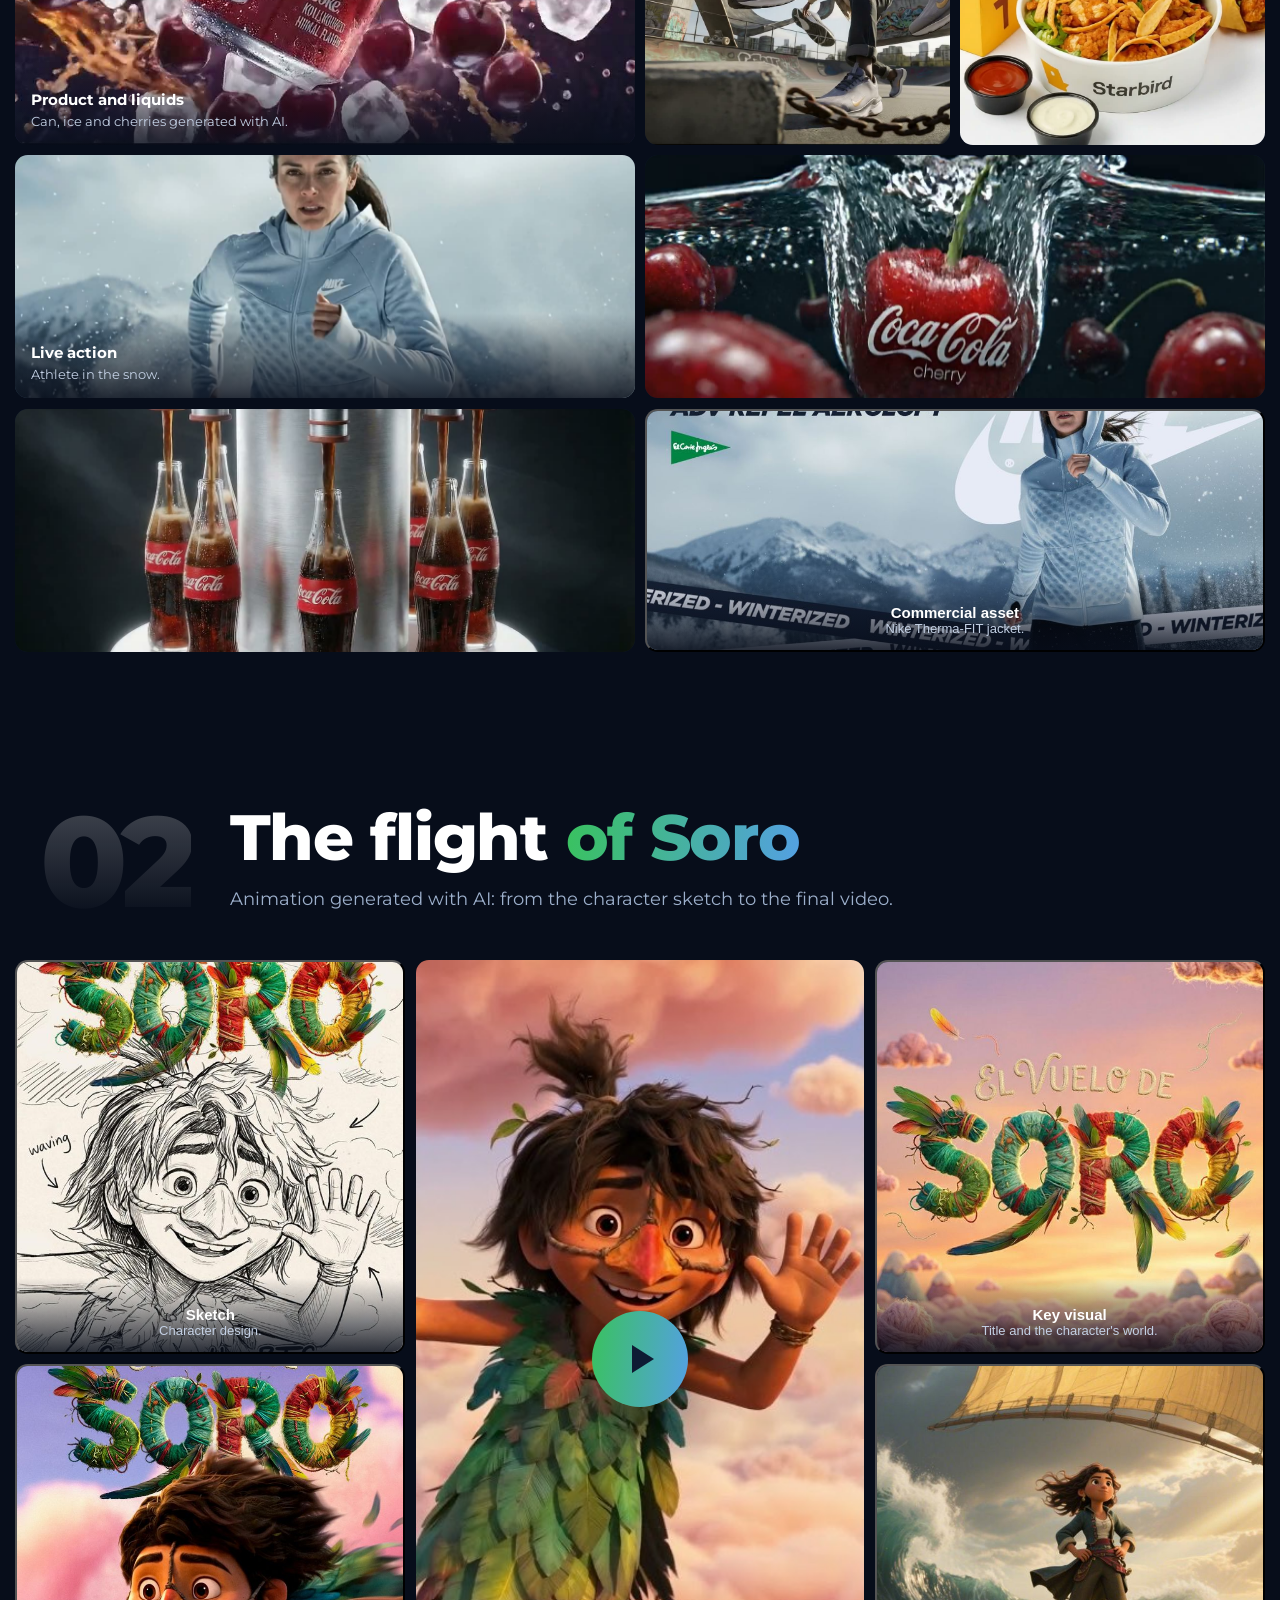
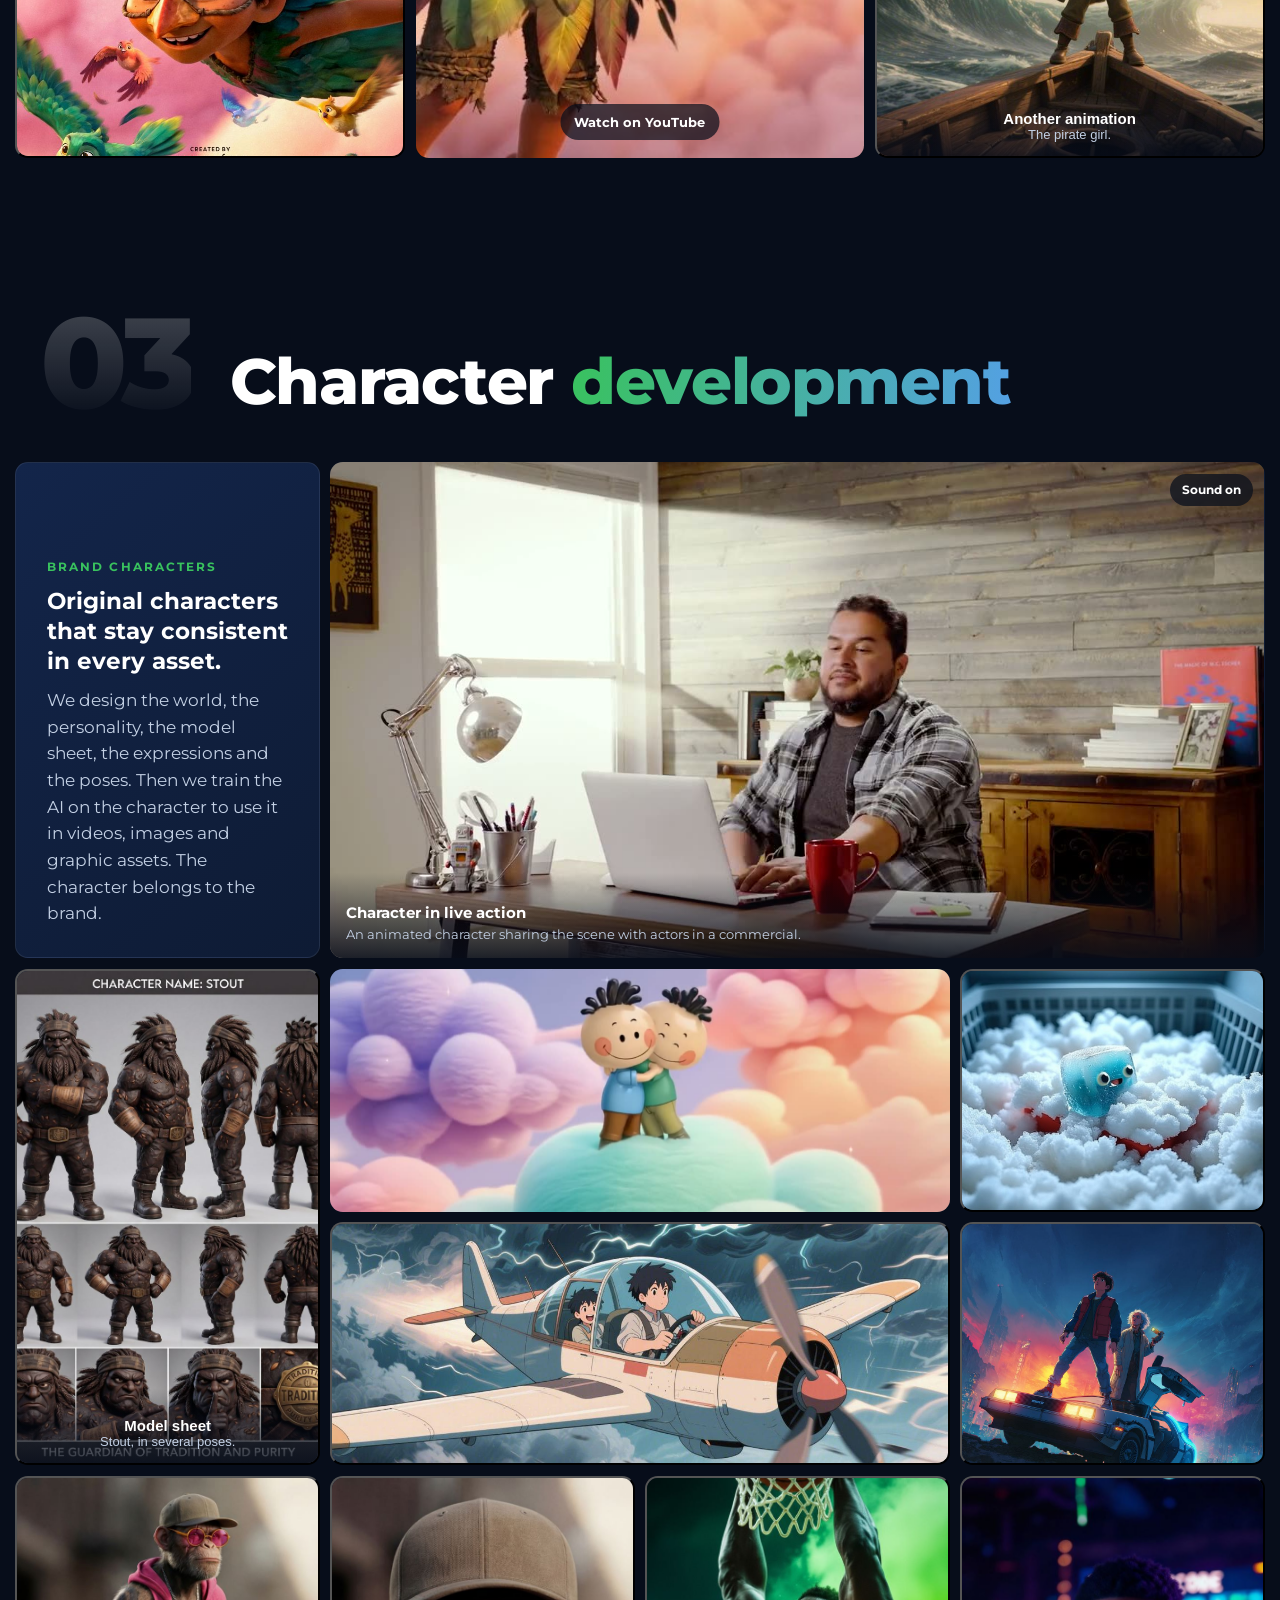
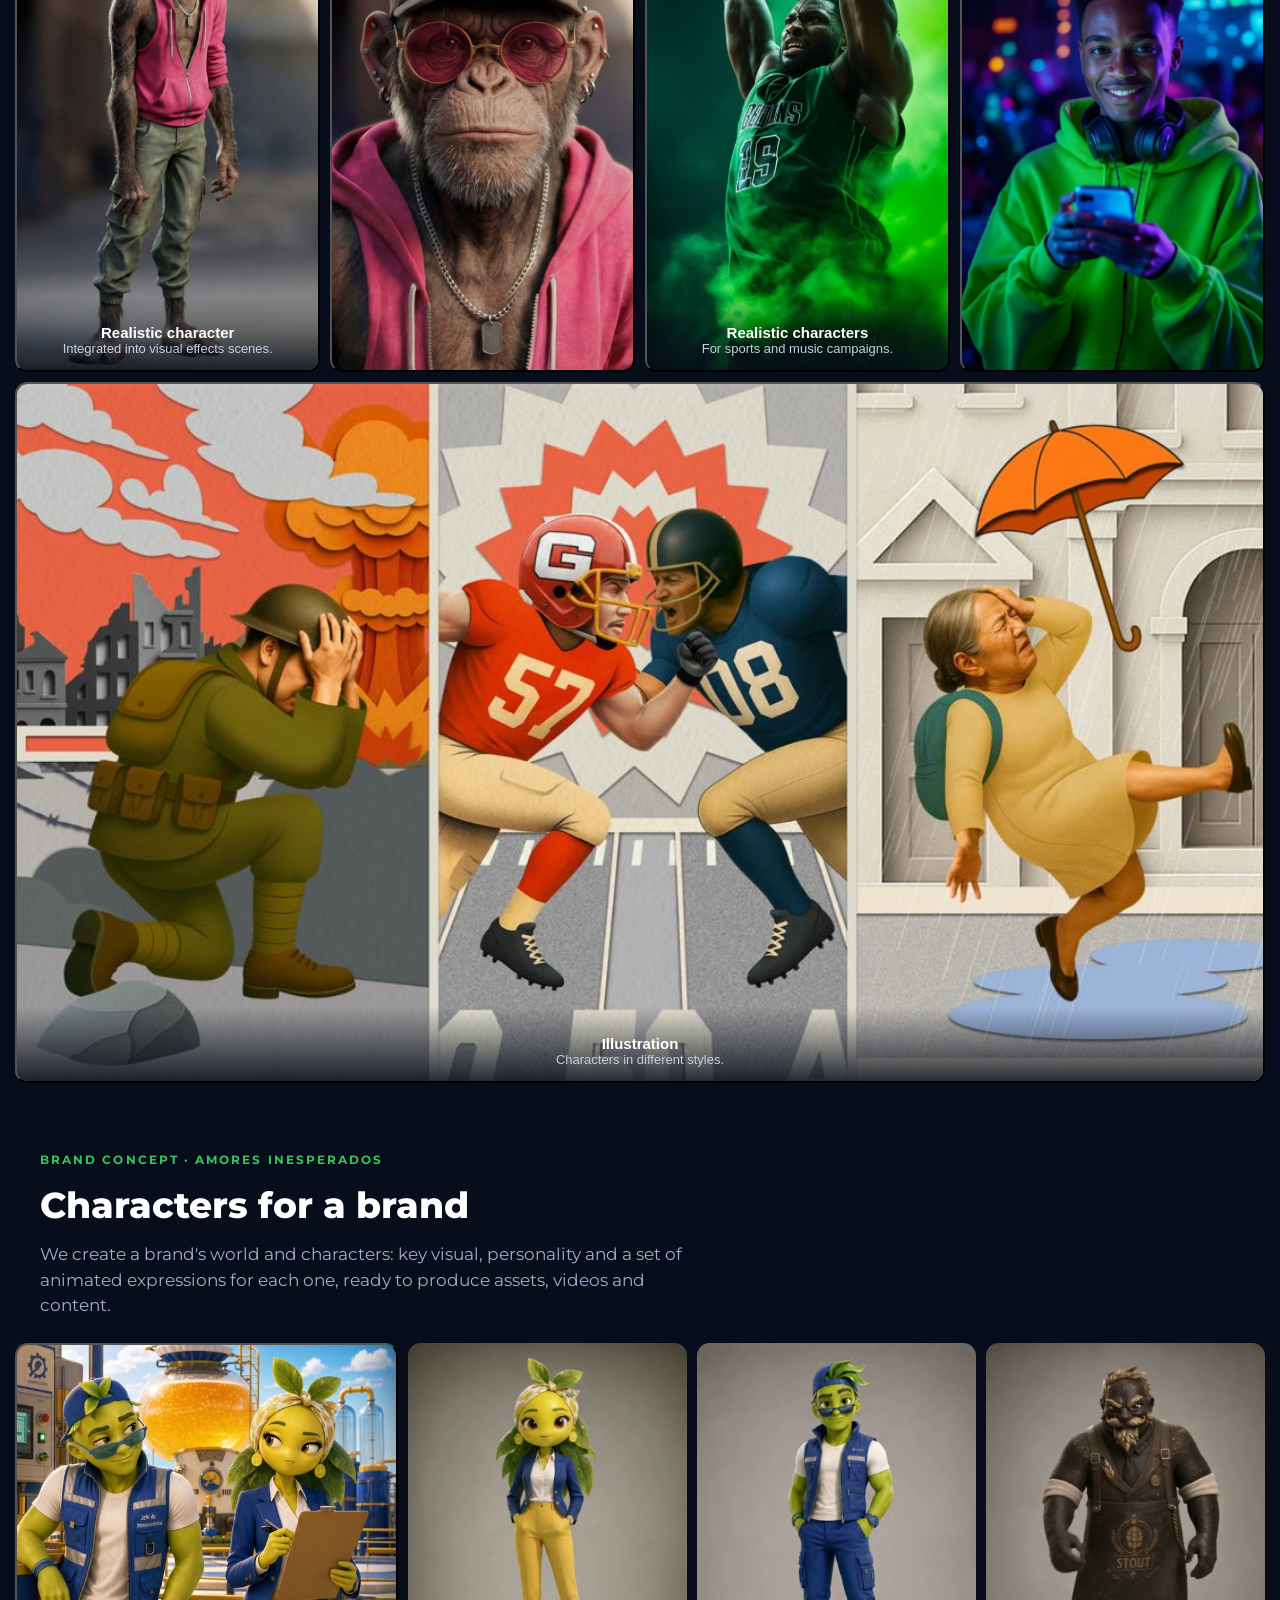
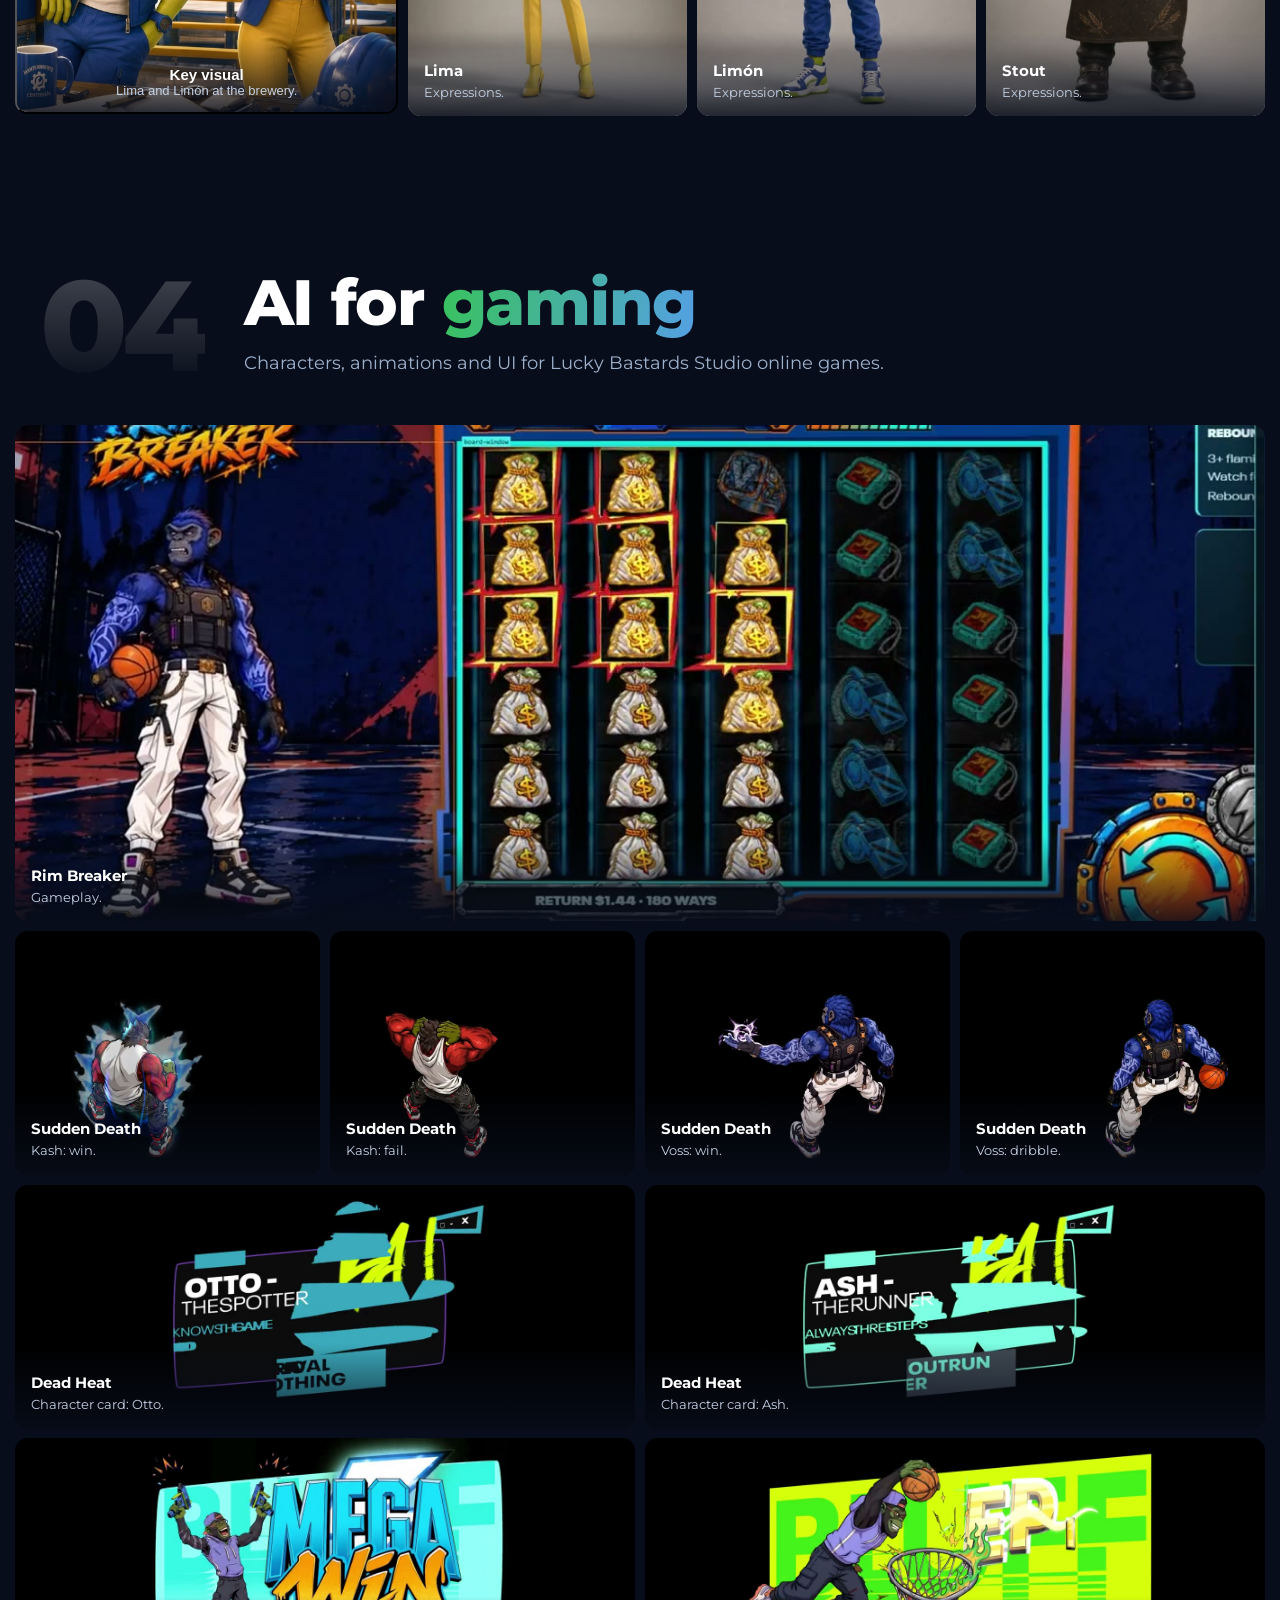
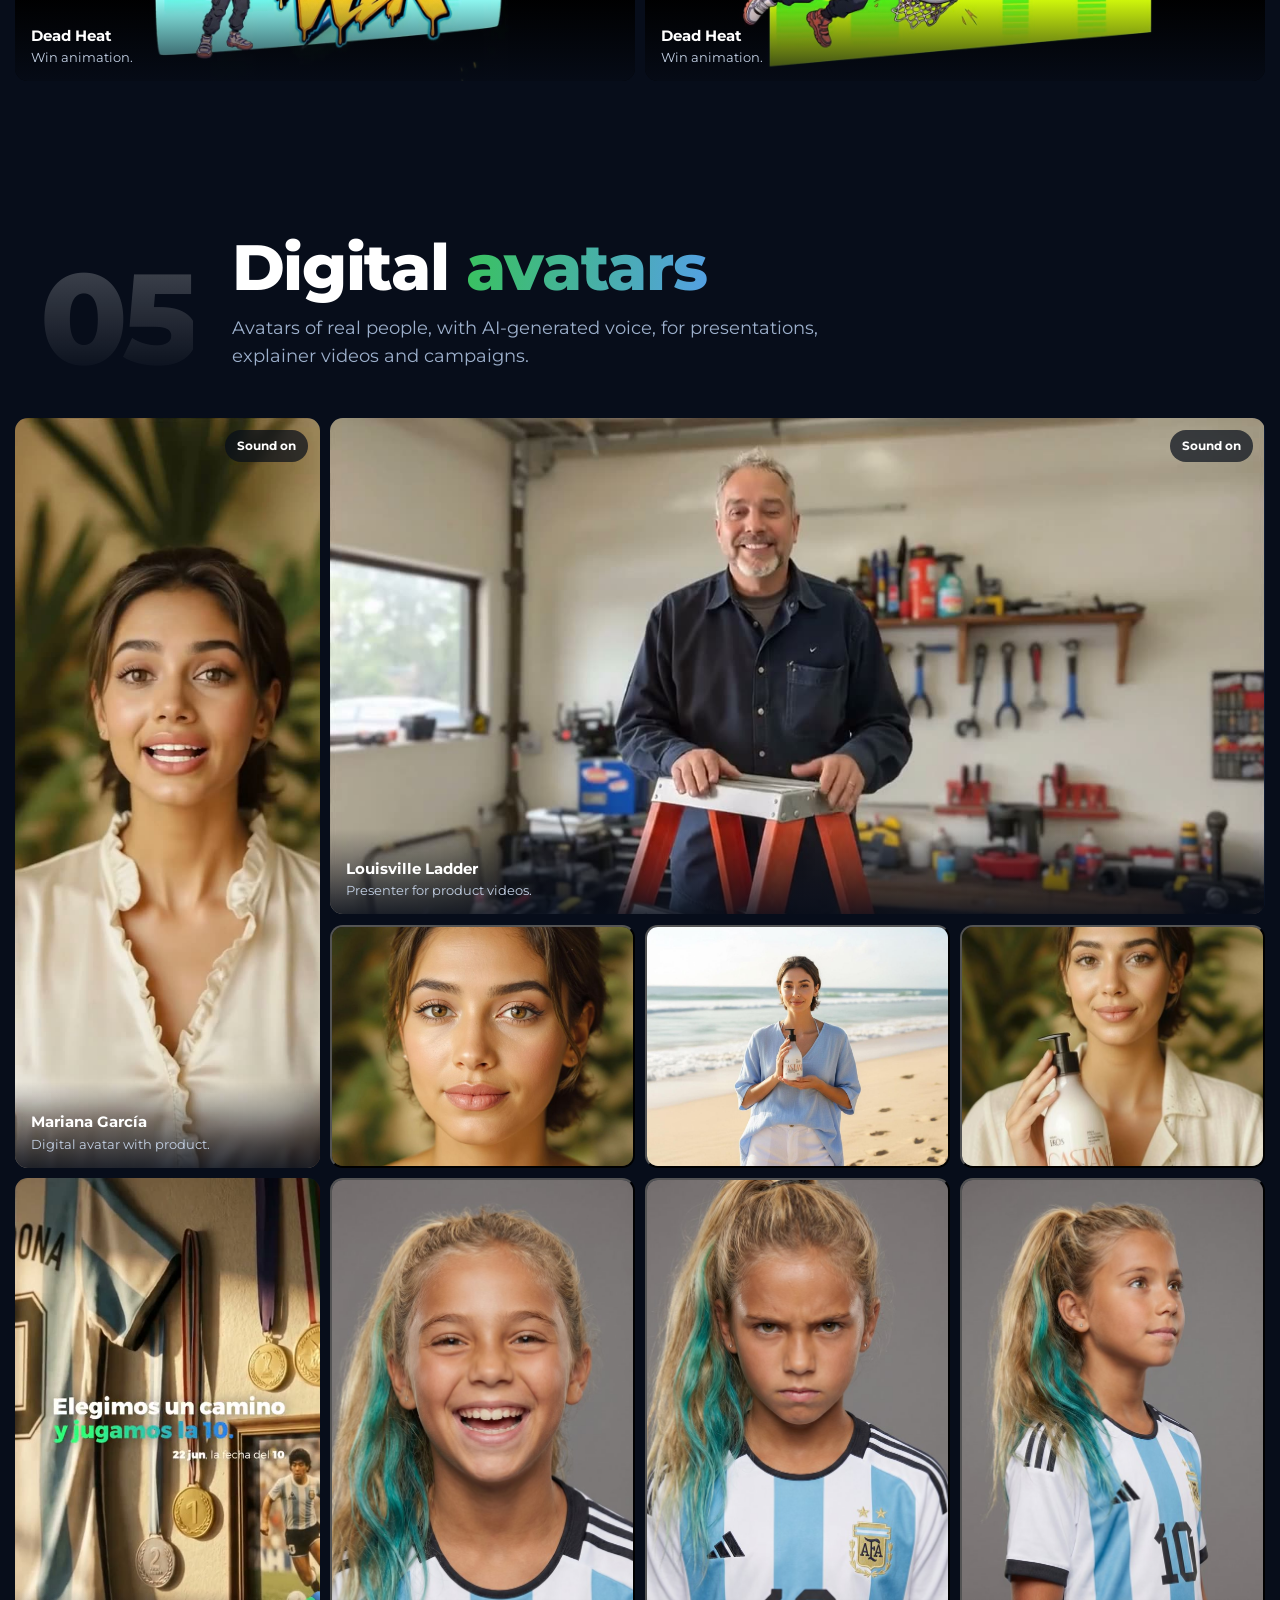
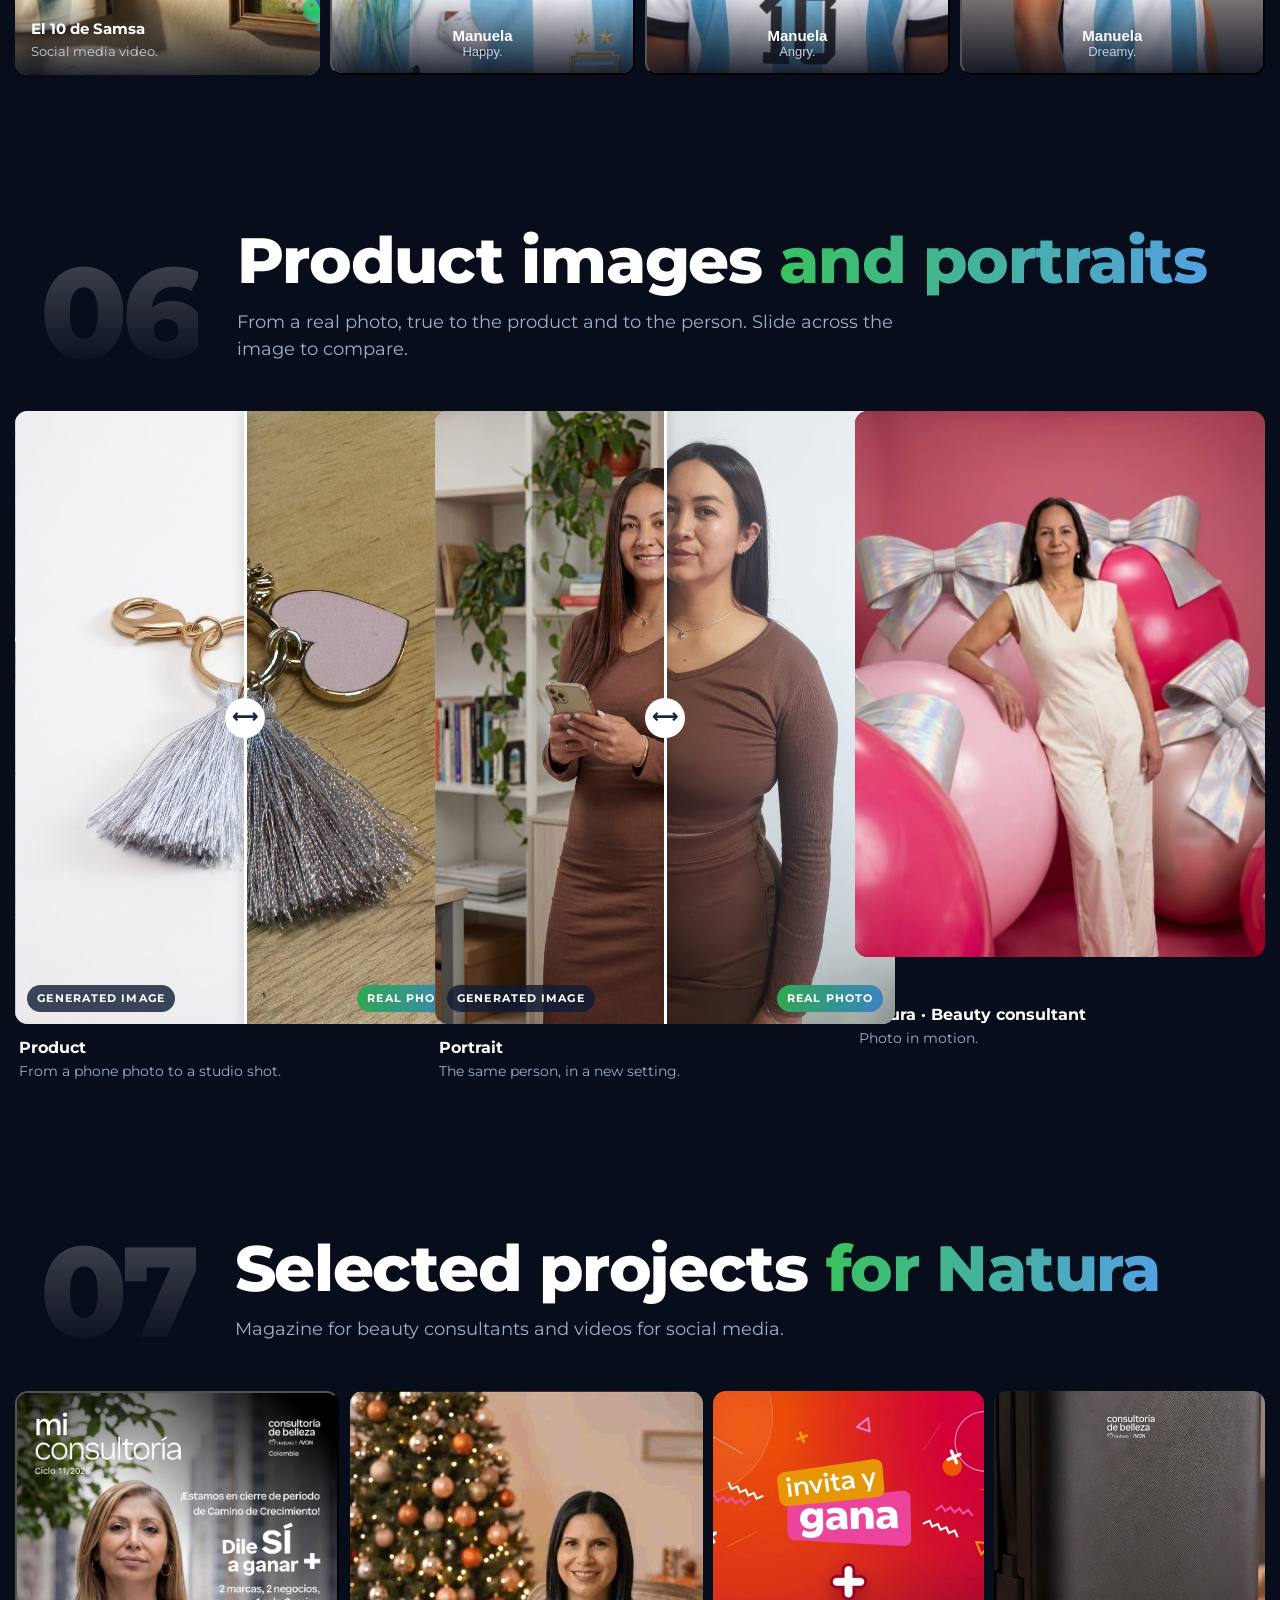
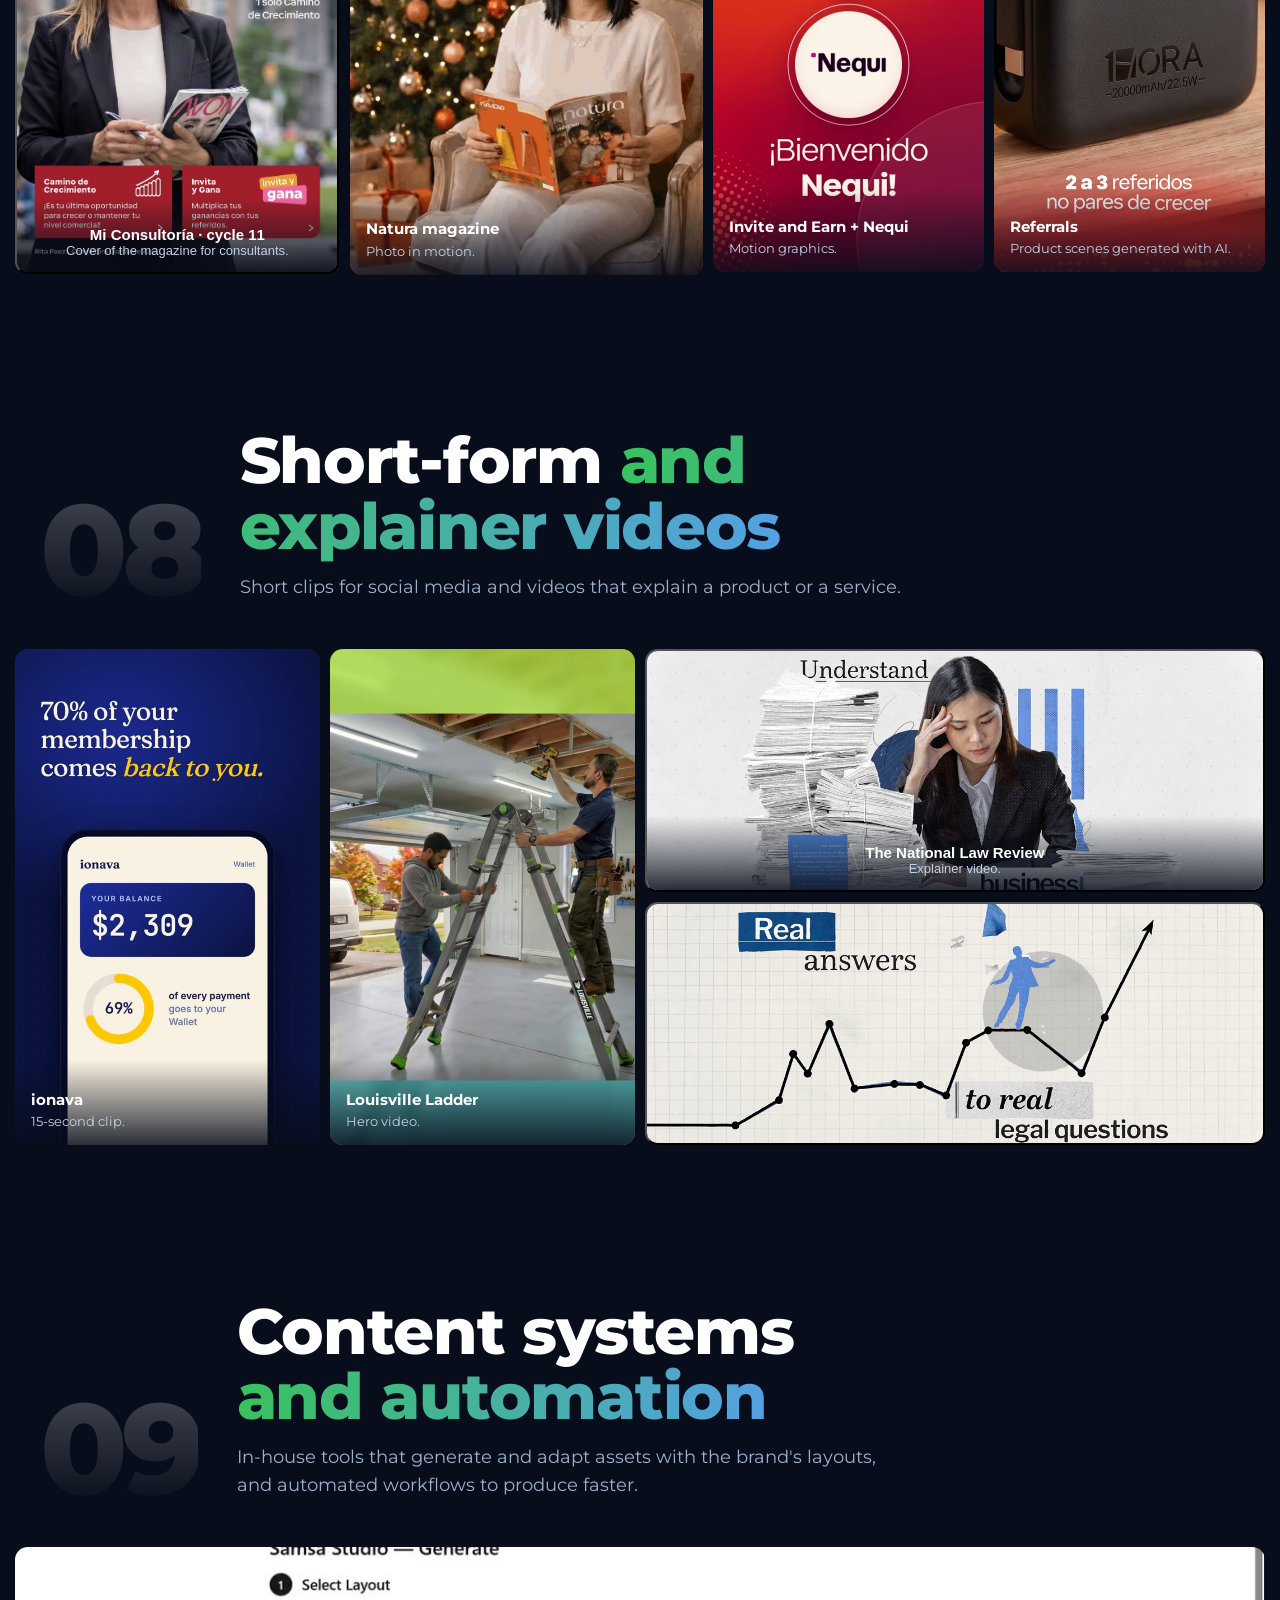
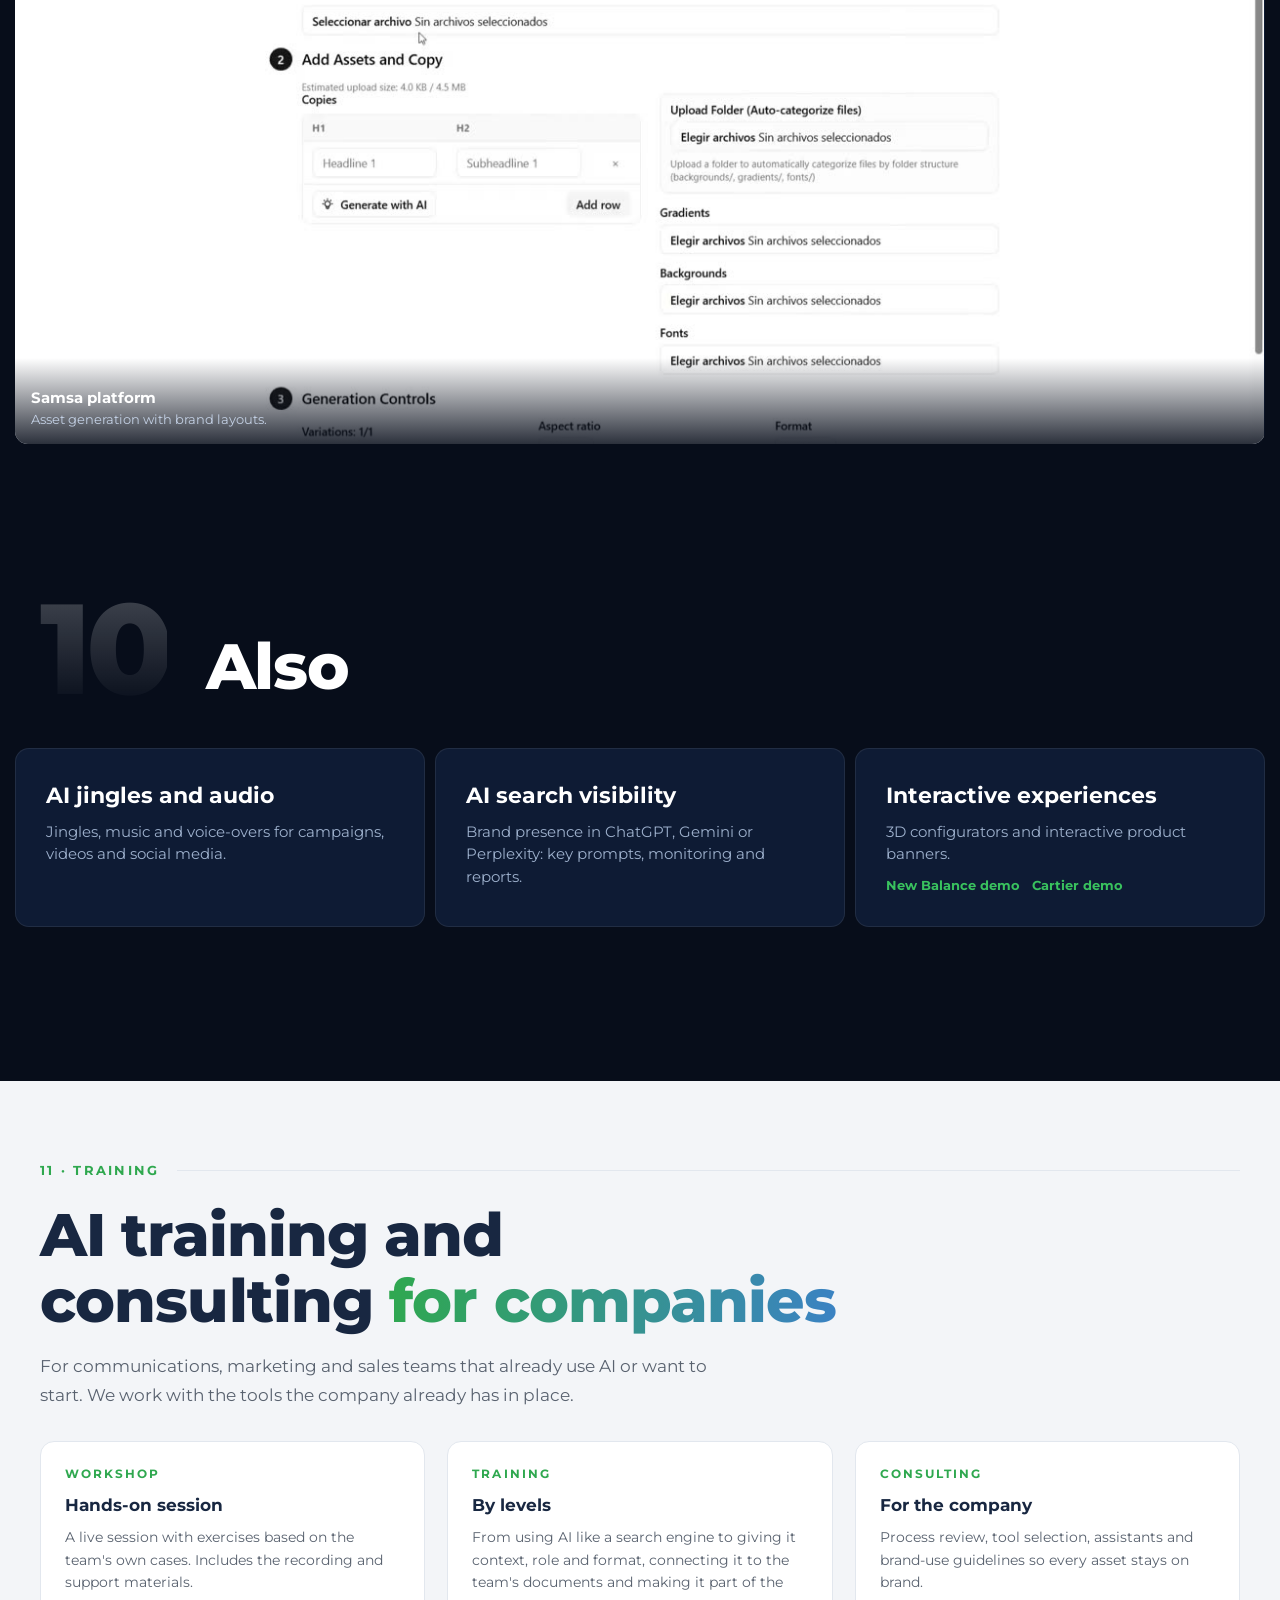
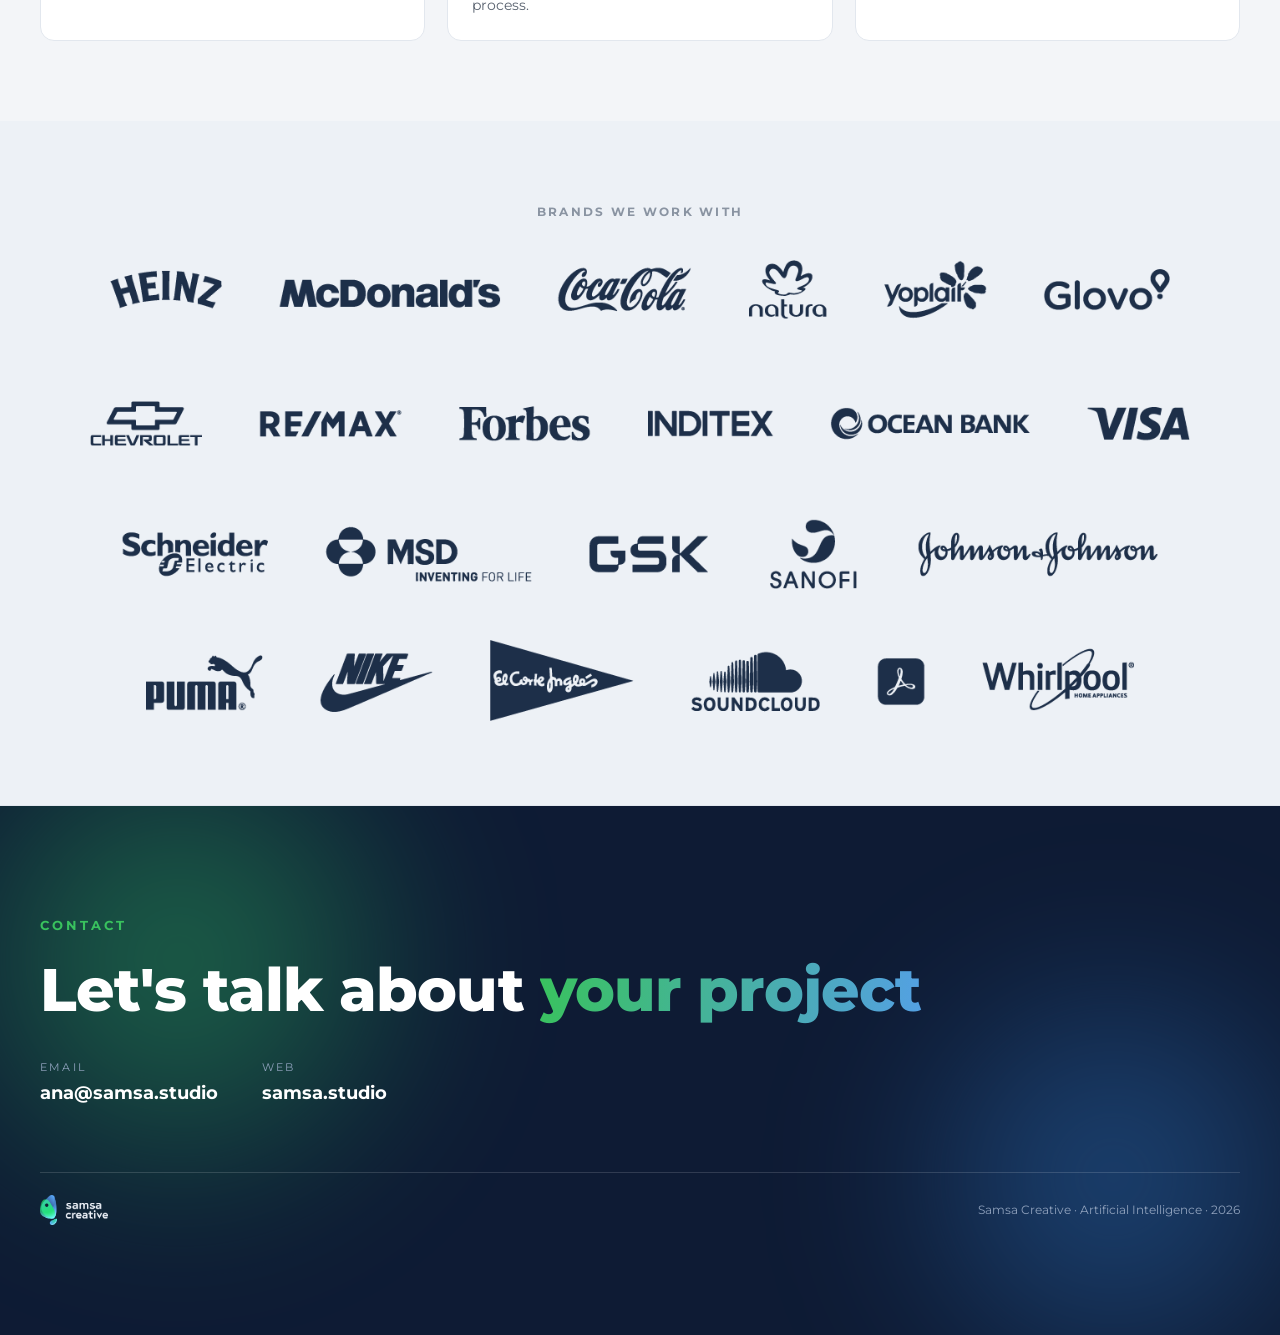
==== commit f2909a80: "Manuela dentro de avatares, gaming sin la última fila, ilustración completa y concepto de marca Co-A" ====
--- a/en/index.html
+++ b/en/index.html
@@ -795,13 +795,13 @@
     <button class="tile zoom" data-src="../img/ppt-pers-2.jpg"><img src="../img/ppt-pers-2.jpg" alt="A small blue character on clouds." loading="lazy"></button>
     <button class="tile zoom c2" data-src="../img/ppt-pers-3.jpg"><img src="../img/ppt-pers-3.jpg" alt="Two kids in a small plane flying through a storm." loading="lazy"></button>
     <button class="tile zoom" data-src="../img/ppt-pers-1.jpg"><img src="../img/ppt-pers-1.jpg" alt="Two characters in front of a car at night." loading="lazy"></button>
-    <button class="tile zoom c4" data-src="../img/ppt-design-1.jpg"><img src="../img/ppt-design-1.jpg" alt="Illustrated characters: a soldier, football players and a man with an umbrella." loading="lazy"><figcaption><b>Illustration</b>Characters in different styles.</figcaption></button>
     <button class="tile zoom r2" data-src="../img/ppt-mono-1.jpg"><img src="../img/ppt-mono-1.jpg" alt="A monkey in a cap and red jacket standing in the street, generated with AI." loading="lazy"><figcaption><b>Realistic character</b>Integrated into visual effects scenes.</figcaption></button>
     <button class="tile zoom r2" data-src="../img/ppt-mono-2.jpg"><img src="../img/ppt-mono-2.jpg" alt="Close-up of the monkey with pink glasses." loading="lazy"></button>
     <button class="tile zoom r2" data-src="../img/ppt-live-1.jpg"><img src="../img/ppt-live-1.jpg" alt="A basketball player dunking through green smoke." loading="lazy"><figcaption><b>Realistic characters</b>For sports and music campaigns.</figcaption></button>
     <button class="tile zoom r2" data-src="../img/ppt-live-2.jpg"><img src="../img/ppt-live-2.jpg" alt="A young man in a green hoodie and headphones under concert lights." loading="lazy"></button>
   </div></div>
-  <div class="wide sub"><span class="tk">Amores Inesperados</span><h3>A fruit telenovela</h3><p>Fruit characters with soap-opera direction: extreme close-ups and large-scale wide shots. Each character has its own set of expressions.</p></div>
+  <div class="full-w" style="margin-top:clamp(6px,.8vw,12px)"><button class="tile zoom" style="display:block;width:100%;aspect-ratio:1100/617" data-src="../img/ppt-design-1.jpg"><img src="../img/ppt-design-1.jpg" alt="Illustrated characters: a soldier, football players and a man with an umbrella." loading="lazy"><figcaption><b>Illustration</b>Characters in different styles.</figcaption></button></div>
+  <div class="wide sub"><span class="tk">Brand concept · Amores Inesperados</span><h3>Characters for a brand</h3><p>We create a brand's world and characters: key visual, personality and a set of animated expressions for each one, ready to produce assets, videos and content.</p></div>
   <div class="full-w"><div class="nrow nrow--fruti">
     <button class="tile zoom" style="aspect-ratio:611/592" data-src="../img/fruti-key.jpg"><img src="../img/fruti-key.jpg" alt="Lima and Limón, two fruit characters in blue uniforms, at a brewery." loading="lazy"><figcaption><b>Key visual</b>Lima and Limón at the brewery.</figcaption></button>
     <figure class="tile" style="aspect-ratio:828/1108"><video data-src="../img/v/fruti-lima.mp4" poster="../img/v/fruti-lima.jpg" muted loop playsinline preload="none"></video><figcaption><b>Lima</b>Expressions.</figcaption></figure>
@@ -822,9 +822,6 @@
     <figure class="tile c2 blk"><video data-src="../img/g/card-ash.mp4" poster="../img/g/card-ash.jpg" muted loop playsinline preload="none"></video><figcaption><b>Dead Heat</b>Character card: Ash.</figcaption></figure>
     <figure class="tile c2 blk"><video data-src="../img/g/megawin.mp4" poster="../img/g/megawin.jpg" muted loop playsinline preload="none"></video><figcaption><b>Dead Heat</b>Win animation.</figcaption></figure>
     <figure class="tile c2 blk"><video data-src="../img/g/epicwin.mp4" poster="../img/g/epicwin.jpg" muted loop playsinline preload="none"></video><figcaption><b>Dead Heat</b>Win animation.</figcaption></figure>
-    <figure class="tile  blk"><video data-src="../img/g/scatter-otto.mp4" poster="../img/g/scatter-otto.jpg" muted loop playsinline preload="none"></video><figcaption><b>Dead Heat</b>Animated scatter.</figcaption></figure>
-    <figure class="tile  blk"><video data-src="../img/g/icono-power.mp4" poster="../img/g/icono-power.jpg" muted loop playsinline preload="none"></video><figcaption><b>Sudden Death</b>Animated icon.</figcaption></figure>
-    <figure class="tile c2 blk"><video data-src="../img/g/otto-victory.mp4" poster="../img/g/otto-victory.jpg" muted loop playsinline preload="none"></video><figcaption><b>Dead Heat</b>Otto: win.</figcaption></figure>
   </div></div>
 </section>
 
@@ -836,14 +833,10 @@
     <button class="tile zoom" data-src="../img/ppt-avatar-1.jpg"><img src="../img/ppt-avatar-1.jpg" alt="Digital avatar of Mariana García, close-up." loading="lazy"></button>
     <button class="tile zoom" data-src="../img/ppt-avatar-2.jpg"><img src="../img/ppt-avatar-2.jpg" alt="Avatar of Mariana García on the beach with a product." loading="lazy"></button>
     <button class="tile zoom" data-src="../img/ppt-avatar-3.jpg"><img src="../img/ppt-avatar-3.jpg" alt="Avatar of Mariana García holding a product." loading="lazy"></button>
-  </div></div>
-  <div class="wide sub"><span class="tk">El 10 de Samsa</span><h3>Manuela</h3><p>A character for a Samsa social media piece, with her set of expressions.</p></div>
-  <div class="full-w"><div class="nrow nrow--5">
-    <figure class="tile" style="aspect-ratio:4/5"><video data-src="../img/g/el10-video.mp4" poster="../img/g/el10-video.jpg" muted loop playsinline preload="none"></video><figcaption><b>El 10 de Samsa</b>Social media video.</figcaption></figure>
-    <button class="tile zoom" style="aspect-ratio:800/993" data-src="../img/g/manuela-01_alegre.jpg"><img src="../img/g/manuela-01_alegre.jpg" alt="Manuela, happy." loading="lazy"><figcaption><b>Manuela</b>Happy.</figcaption></button>
-    <button class="tile zoom" style="aspect-ratio:800/993" data-src="../img/g/manuela-02_enojada.jpg"><img src="../img/g/manuela-02_enojada.jpg" alt="Manuela, angry." loading="lazy"><figcaption><b>Manuela</b>Angry.</figcaption></button>
-    <button class="tile zoom" style="aspect-ratio:800/993" data-src="../img/g/manuela-03_triste.jpg"><img src="../img/g/manuela-03_triste.jpg" alt="Manuela, sad." loading="lazy"><figcaption><b>Manuela</b>Sad.</figcaption></button>
-    <button class="tile zoom" style="aspect-ratio:800/993" data-src="../img/g/manuela-04_angulo_sonadora.jpg"><img src="../img/g/manuela-04_angulo_sonadora.jpg" alt="Manuela, dreamy." loading="lazy"><figcaption><b>Manuela</b>Dreamy.</figcaption></button>
+    <figure class="tile r2"><video data-src="../img/g/el10-video.mp4" poster="../img/g/el10-video.jpg" muted loop playsinline preload="none"></video><figcaption><b>El 10 de Samsa</b>Social media video.</figcaption></figure>
+    <button class="tile zoom r2" data-src="../img/g/manuela-01_alegre.jpg"><img src="../img/g/manuela-01_alegre.jpg" alt="Manuela: happy." loading="lazy"><figcaption><b>Manuela</b>Happy.</figcaption></button>
+    <button class="tile zoom r2" data-src="../img/g/manuela-02_enojada.jpg"><img src="../img/g/manuela-02_enojada.jpg" alt="Manuela: angry." loading="lazy"><figcaption><b>Manuela</b>Angry.</figcaption></button>
+    <button class="tile zoom r2" data-src="../img/g/manuela-04_angulo_sonadora.jpg"><img src="../img/g/manuela-04_angulo_sonadora.jpg" alt="Manuela: dreamy." loading="lazy"><figcaption><b>Manuela</b>Dreamy.</figcaption></button>
   </div></div>
 </section>
 
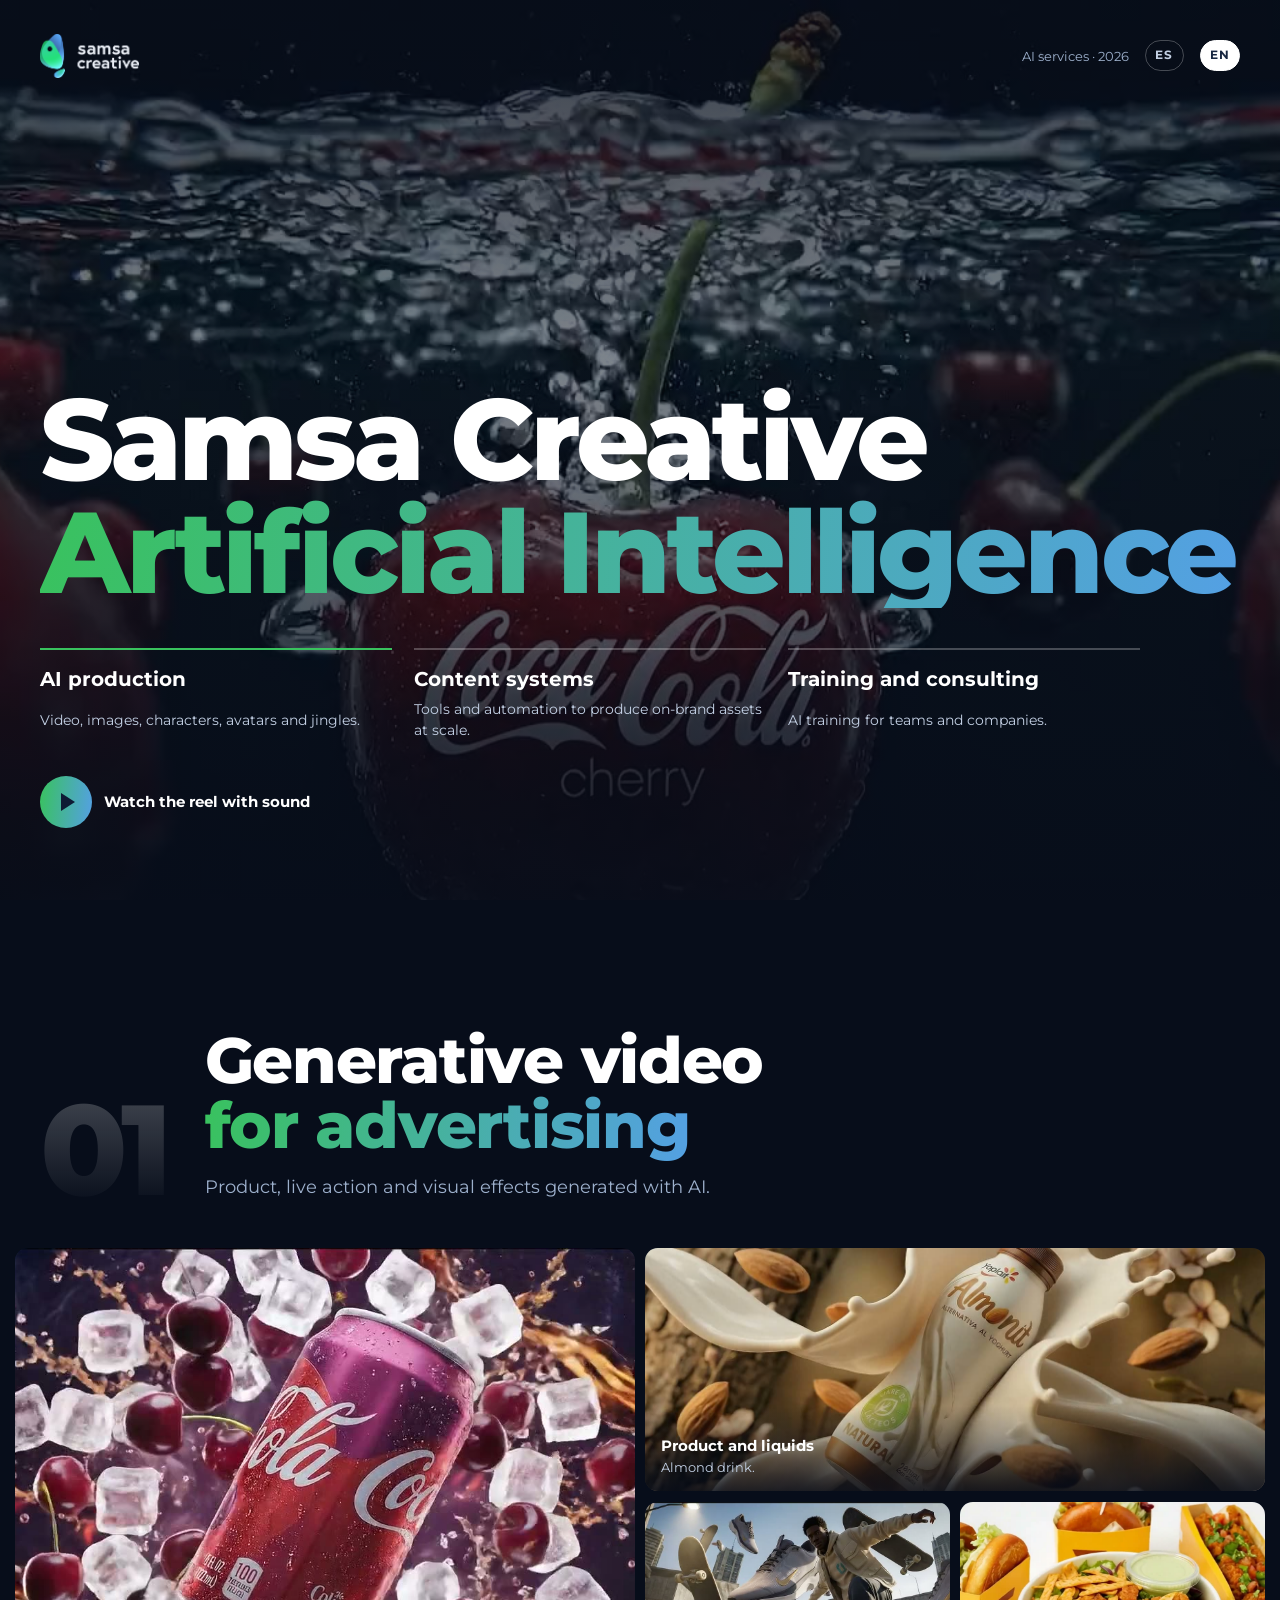
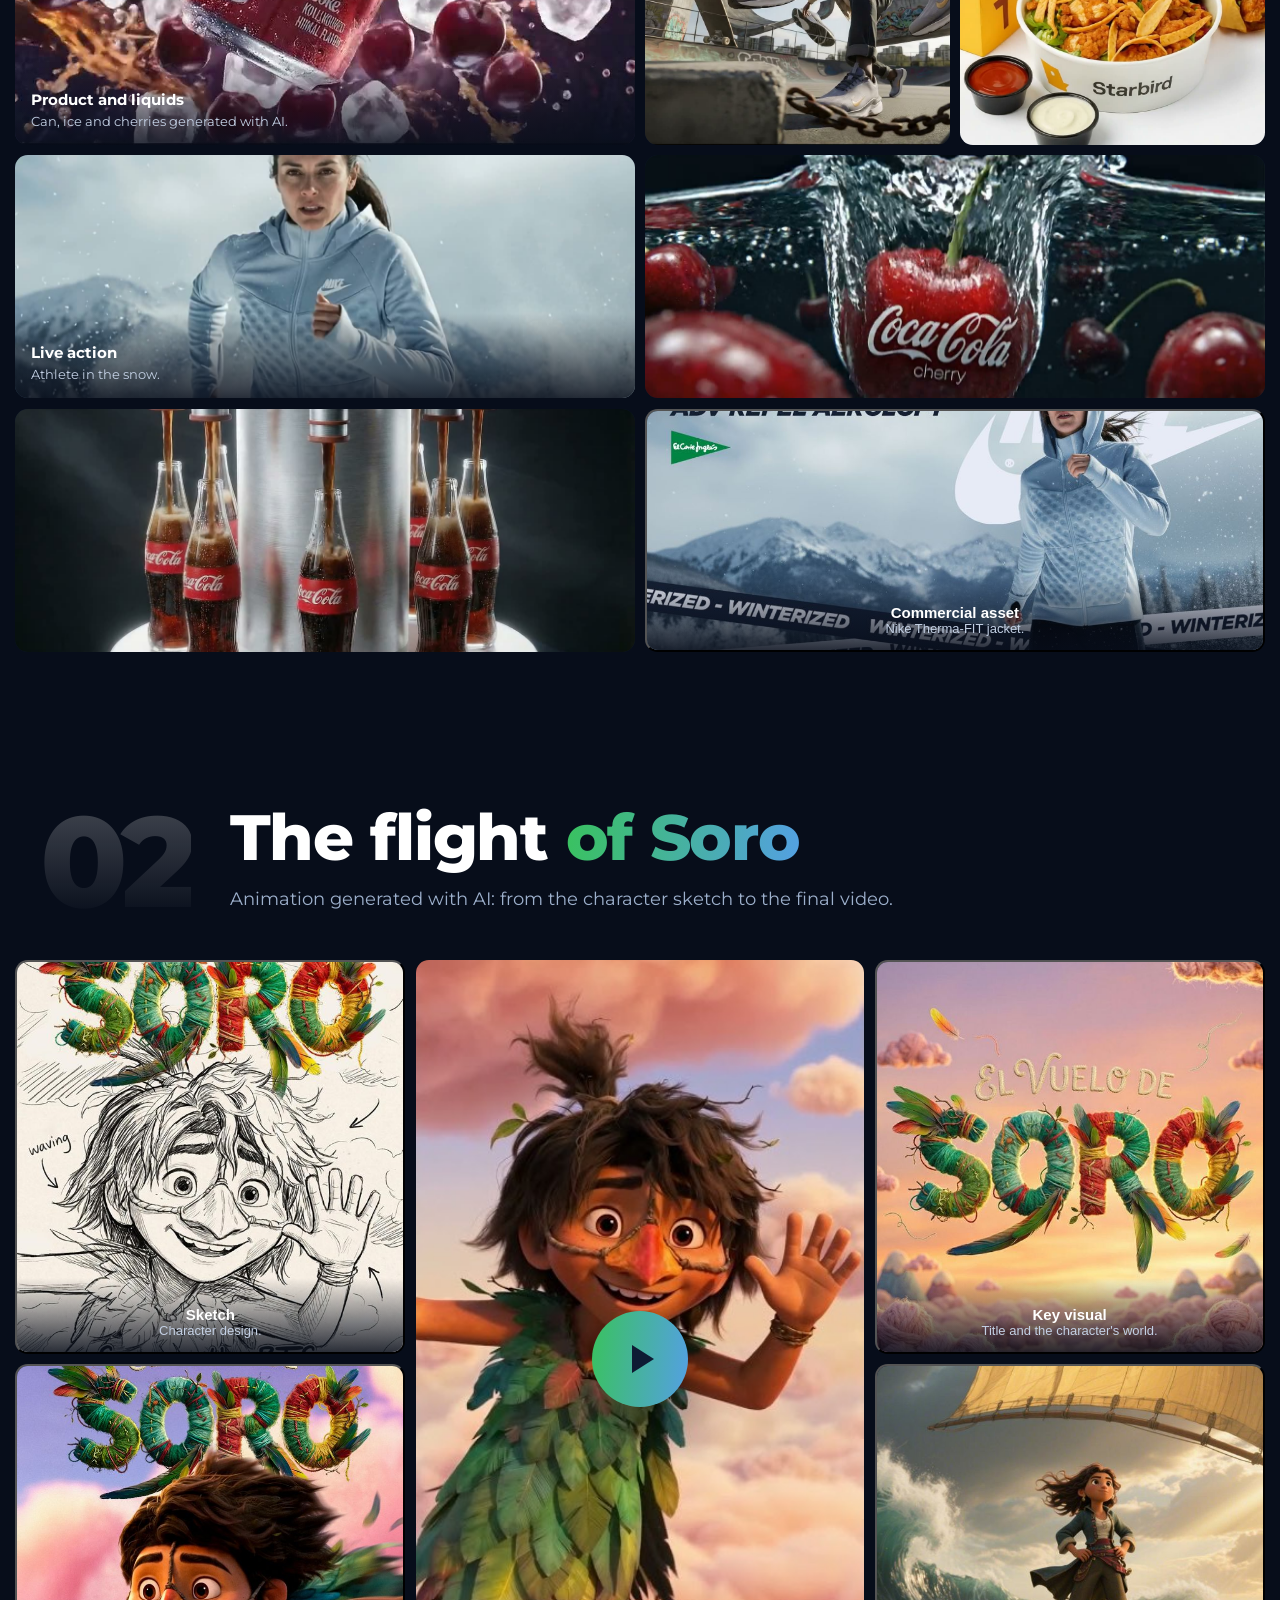
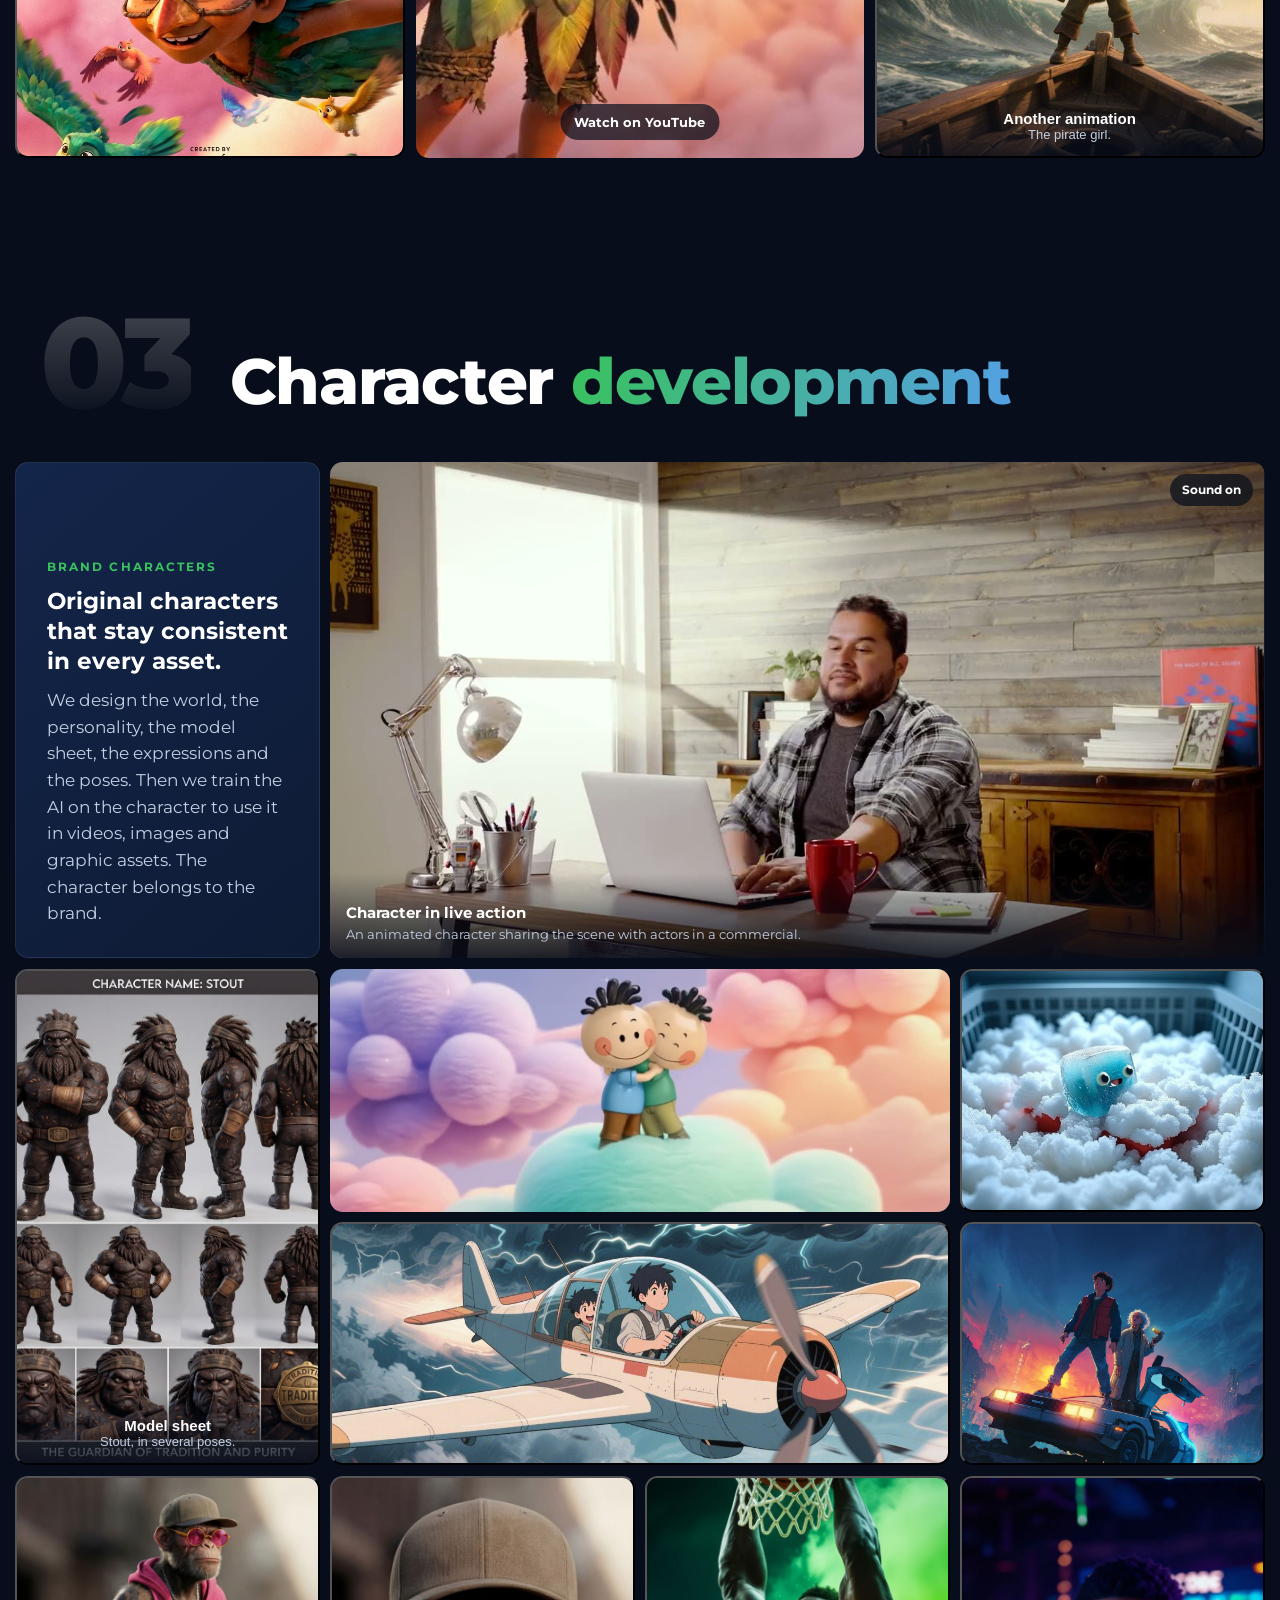
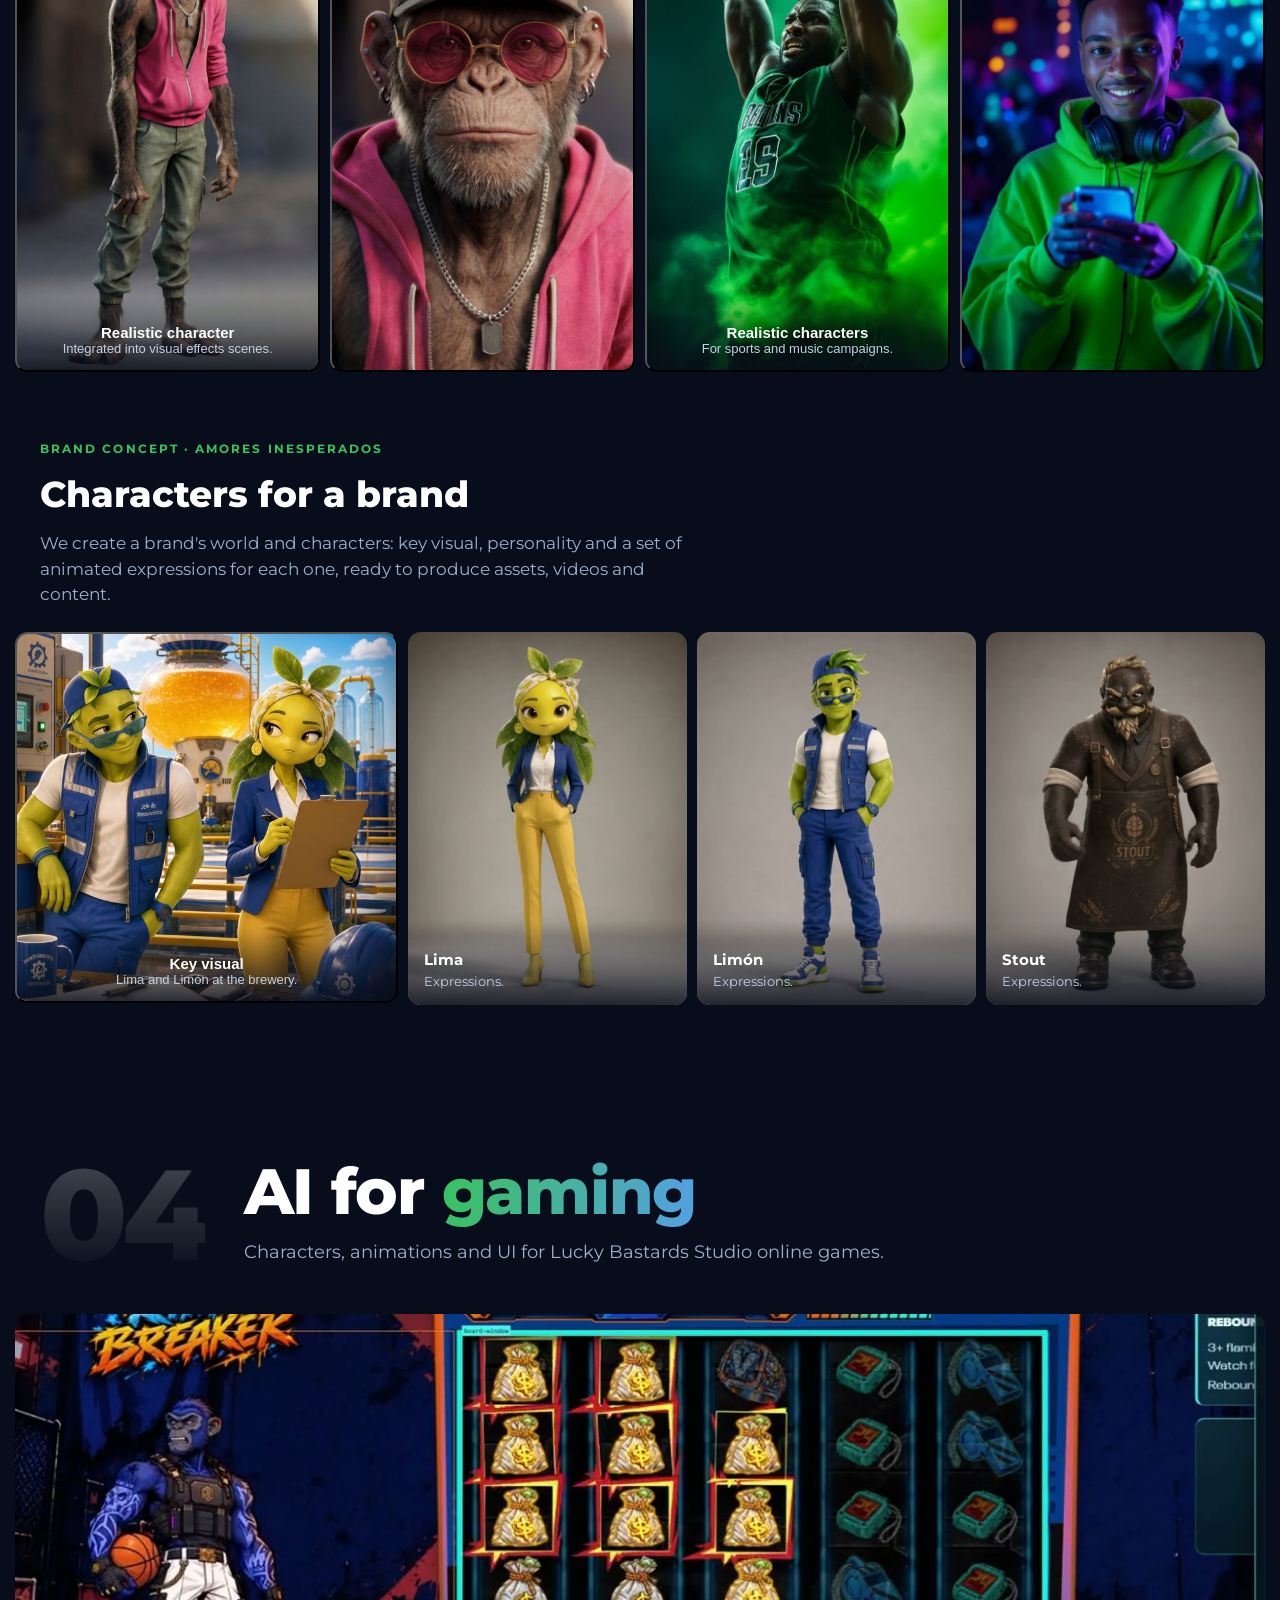
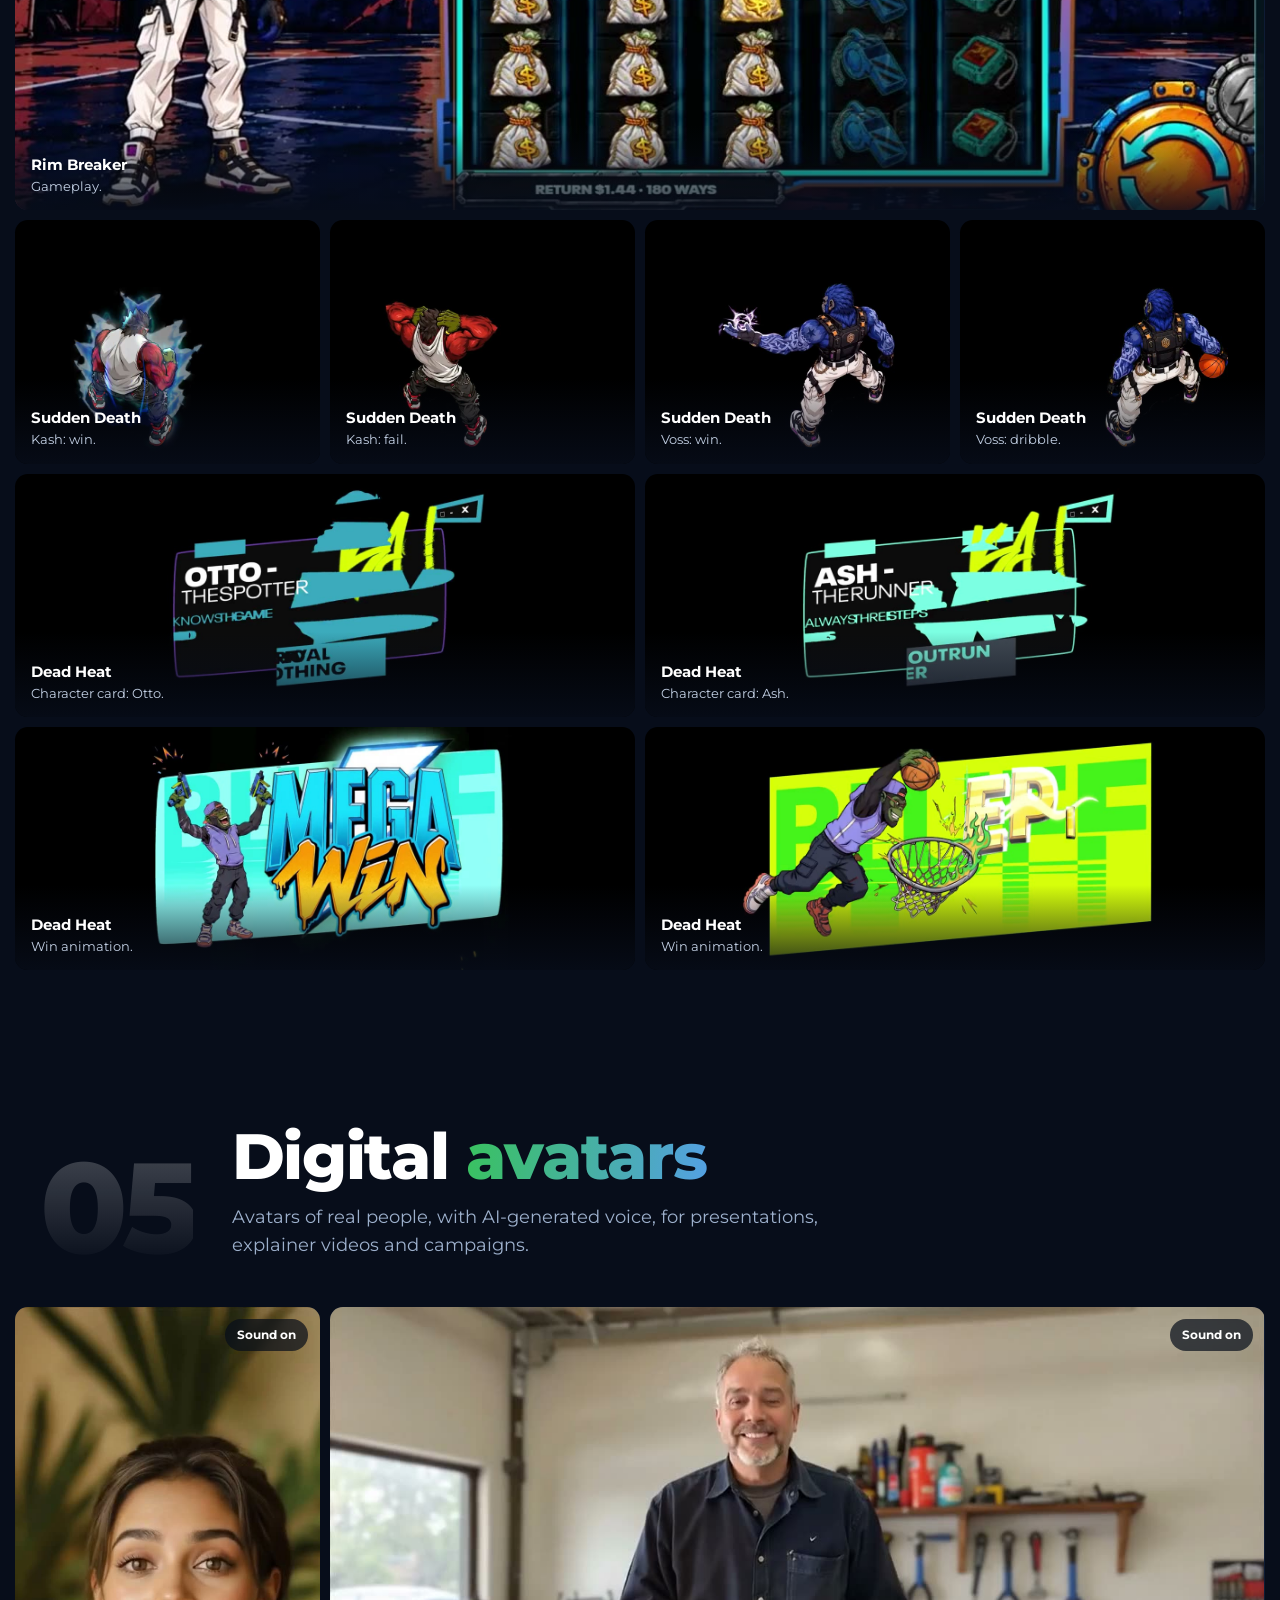
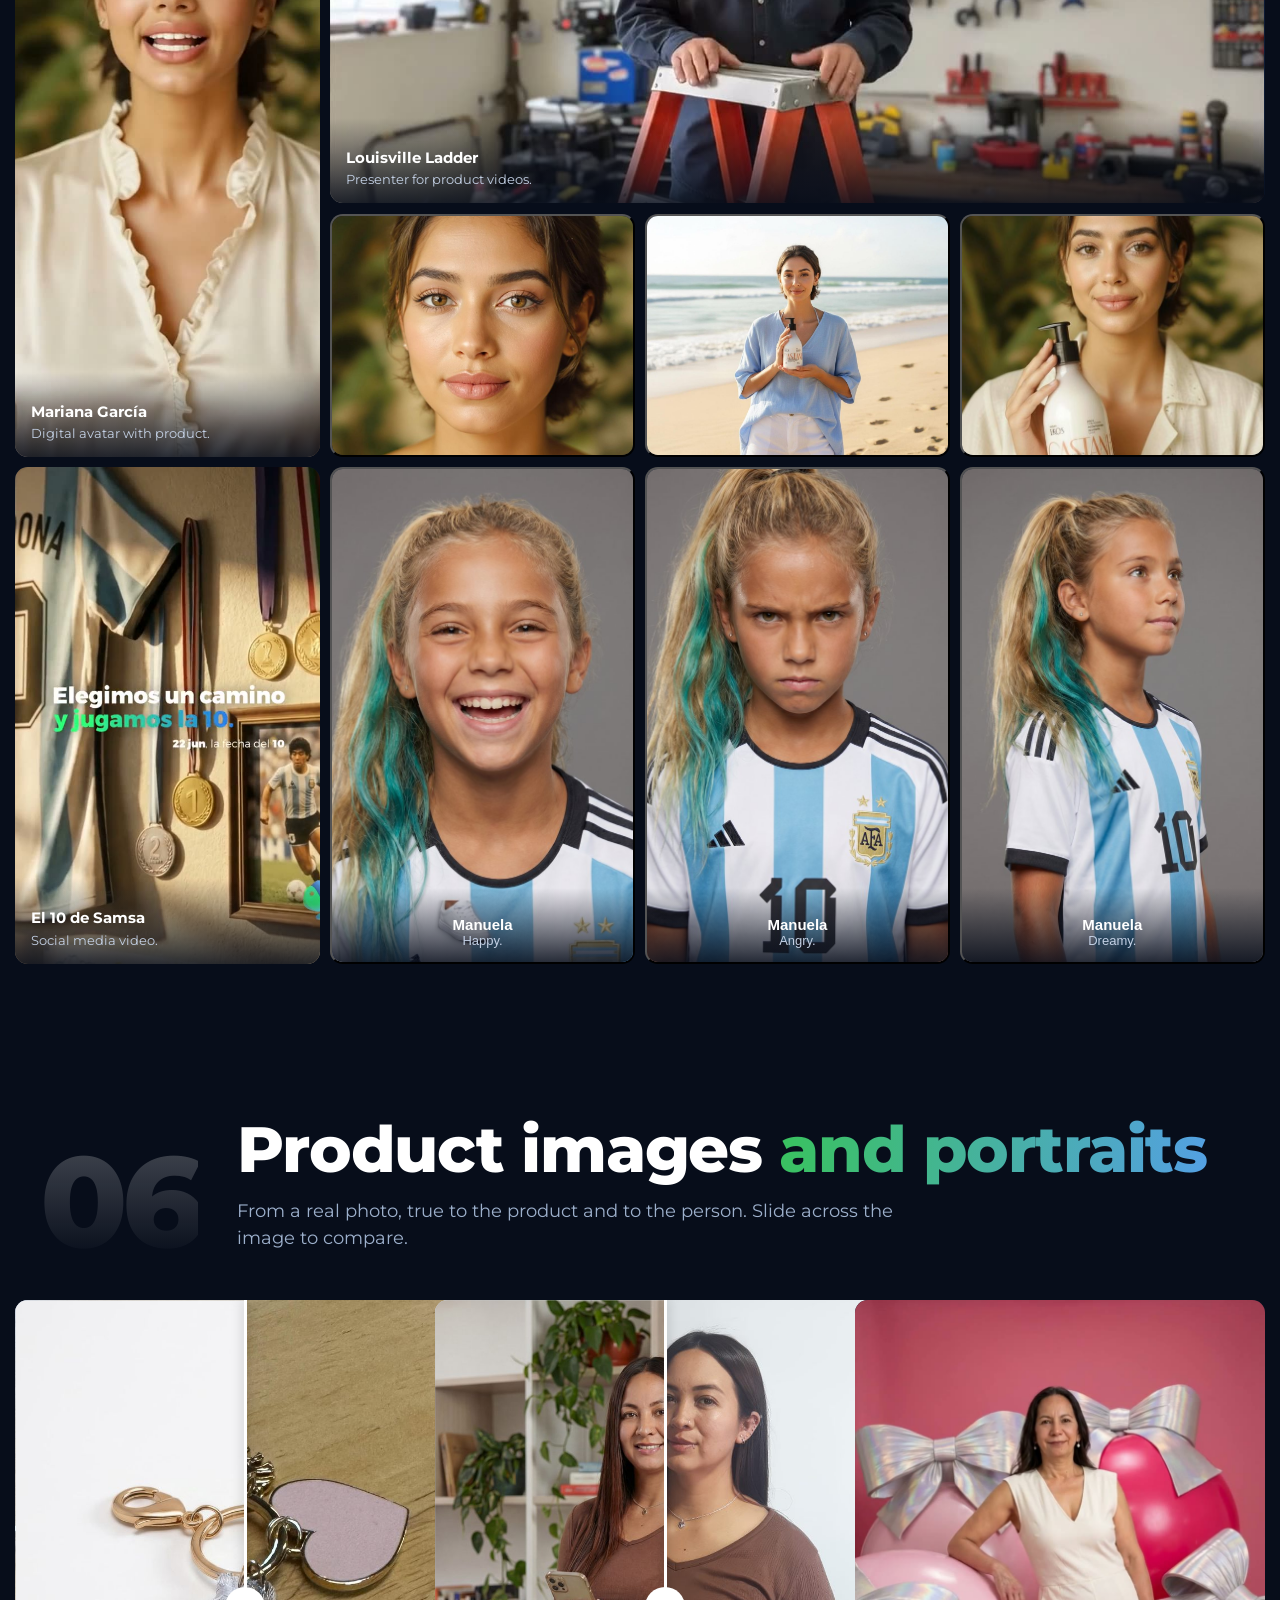
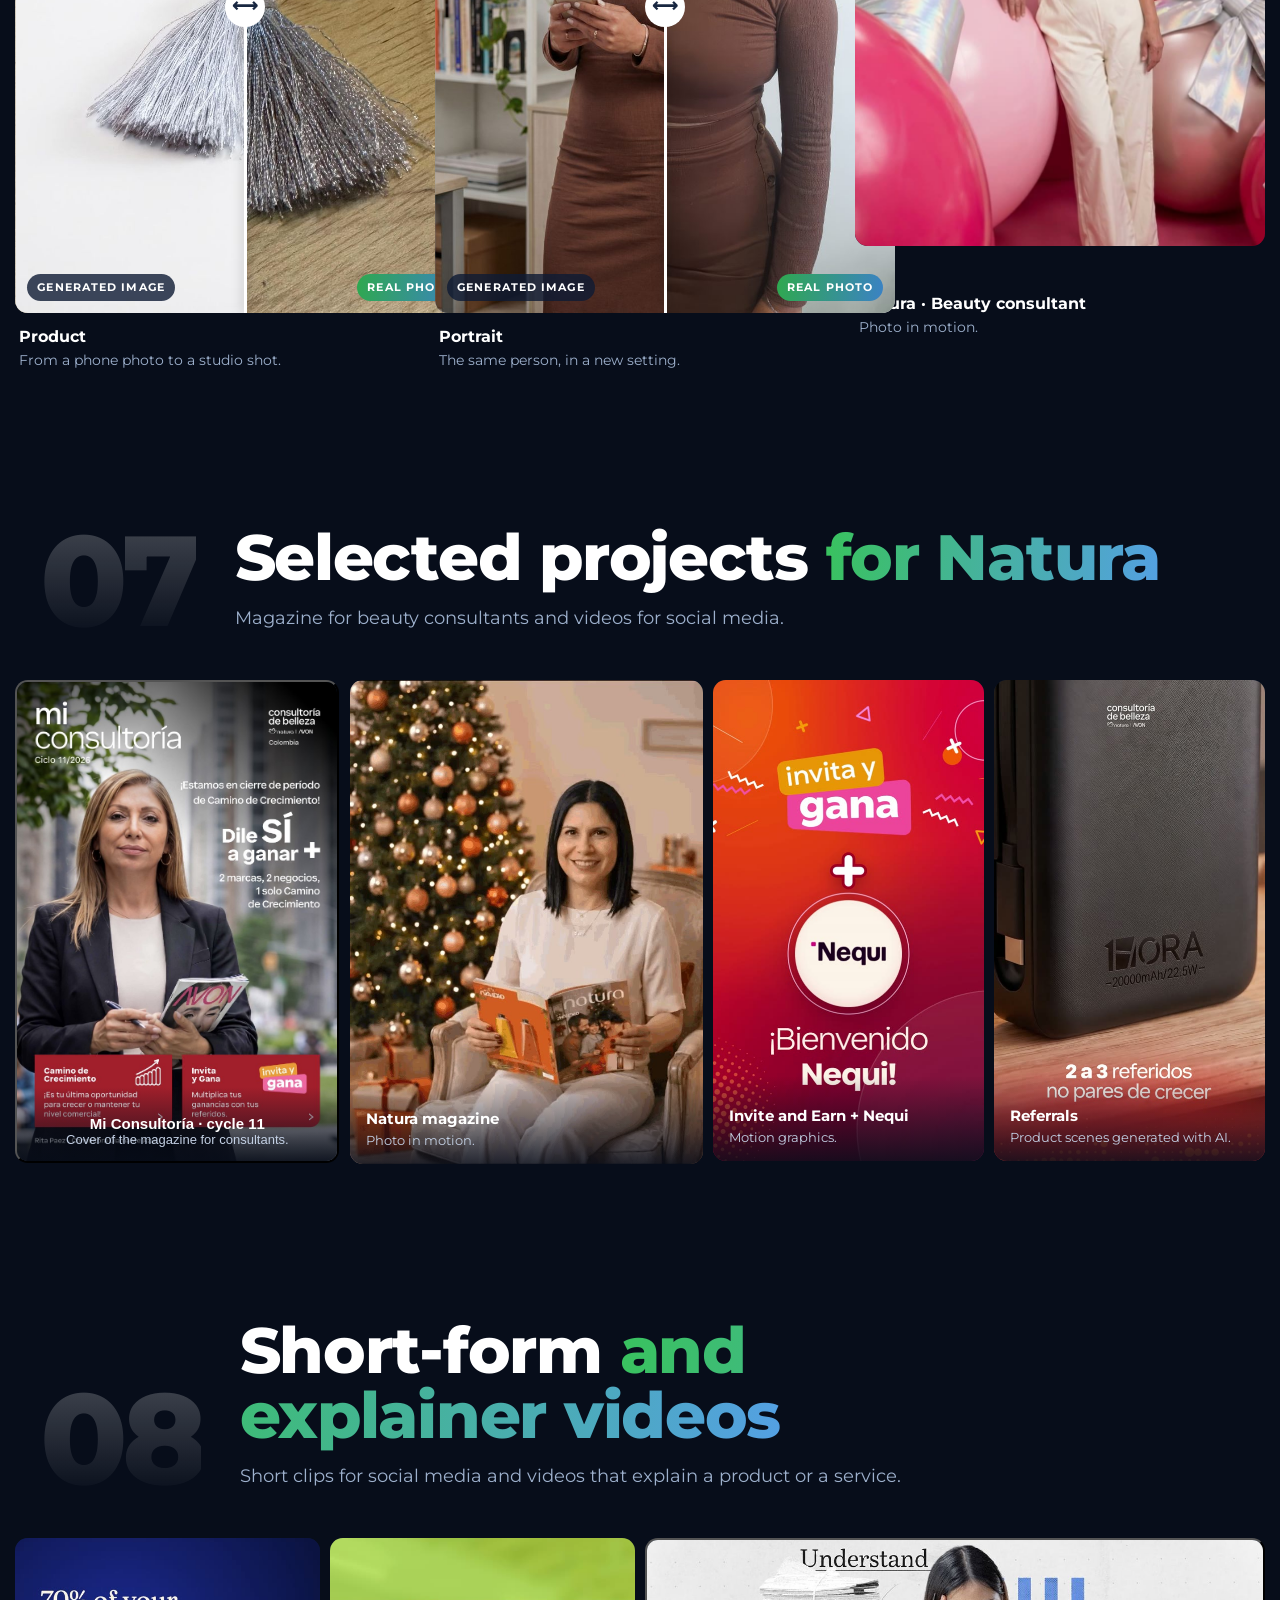
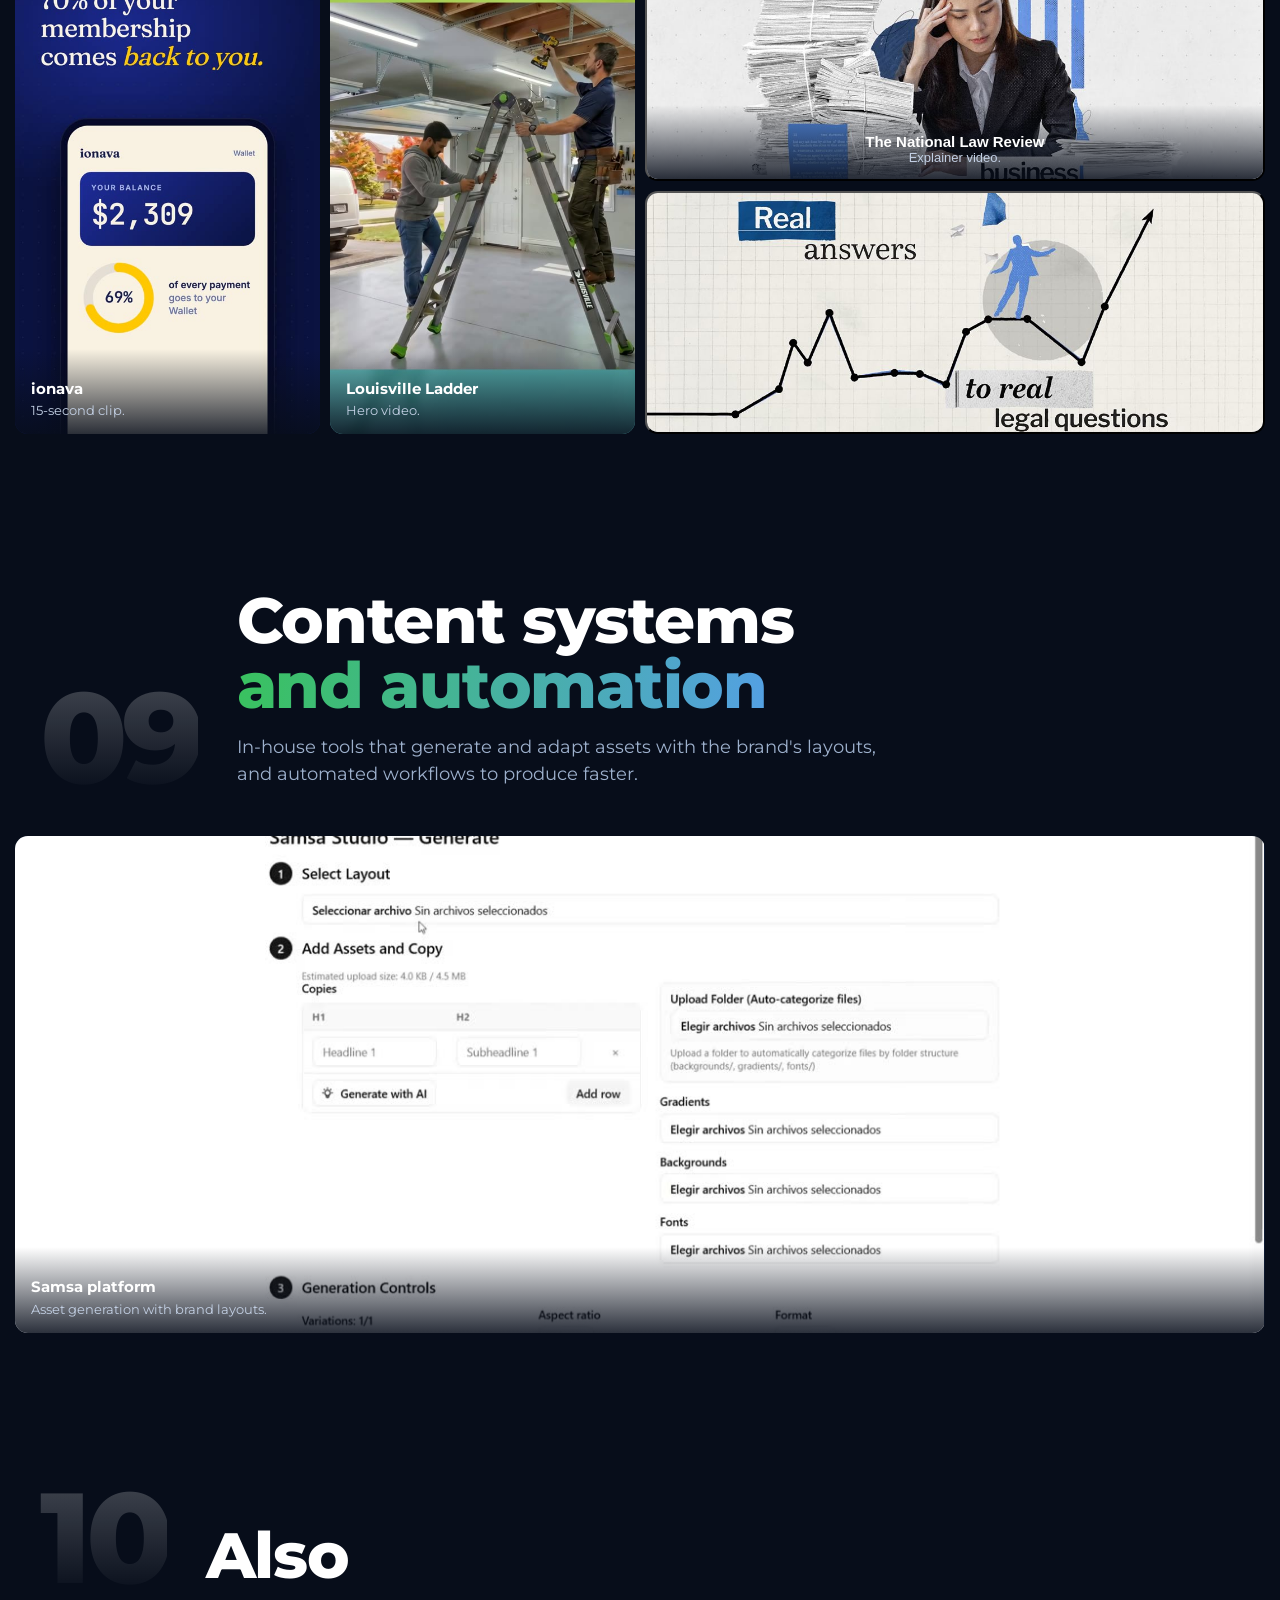
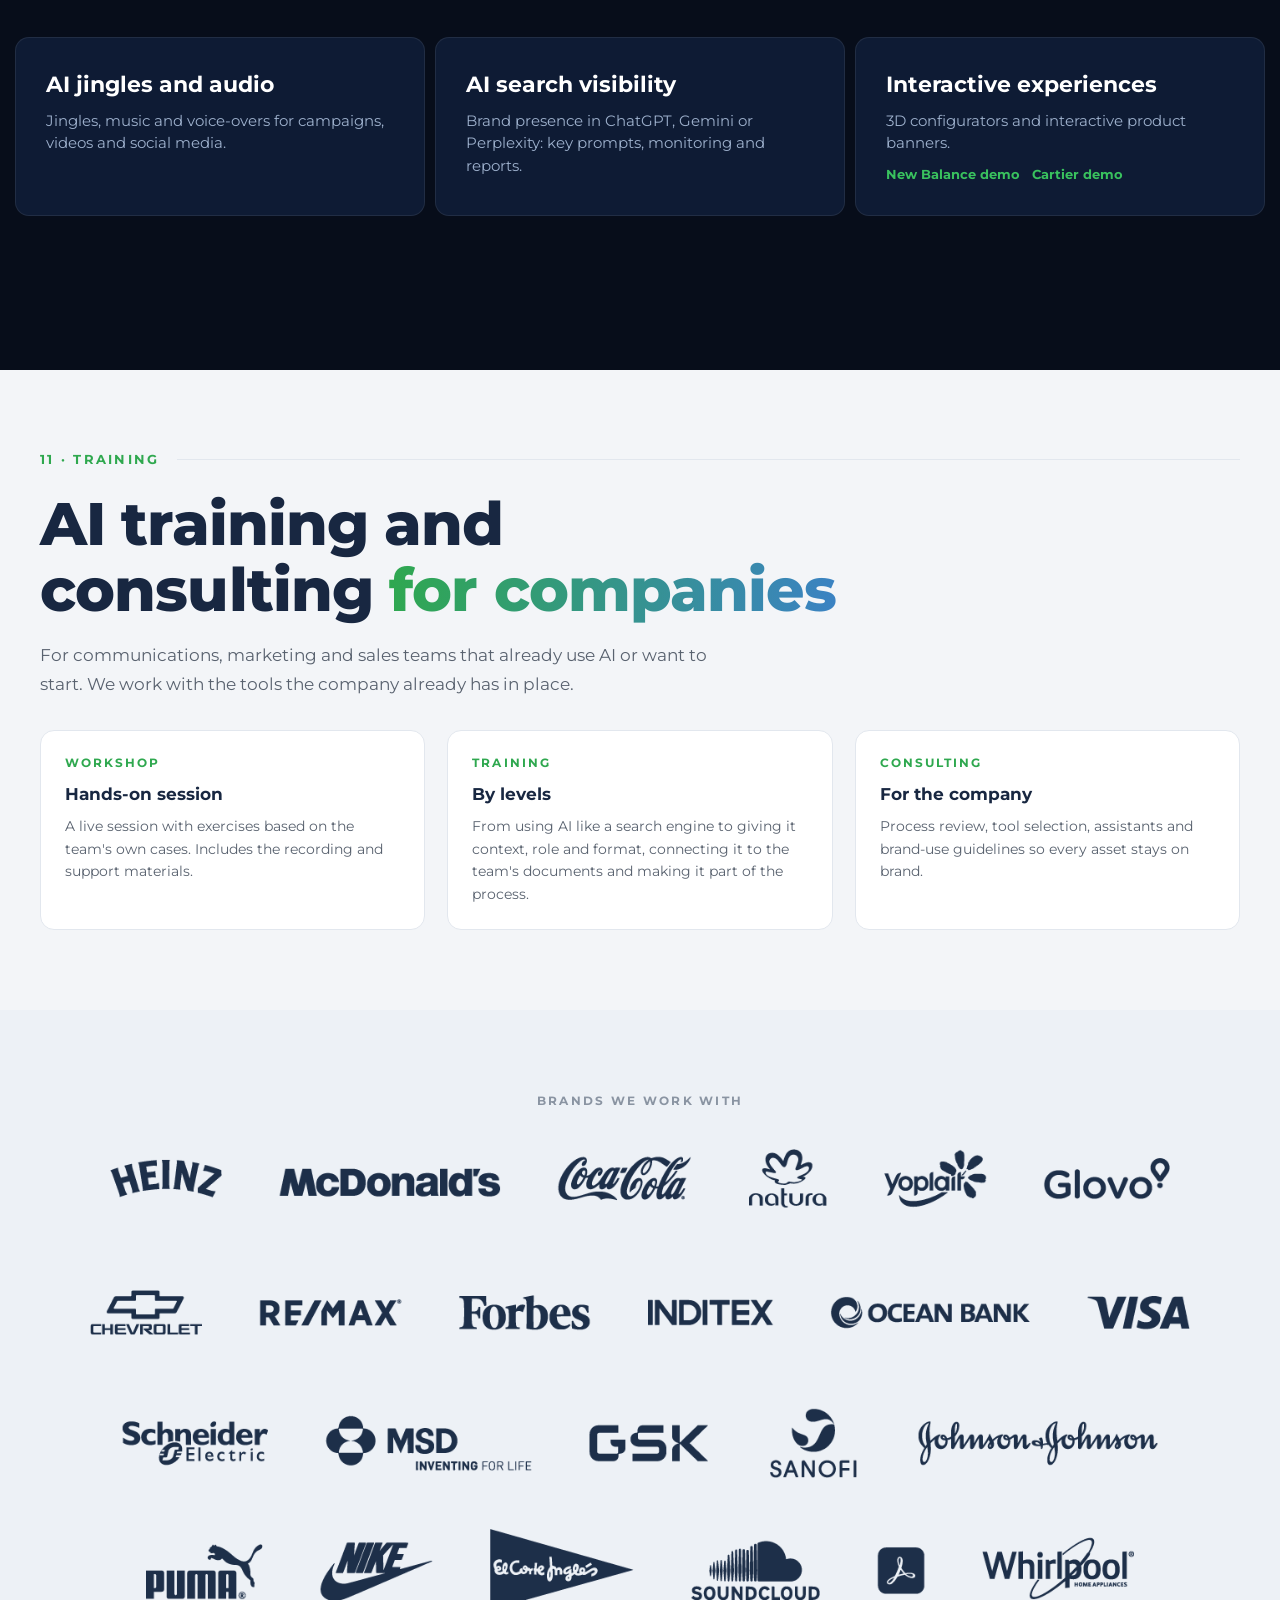
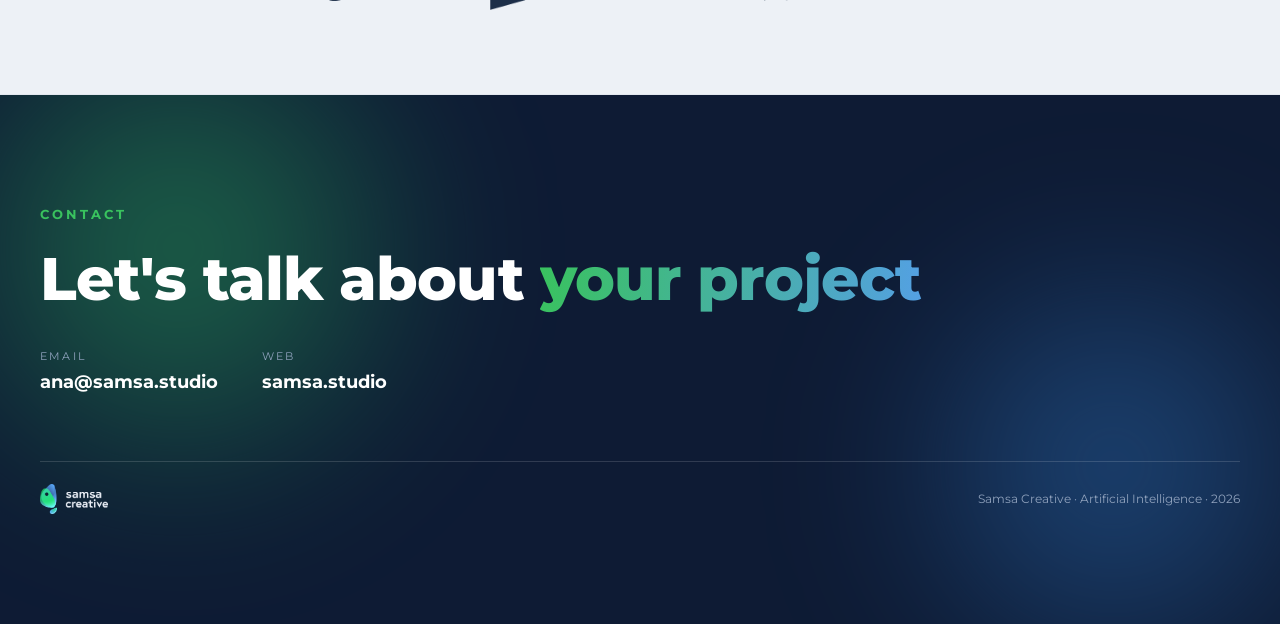
==== commit 5698972c: "Fuera la ilustración de personajes Co-Authored-By: Claude Opus 5.5 <noreply@anthropic.com>" ====
--- a/en/index.html
+++ b/en/index.html
@@ -800,7 +800,6 @@
     <button class="tile zoom r2" data-src="../img/ppt-live-1.jpg"><img src="../img/ppt-live-1.jpg" alt="A basketball player dunking through green smoke." loading="lazy"><figcaption><b>Realistic characters</b>For sports and music campaigns.</figcaption></button>
     <button class="tile zoom r2" data-src="../img/ppt-live-2.jpg"><img src="../img/ppt-live-2.jpg" alt="A young man in a green hoodie and headphones under concert lights." loading="lazy"></button>
   </div></div>
-  <div class="full-w" style="margin-top:clamp(6px,.8vw,12px)"><button class="tile zoom" style="display:block;width:100%;aspect-ratio:1100/617" data-src="../img/ppt-design-1.jpg"><img src="../img/ppt-design-1.jpg" alt="Illustrated characters: a soldier, football players and a man with an umbrella." loading="lazy"><figcaption><b>Illustration</b>Characters in different styles.</figcaption></button></div>
   <div class="wide sub"><span class="tk">Brand concept · Amores Inesperados</span><h3>Characters for a brand</h3><p>We create a brand's world and characters: key visual, personality and a set of animated expressions for each one, ready to produce assets, videos and content.</p></div>
   <div class="full-w"><div class="nrow nrow--fruti">
     <button class="tile zoom" style="aspect-ratio:611/592" data-src="../img/fruti-key.jpg"><img src="../img/fruti-key.jpg" alt="Lima and Limón, two fruit characters in blue uniforms, at a brewery." loading="lazy"><figcaption><b>Key visual</b>Lima and Limón at the brewery.</figcaption></button>
